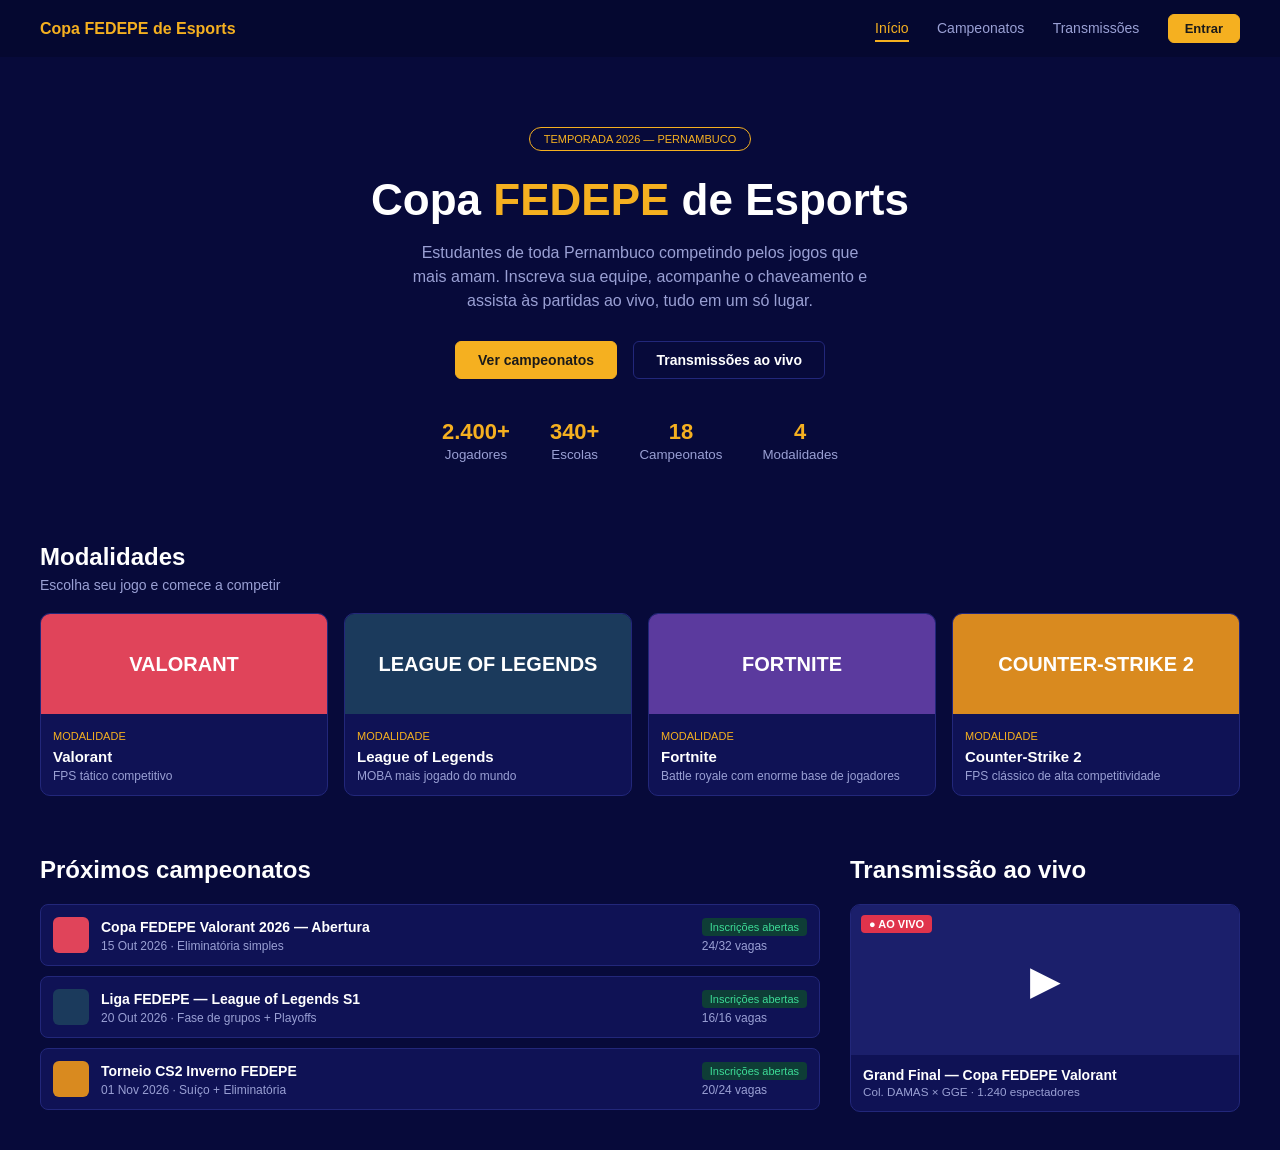
==== Fedepe-HTML/index.html @ 6cea2340 "Campionato e Home" ====
<!DOCTYPE html>
<html lang="pt-BR">
<head>
  <meta charset="UTF-8">
  <meta name="viewport" content="width=device-width, initial-scale=1">
  <title>Copa FEDEPE de Esports</title>
  <link rel="stylesheet" href="style.css">
</head>
<body>

  <header>
    <div class="logo">Copa FEDEPE de Esports</div>
    <nav>
      <a href="index.html" class="ativo">Início</a>
      <a href="campeonatos.html">Campeonatos</a>
      <a href="#transmissoes">Transmissões</a>
      <a href="#" class="btn btn-amarelo btn-pequeno">Entrar</a>
    </nav>
  </header>

  <main>
    <!-- Hero -->
    <div class="hero">
      <span class="selo">TEMPORADA 2026 — PERNAMBUCO</span>
      <h1>Copa <span>FEDEPE</span> de Esports</h1>
      <p>Estudantes de toda Pernambuco competindo pelos jogos que mais amam.
         Inscreva sua equipe, acompanhe o chaveamento e assista às partidas ao vivo, tudo em um só lugar.</p>
      <a href="campeonatos.html" class="btn btn-amarelo">Ver campeonatos</a>
      <a href="#transmissoes" class="btn btn-borda">Transmissões ao vivo</a>

      <div class="numeros">
        <div><strong>2.400+</strong><small>Jogadores</small></div>
        <div><strong>340+</strong><small>Escolas</small></div>
        <div><strong>18</strong><small>Campeonatos</small></div>
        <div><strong>4</strong><small>Modalidades</small></div>
      </div>
    </div>

    <!-- Modalidades -->
    <section>
      <h2>Modalidades</h2>
      <p class="subtitulo">Escolha seu jogo e comece a competir</p>

      <div class="grade-jogos">
        <div class="card-jogo">
          <div class="imagem valorant">VALORANT</div>
          <div class="info">
            <small>MODALIDADE</small>
            <h3>Valorant</h3>
            <p>FPS tático competitivo</p>
          </div>
        </div>
        <div class="card-jogo">
          <div class="imagem lol">LEAGUE OF LEGENDS</div>
          <div class="info">
            <small>MODALIDADE</small>
            <h3>League of Legends</h3>
            <p>MOBA mais jogado do mundo</p>
          </div>
        </div>
        <div class="card-jogo">
          <div class="imagem fortnite">FORTNITE</div>
          <div class="info">
            <small>MODALIDADE</small>
            <h3>Fortnite</h3>
            <p>Battle royale com enorme base de jogadores</p>
          </div>
        </div>
        <div class="card-jogo">
          <div class="imagem cs2">COUNTER-STRIKE 2</div>
          <div class="info">
            <small>MODALIDADE</small>
            <h3>Counter-Strike 2</h3>
            <p>FPS clássico de alta competitividade</p>
          </div>
        </div>
      </div>
    </section>

    <!-- Próximos campeonatos + transmissão -->
    <section class="duas-colunas">
      <div>
        <h2>Próximos campeonatos</h2>
        <p class="subtitulo"></p>

        <div class="item-camp">
          <div class="icone valorant"></div>
          <div class="dados">
            <strong>Copa FEDEPE Valorant 2026 — Abertura</strong>
            <small>15 Out 2026 · Eliminatória simples</small>
          </div>
          <div><span class="tag tag-aberta">Inscrições abertas</span><small>24/32 vagas</small></div>
        </div>

        <div class="item-camp">
          <div class="icone lol"></div>
          <div class="dados">
            <strong>Liga FEDEPE — League of Legends S1</strong>
            <small>20 Out 2026 · Fase de grupos + Playoffs</small>
          </div>
          <div><span class="tag tag-aberta">Inscrições abertas</span><small>16/16 vagas</small></div>
        </div>

        <div class="item-camp">
          <div class="icone cs2"></div>
          <div class="dados">
            <strong>Torneio CS2 Inverno FEDEPE</strong>
            <small>01 Nov 2026 · Suíço + Eliminatória</small>
          </div>
          <div><span class="tag tag-aberta">Inscrições abertas</span><small>20/24 vagas</small></div>
        </div>
      </div>

      <div id="transmissoes">
        <h2>Transmissão ao vivo</h2>
        <p class="subtitulo"></p>
        <div class="live-box">
          <div class="live-video">
            <span class="ao-vivo">● AO VIVO</span>
            ▶
          </div>
          <div class="info">
            <strong>Grand Final — Copa FEDEPE Valorant</strong><br>
            <small>Col. DAMAS × GGE · 1.240 espectadores</small>
          </div>
        </div>
      </div>
    </section>
  </main>

</body>
</html>
---- Fedepe-HTML/style.css ----
/* ===== Reset e variáveis ===== */
* { box-sizing: border-box; margin: 0; padding: 0; }

:root {
  --fundo: #070a3a;
  --card: #0f1255;
  --borda: #22277a;
  --amarelo: #f5b020;
  --texto: #ffffff;
  --texto-suave: #9aa0d4;
  --verde: #1f9d6b;
  --azul: #2f7be0;
}

body {
  font-family: Arial, Helvetica, sans-serif;
  background: var(--fundo);
  color: var(--texto);
}

a { color: inherit; text-decoration: none; }

/* ===== Cabeçalho ===== */
header {
  display: flex;
  justify-content: space-between;
  align-items: center;
  padding: 14px 40px;
  background: #050830;
}
.logo { color: var(--amarelo); font-weight: bold; }
nav a { margin-left: 24px; color: var(--texto-suave); font-size: 14px; }
nav a.ativo { color: var(--amarelo); border-bottom: 2px solid var(--amarelo); padding-bottom: 4px; }

/* ===== Botões ===== */
.btn {
  display: inline-block;
  padding: 10px 22px;
  border-radius: 6px;
  font-weight: bold;
  font-size: 14px;
  cursor: pointer;
  border: 1px solid var(--amarelo);
}
.btn-amarelo { background: var(--amarelo); color: #1a1a1a; }
.btn-borda { background: transparent; color: var(--texto); border-color: var(--borda); }
.btn-pequeno { padding: 6px 16px; font-size: 13px; }

/* ===== Hero ===== */
.hero { text-align: center; padding: 70px 20px 50px; }
.selo {
  display: inline-block;
  font-size: 11px;
  color: var(--amarelo);
  border: 1px solid var(--amarelo);
  border-radius: 20px;
  padding: 5px 14px;
  margin-bottom: 24px;
}
.hero h1 { font-size: 44px; margin-bottom: 16px; }
.hero h1 span { color: var(--amarelo); }
.hero p { max-width: 460px; margin: 0 auto 28px; color: var(--texto-suave); line-height: 1.5; }
.hero .btn { margin: 0 6px; }

.numeros { display: flex; justify-content: center; gap: 40px; margin-top: 40px; }
.numeros strong { display: block; font-size: 22px; color: var(--amarelo); }
.numeros small { color: var(--texto-suave); }

/* ===== Seções ===== */
section { padding: 30px 40px; }
section h2 { font-size: 24px; margin-bottom: 6px; }
.subtitulo { color: var(--texto-suave); font-size: 14px; margin-bottom: 20px; }

/* ===== Cards de modalidades ===== */
.grade-jogos { display: grid; grid-template-columns: repeat(4, 1fr); gap: 16px; }
.card-jogo { background: var(--card); border: 1px solid var(--borda); border-radius: 10px; overflow: hidden; }
.card-jogo .imagem {
  height: 100px;
  display: flex; align-items: center; justify-content: center;
  font-size: 20px; font-weight: bold;
}
.card-jogo .info { padding: 12px; }
.card-jogo small { color: var(--amarelo); font-size: 11px; }
.card-jogo h3 { margin: 4px 0; font-size: 15px; }
.card-jogo p { color: var(--texto-suave); font-size: 12px; }

/* ===== Campeonatos / transmissão (home) ===== */
.duas-colunas { display: grid; grid-template-columns: 2fr 1fr; gap: 30px; }

.item-camp {
  display: flex; align-items: center; gap: 12px;
  background: var(--card); border: 1px solid var(--borda);
  border-radius: 8px; padding: 12px; margin-bottom: 10px;
}
.icone { width: 36px; height: 36px; border-radius: 6px; flex-shrink: 0; }
.item-camp .dados { flex: 1; }
.item-camp strong { font-size: 14px; }
.item-camp small { display: block; color: var(--texto-suave); font-size: 12px; margin-top: 3px; }

.live-box { background: var(--card); border: 1px solid var(--borda); border-radius: 10px; overflow: hidden; }
.live-video {
  height: 150px; background: #1b1f6b;
  display: flex; align-items: center; justify-content: center;
  position: relative; font-size: 40px;
}
.ao-vivo {
  position: absolute; top: 10px; left: 10px;
  background: #e0334c; font-size: 11px; font-weight: bold;
  padding: 3px 8px; border-radius: 4px;
}
.live-box .info { padding: 12px; font-size: 14px; }
.live-box small { color: var(--texto-suave); }

/* ===== Etiquetas de status ===== */
.tag { font-size: 11px; padding: 3px 8px; border-radius: 4px; display: inline-block; }
.tag-aberta { background: #0e3d36; color: #3ddc97; }
.tag-andamento { background: #12326b; color: #6fb1ff; }
.tag-encerrado { background: #24285f; color: var(--texto-suave); }

/* ===== Página de campeonatos ===== */
.filtros { margin-bottom: 20px; }
.linha-filtro { margin-bottom: 10px; font-size: 13px; color: var(--texto-suave); }
.chip {
  display: inline-block; padding: 5px 14px; margin-left: 6px;
  border-radius: 20px; background: var(--card); border: 1px solid var(--borda);
  color: var(--texto); font-size: 12px;
}
.chip.ativo { background: var(--amarelo); color: #1a1a1a; border-color: var(--amarelo); }

.camp-linha {
  display: flex; align-items: center; gap: 14px;
  background: var(--card); border: 1px solid var(--borda);
  border-radius: 8px; padding: 14px; margin-bottom: 12px;
}
.camp-linha .icone { width: 44px; height: 44px; }
.camp-linha .dados { flex: 1; }
.camp-linha .detalhes { font-size: 12px; color: var(--texto-suave); margin-top: 6px; }
.camp-linha .premio { color: var(--amarelo); }
.camp-linha .acao { text-align: right; }
.camp-linha .acao .tag { display: block; margin-bottom: 6px; }

/* ===== Cores dos jogos ===== */
.valorant { background: #e0445a; }
.lol { background: #1b3a5c; }
.fortnite { background: #5b3a9e; }
.cs2 { background: #d98a1f; }

/* ===== Responsivo básico ===== */
@media (max-width: 800px) {
  .grade-jogos { grid-template-columns: repeat(2, 1fr); }
  .duas-colunas { grid-template-columns: 1fr; }
  header { padding: 14px 16px; }
  section { padding: 24px 16px; }
  .camp-linha { flex-wrap: wrap; }
}
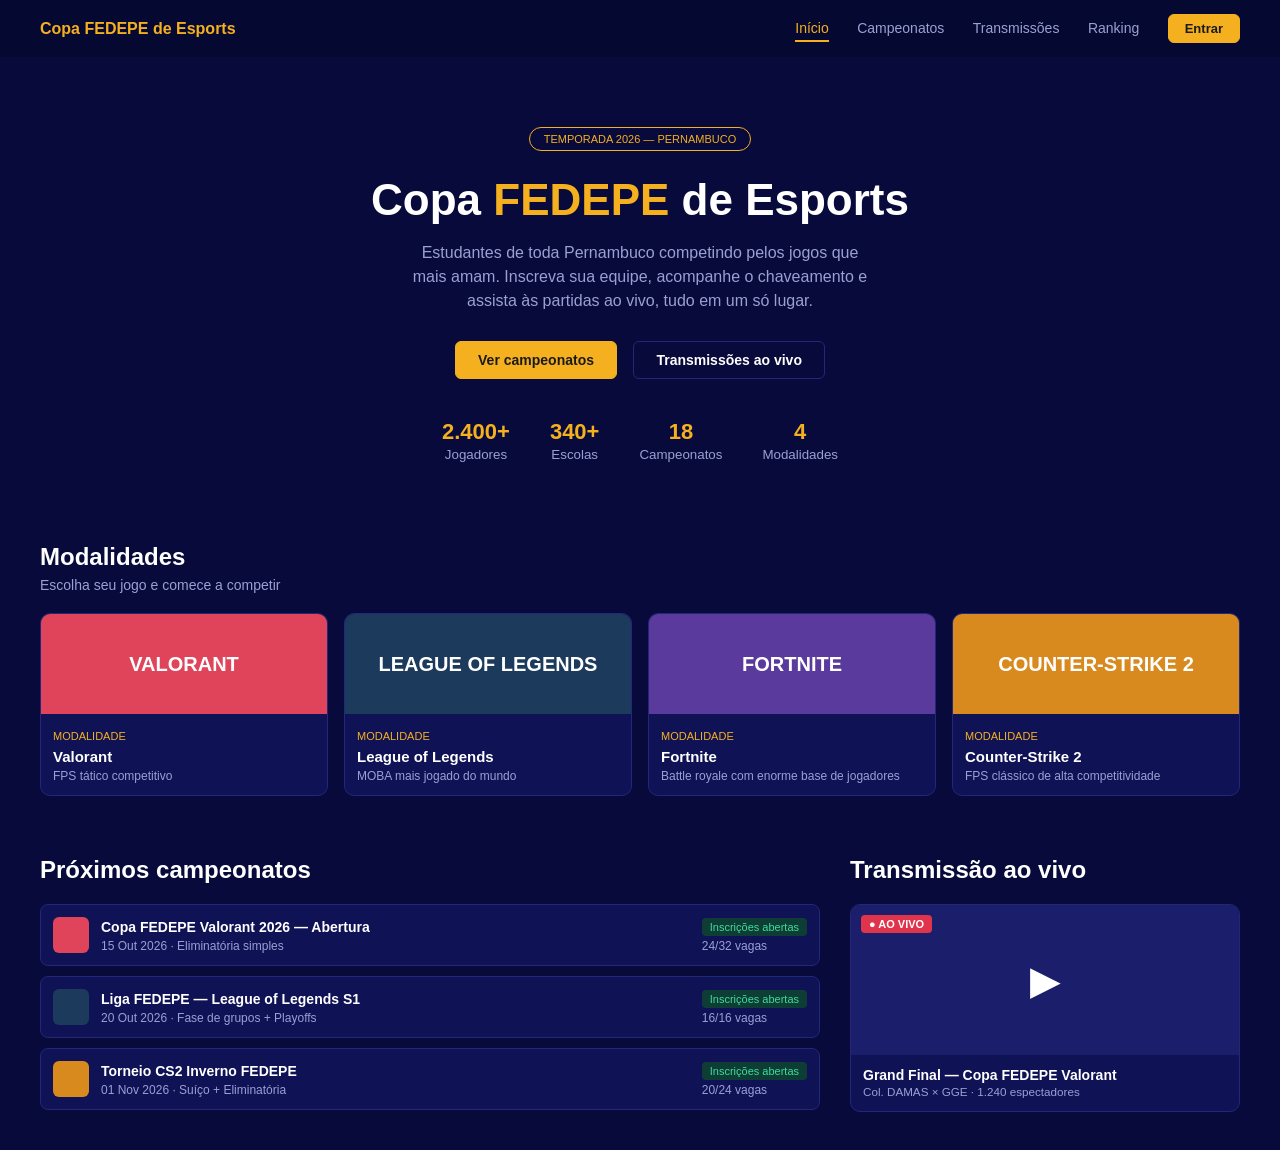
==== commit 4ea46bbe: "Telas de inscrição do campeonato e Ranking" ====
--- a/Fedepe-HTML/index.html
+++ b/Fedepe-HTML/index.html
@@ -14,6 +14,7 @@
       <a href="index.html" class="ativo">Início</a>
       <a href="campeonatos.html">Campeonatos</a>
       <a href="#transmissoes">Transmissões</a>
+      <a href="ranking.html">Ranking</a>
       <a href="#" class="btn btn-amarelo btn-pequeno">Entrar</a>
     </nav>
   </header>
@@ -77,7 +78,7 @@
       </div>
     </section>
 
-    <!-- Próximos campeonatos + transmissão -->
+    <!-- Próximos campeonatos -->
     <section class="duas-colunas">
       <div>
         <h2>Próximos campeonatos</h2>
--- a/Fedepe-HTML/style.css
+++ b/Fedepe-HTML/style.css
@@ -111,7 +111,7 @@
 .live-box .info { padding: 12px; font-size: 14px; }
 .live-box small { color: var(--texto-suave); }
 
-/* ===== Etiquetas de status ===== */
+/* ===== status ===== */
 .tag { font-size: 11px; padding: 3px 8px; border-radius: 4px; display: inline-block; }
 .tag-aberta { background: #0e3d36; color: #3ddc97; }
 .tag-andamento { background: #12326b; color: #6fb1ff; }
@@ -152,4 +152,118 @@
   header { padding: 14px 16px; }
   section { padding: 24px 16px; }
   .camp-linha { flex-wrap: wrap; }
-}+}
+
+/* ===== Páginas internas (inscrição e ranking) ===== */
+.pagina-estreita { max-width: 760px; margin: 0 auto; padding: 30px 20px 50px; }
+.pagina-larga { max-width: 1000px; margin: 0 auto; padding: 30px 20px 40px; }
+.btn-voltar { margin-bottom: 20px; }
+.btn-largo { display: block; width: 100%; padding: 14px; font-size: 15px; margin-top: 26px; }
+.btn:disabled { opacity: 0.7; cursor: default; }
+
+.painel { background: var(--card); border: 1px solid var(--borda); border-radius: 14px; padding: 26px; }
+
+/* ----- Inscrição ----- */
+.insc-topo { display: flex; align-items: center; gap: 16px; }
+.icone-grande { width: 60px; height: 60px; border-radius: 10px; }
+.insc-titulo { flex: 1; }
+.jogo-nome { color: #e0445a; font-weight: bold; font-size: 11px; letter-spacing: 1px; }
+.insc-titulo h1 { font-size: 24px; margin-top: 4px; }
+.insc-descricao { color: var(--texto-suave); font-size: 14px; line-height: 1.6; margin: 20px 0; }
+
+.grade-info { display: grid; grid-template-columns: repeat(3, 1fr); gap: 12px; margin-bottom: 26px; }
+.info-box { background: #15196b; border-radius: 8px; padding: 12px 14px; }
+.info-box small { display: block; color: var(--texto-suave); font-size: 11px; margin-bottom: 6px; }
+.info-box strong { font-size: 13px; font-weight: normal; }
+
+.regras-chave { display: grid; grid-template-columns: 1fr 1fr; gap: 30px; }
+.regras-chave h3 { font-size: 15px; margin-bottom: 14px; }
+.lista-regras { list-style: none; }
+.lista-regras li { font-size: 13px; color: var(--texto-suave); margin-bottom: 12px; }
+.lista-regras li::before { content: "→ "; color: var(--amarelo); }
+
+.chaveamento { display: flex; gap: 14px; }
+.fase { display: flex; flex-direction: column; gap: 8px; }
+.fase small { text-align: center; color: var(--texto-suave); font-size: 11px; margin-bottom: 2px; }
+.time {
+  background: #15196b; border: 1px solid var(--borda); border-radius: 6px;
+  padding: 8px 14px; font-size: 12px; text-align: center; min-width: 86px;
+}
+
+/* ----- Ranking ----- */
+.rank-topo { display: flex; justify-content: space-between; align-items: flex-start; margin-bottom: 18px; }
+.rank-topo h1 { font-size: 28px; margin-bottom: 6px; }
+.tag-demo {
+  font-size: 11px; color: var(--amarelo); border: 1px solid var(--amarelo);
+  border-radius: 20px; padding: 6px 14px;
+}
+.aviso {
+  background: #0c0f4a; border: 1px solid var(--borda); border-radius: 8px;
+  padding: 12px 16px; font-size: 12px; color: var(--texto-suave); margin-bottom: 20px;
+}
+.linha-chips { display: flex; justify-content: space-between; align-items: center; margin-bottom: 20px; }
+.linha-chips .chip { margin-left: 0; margin-right: 8px; }
+.temporada { color: var(--texto-suave); font-size: 12px; }
+
+.podio { display: grid; grid-template-columns: repeat(3, 1fr); gap: 14px; margin-bottom: 20px; }
+.podio-card { background: var(--card); border: 1px solid var(--borda); border-radius: 10px; padding: 14px 16px; }
+.podio-card.primeiro { border-color: var(--amarelo); }
+.podio-linha { display: flex; justify-content: space-between; align-items: center; margin-bottom: 14px; }
+.podio-linha small { color: var(--amarelo); font-size: 11px; }
+.podio-linha strong { color: var(--amarelo); font-size: 18px; }
+.podio-jogador { display: flex; align-items: center; gap: 12px; }
+.podio-jogador small { display: block; color: var(--texto-suave); font-size: 11px; margin-top: 4px; }
+
+.avatar {
+  width: 40px; height: 40px; flex-shrink: 0; border-radius: 8px;
+  background: #15196b; border: 1px solid var(--amarelo); color: var(--amarelo);
+  display: flex; align-items: center; justify-content: center; font-size: 13px; font-weight: bold;
+}
+.avatar.pequeno { width: 32px; height: 32px; font-size: 11px; border-color: var(--borda); display: inline-flex; vertical-align: middle; margin-right: 12px; }
+
+.tabela-painel { padding: 0; overflow: hidden; }
+.tabela-topo { display: flex; justify-content: space-between; align-items: center; padding: 18px 22px; }
+.tabela-topo h2 { font-size: 20px; }
+.tabela-topo h2 small { font-size: 11px; color: var(--texto-suave); font-weight: normal; margin-left: 8px; }
+.tabela-topo input {
+  background: #15196b; border: 1px solid var(--borda); border-radius: 8px;
+  padding: 9px 14px; color: var(--texto); font-size: 13px; width: 240px;
+}
+
+table.ranking { width: 100%; border-collapse: collapse; }
+table.ranking th {
+  text-align: left; font-size: 10px; color: var(--texto-suave); letter-spacing: 1px;
+  padding: 12px 22px; background: #0c0f4a;
+}
+table.ranking td { padding: 14px 22px; border-top: 1px solid var(--borda); font-size: 14px; }
+table.ranking .num { text-align: right; }
+table.ranking th.xp, table.ranking td.xp { color: var(--amarelo); font-weight: bold; }
+table.ranking td.pos { color: var(--amarelo); font-weight: bold; font-size: 16px; width: 70px; }
+table.ranking td.pos.apagado { color: var(--texto-suave); }
+table.ranking tr.destaque { background: #13176a; }
+.jog { display: inline-block; vertical-align: middle; }
+.jog strong { display: block; font-size: 13px; }
+.jog small { color: var(--texto-suave); font-size: 11px; }
+
+.tabela-rodape { display: flex; justify-content: space-between; padding: 14px 22px; border-top: 1px solid var(--borda); }
+.tabela-rodape small { color: var(--texto-suave); font-size: 11px; }
+
+.rank-cta { display: flex; justify-content: space-between; margin-top: 22px; font-size: 13px; color: var(--texto-suave); }
+.rank-cta a { color: var(--amarelo); font-weight: bold; }
+
+.rodape {
+  display: flex; justify-content: space-between; align-items: center;
+  padding: 20px 40px; border-top: 1px solid var(--borda);
+}
+.rodape strong { color: var(--texto-suave); font-size: 13px; }
+.rodape small { color: var(--texto-suave); font-size: 12px; }
+
+@media (max-width: 800px) {
+  .grade-info { grid-template-columns: repeat(2, 1fr); }
+  .regras-chave { grid-template-columns: 1fr; }
+  .podio { grid-template-columns: 1fr; }
+  .rank-topo, .linha-chips, .tabela-topo, .rank-cta { flex-direction: column; align-items: flex-start; gap: 12px; }
+  .tabela-topo input { width: 100%; }
+  table.ranking th, table.ranking td { padding: 10px 12px; }
+  .rodape { padding: 16px; }
+}
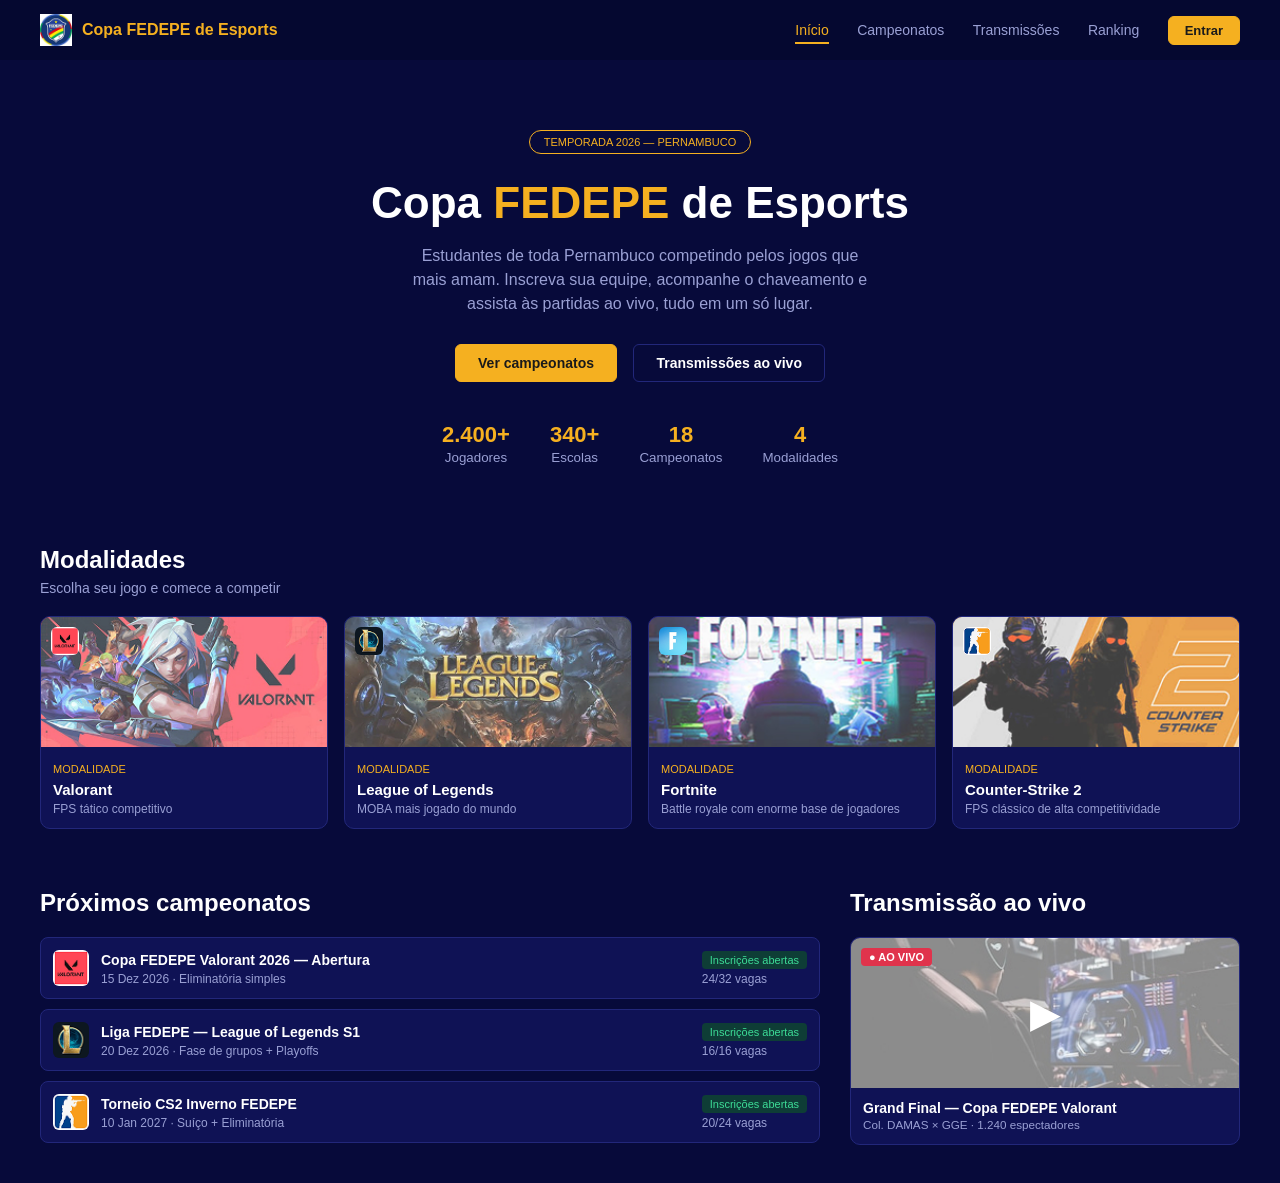
==== commit 7cee40c7: "feat: inscrição dinâmica por campeonato, logos dos jogos e da FEDEPE, menu atualizado" ====
--- a/Fedepe-HTML/index.html
+++ b/Fedepe-HTML/index.html
@@ -13,9 +13,9 @@
     <nav>
       <a href="index.html" class="ativo">Início</a>
       <a href="campeonatos.html">Campeonatos</a>
-      <a href="#transmissoes">Transmissões</a>
+      <a href="transmissoes.html">Transmissões</a>
       <a href="ranking.html">Ranking</a>
-      <a href="#" class="btn btn-amarelo btn-pequeno">Entrar</a>
+      <a href="login.html" class="btn btn-amarelo btn-pequeno">Entrar</a>
     </nav>
   </header>
 
@@ -27,7 +27,7 @@
       <p>Estudantes de toda Pernambuco competindo pelos jogos que mais amam.
          Inscreva sua equipe, acompanhe o chaveamento e assista às partidas ao vivo, tudo em um só lugar.</p>
       <a href="campeonatos.html" class="btn btn-amarelo">Ver campeonatos</a>
-      <a href="#transmissoes" class="btn btn-borda">Transmissões ao vivo</a>
+      <a href="transmissoes.html" class="btn btn-borda">Transmissões ao vivo</a>
 
       <div class="numeros">
         <div><strong>2.400+</strong><small>Jogadores</small></div>
@@ -88,7 +88,7 @@
           <div class="icone valorant"></div>
           <div class="dados">
             <strong>Copa FEDEPE Valorant 2026 — Abertura</strong>
-            <small>15 Out 2026 · Eliminatória simples</small>
+            <small>15 Dez 2026 · Eliminatória simples</small>
           </div>
           <div><span class="tag tag-aberta">Inscrições abertas</span><small>24/32 vagas</small></div>
         </div>
@@ -97,7 +97,7 @@
           <div class="icone lol"></div>
           <div class="dados">
             <strong>Liga FEDEPE — League of Legends S1</strong>
-            <small>20 Out 2026 · Fase de grupos + Playoffs</small>
+            <small>20 Dez 2026 · Fase de grupos + Playoffs</small>
           </div>
           <div><span class="tag tag-aberta">Inscrições abertas</span><small>16/16 vagas</small></div>
         </div>
@@ -106,7 +106,7 @@
           <div class="icone cs2"></div>
           <div class="dados">
             <strong>Torneio CS2 Inverno FEDEPE</strong>
-            <small>01 Nov 2026 · Suíço + Eliminatória</small>
+            <small>10 Jan 2027 · Suíço + Eliminatória</small>
           </div>
           <div><span class="tag tag-aberta">Inscrições abertas</span><small>20/24 vagas</small></div>
         </div>
@@ -129,5 +129,6 @@
     </section>
   </main>
 
+  <script src="auth.js"></script>
 </body>
 </html>
--- a/Fedepe-HTML/style.css
+++ b/Fedepe-HTML/style.css
@@ -267,3 +267,168 @@
   table.ranking th, table.ranking td { padding: 10px 12px; }
   .rodape { padding: 16px; }
 }
+
+/* ================= NAV logado ================= */
+.nav-avatar {
+  display: inline-flex; align-items: center; justify-content: center;
+  width: 30px; height: 30px; border-radius: 8px; margin-left: 20px;
+  background: #15196b; border: 1px solid var(--borda); color: var(--amarelo);
+  font-size: 11px; font-weight: bold;
+}
+
+/* ================= Campos (login, cadastro, perfil) ================= */
+.campo { display: flex; flex-direction: column; gap: 7px; }
+.campo > span { font-size: 11px; font-weight: bold; letter-spacing: .6px; text-transform: uppercase; color: var(--texto-suave); }
+.campo input, .participante input {
+  width: 100%; padding: 12px 14px; background: #1a1d6b; border: 1px solid var(--borda);
+  border-radius: 8px; color: var(--texto); font-size: 14px; font-family: inherit;
+}
+.campo input::placeholder, .participante input::placeholder { color: #6c72b8; }
+.campo input:focus, .participante input:focus { outline: none; border-color: var(--amarelo); }
+.link-amarelo { color: var(--amarelo); font-weight: bold; }
+.check { display: flex; align-items: center; gap: 8px; font-size: 12px; color: var(--texto-suave); }
+.check input { accent-color: var(--amarelo); }
+.check a { text-decoration: underline; }
+
+/* ================= Login / Cadastro ================= */
+.pagina-auth {
+  min-height: 100vh;
+  background: radial-gradient(circle at 50% 0%, #11166e 0%, transparent 55%), var(--fundo);
+}
+.auth-container { display: flex; flex-direction: column; align-items: center; padding: 56px 16px 40px; }
+.auth-card {
+  width: 100%; max-width: 400px; padding: 28px;
+  background: linear-gradient(180deg, #121667, #0d1052);
+  border: 1px solid var(--borda); border-radius: 18px; box-shadow: 0 20px 50px rgba(0, 0, 0, .45);
+}
+.auth-abas { display: flex; gap: 4px; padding: 4px; margin-bottom: 26px; background: #0a0d45; border-radius: 10px; }
+.auth-aba { flex: 1; text-align: center; padding: 10px; border-radius: 8px; font-size: 13px; font-weight: bold; color: var(--texto-suave); }
+.auth-aba.ativo { background: var(--amarelo); color: #1a1a1a; }
+.auth-titulo { font-size: 22px; line-height: 1.25; margin-bottom: 8px; }
+.auth-sub { font-size: 13px; color: var(--texto-suave); margin-bottom: 22px; line-height: 1.5; }
+.auth-msg { background: #4a1530; color: #ff8fa8; border-radius: 8px; padding: 10px 12px; font-size: 13px; margin-bottom: 16px; }
+.auth-msg[hidden] { display: none; }
+.auth-form { display: flex; flex-direction: column; gap: 16px; }
+.auth-form .btn-largo {
+  margin-top: 6px; border: 0; cursor: pointer; font-family: inherit;
+  background: linear-gradient(180deg, #f7b92a, #e8a21d); box-shadow: 0 6px 20px rgba(245, 176, 32, .3);
+}
+.campo-senha { position: relative; }
+.campo-senha input { padding-right: 44px; }
+.btn-olho { position: absolute; right: 8px; top: 50%; transform: translateY(-50%); background: none; border: 0; color: var(--texto-suave); cursor: pointer; font-size: 16px; padding: 6px; }
+.auth-opcoes { display: flex; justify-content: space-between; align-items: center; font-size: 12px; }
+.auth-opcoes a { font-size: 12px; }
+.auth-rodape { text-align: center; font-size: 12px; color: var(--texto-suave); margin-top: 20px; }
+.link-voltar { margin-top: 22px; font-size: 12px; color: var(--texto-suave); }
+
+/* ================= Transmissões ================= */
+.player { aspect-ratio: 16 / 9; background: #1a1d50; border-radius: 14px 14px 0 0; display: flex; align-items: center; justify-content: center; font-size: 64px; color: rgba(255, 255, 255, .35); overflow: hidden; }
+.player iframe { width: 100%; height: 100%; border: 0; }
+.player-info { display: flex; justify-content: space-between; align-items: center; gap: 20px; padding: 18px 22px; margin-bottom: 18px; background: var(--card); border: 1px solid var(--borda); border-top: 0; border-radius: 0 0 14px 14px; }
+.player-info h2 { font-size: 20px; margin: 6px 0; }
+.player-info p { font-size: 12px; color: var(--texto-suave); }
+.tag-live { font-size: 11px; font-weight: bold; color: #ff5c7a; letter-spacing: .5px; }
+.grade-videos { display: grid; grid-template-columns: repeat(3, 1fr); gap: 16px; }
+.video-card { background: var(--card); border: 1px solid var(--borda); border-radius: 10px; overflow: hidden; cursor: pointer; }
+.video-card:hover { border-color: var(--amarelo); }
+.thumb { height: 140px; display: flex; align-items: center; justify-content: center; font-size: 28px; position: relative; }
+.thumb::after { content: ""; position: absolute; inset: 0; background: linear-gradient(135deg, rgba(0, 0, 0, .1), rgba(7, 10, 58, .7)); }
+.thumb span { position: relative; z-index: 1; }
+.video-info { padding: 12px 14px; }
+.video-info small { display: block; font-size: 11px; }
+.video-info .jogo { font-weight: bold; margin-bottom: 6px; }
+.video-info strong { display: block; font-size: 13px; margin-bottom: 8px; line-height: 1.35; }
+.video-info .data { color: var(--texto-suave); }
+.jogo.valorant-txt { color: #ff6b81; } .jogo.lol-txt { color: #6fb1ff; }
+.jogo.fortnite-txt { color: #b58cff; } .jogo.cs2-txt { color: #f5b020; }
+
+/* ================= Perfil ================= */
+.perfil-grade { display: grid; grid-template-columns: 320px 1fr; gap: 18px; align-items: start; }
+.perfil-lateral { display: flex; flex-direction: column; gap: 18px; }
+.perfil-topo { display: flex; align-items: center; gap: 14px; margin-bottom: 18px; }
+.perfil-topo h2 { font-size: 20px; }
+.perfil-topo small, .dado small { color: var(--texto-suave); font-size: 11px; }
+.avatar.grande { width: 56px; height: 56px; font-size: 18px; }
+.stats { display: grid; grid-template-columns: repeat(3, 1fr); gap: 8px; padding: 14px 0; margin-bottom: 14px; border-top: 1px solid var(--borda); border-bottom: 1px solid var(--borda); }
+.stats strong { display: block; font-size: 20px; color: var(--amarelo); }
+.stats small { font-size: 11px; color: var(--texto-suave); }
+.perfil-lateral h3 { font-size: 16px; margin-bottom: 12px; }
+.dado { margin-bottom: 12px; }
+.dado small { display: block; letter-spacing: .5px; text-transform: uppercase; margin-bottom: 4px; }
+.dado strong { font-size: 13px; }
+.perfil-acoes { display: flex; gap: 8px; margin-top: 16px; }
+.perfil-acoes .btn { flex: 1; text-align: center; cursor: pointer; font-family: inherit; }
+.perfil-acoes .btn:disabled { opacity: .5; cursor: not-allowed; }
+.equipe-nome { font-size: 15px; font-weight: bold; margin-bottom: 10px; }
+.equipe-lista { list-style: none; font-size: 13px; color: var(--texto-suave); }
+.equipe-lista li { padding: 6px 0; border-bottom: 1px solid var(--borda); }
+.equipe-vazia { font-size: 12px; color: var(--texto-suave); line-height: 1.5; }
+.equipe-topo { display: flex; justify-content: space-between; align-items: flex-start; margin-bottom: 20px; }
+.equipe-topo h2 { font-size: 20px; margin-bottom: 4px; }
+.equipe-topo p { font-size: 12px; color: var(--texto-suave); }
+.participantes-topo { display: flex; justify-content: space-between; align-items: baseline; margin: 24px 0 14px; padding-top: 20px; border-top: 1px solid var(--borda); }
+.participantes-topo h3 { font-size: 17px; }
+.participantes-topo small, .nota { font-size: 11px; color: var(--texto-suave); }
+.participante { margin-bottom: 12px; }
+.participante-topo { display: flex; justify-content: space-between; font-size: 11px; color: var(--texto-suave); margin-bottom: 6px; }
+.tag-capitao { color: var(--amarelo); font-weight: bold; }
+.participante-campo { position: relative; }
+.participante-campo input { padding-right: 40px; }
+.btn-x { position: absolute; right: 8px; top: 50%; transform: translateY(-50%); background: none; border: 0; color: var(--texto-suave); cursor: pointer; padding: 6px; font-size: 13px; }
+.btn-add { width: 100%; padding: 12px; margin-top: 4px; background: transparent; border: 1px dashed var(--borda); border-radius: 8px; color: var(--texto); cursor: pointer; font-size: 13px; font-family: inherit; }
+.btn-add[hidden] { display: none; }
+.equipe-rodape { display: flex; justify-content: space-between; align-items: center; margin-top: 20px; }
+.perfil-msg { margin-top: 14px; }
+
+@media (max-width: 800px) {
+  .perfil-grade { grid-template-columns: 1fr; }
+  .grade-videos { grid-template-columns: 1fr 1fr; }
+  .player-info { flex-direction: column; align-items: flex-start; }
+}
+@media (max-width: 520px) { .grade-videos { grid-template-columns: 1fr; } }
+
+/* ================= Logos e imagens dos jogos =================
+   Pasta: Fedepe-HTML/img/
+   Logos quadradas: valorant.png, lol.png, fortnite.png, cs2.png
+   Banners:         banner-valorant.jpg, banner-lol.jpg, banner-fortnite.jpg, banner-cs2.jpg
+   Live (home):     live-thumb.jpg
+   Se algum arquivo não existir, continua aparecendo a cor sólida de antes. */
+
+/* --- Ícones (Próximos campeonatos, lista de Campeonatos, topo da Inscrição) --- */
+.icone.valorant, .icone.lol, .icone.fortnite, .icone.cs2 {
+  background-size: cover; background-position: center; background-repeat: no-repeat;
+}
+.icone.valorant { background-image: url('img/valorant.png'); }
+.icone.lol      { background-image: url('img/lol.png'); }
+.icone.fortnite { background-image: url('img/fortnite.png'); }
+.icone.cs2      { background-image: url('img/cs2.png'); }
+.icone-grande   { border-radius: 12px; }
+
+/* --- Cards de Modalidades (Home): banner + logo no canto --- */
+.card-jogo .imagem {
+  position: relative; height: 130px; font-size: 0;      /* esconde o texto antigo */
+  background-size: cover; background-position: center; background-repeat: no-repeat;
+}
+.card-jogo .imagem::before {
+  content: ""; position: absolute; top: 10px; left: 10px; width: 28px; height: 28px;
+  border-radius: 6px; background-size: cover; background-position: center;
+}
+.card-jogo .imagem.valorant { background-image: url('img/banner-valorant.jpg'); }
+.card-jogo .imagem.lol      { background-image: url('img/banner-lol.jpg'); }
+.card-jogo .imagem.fortnite { background-image: url('img/banner-fortnite.jpg'); }
+.card-jogo .imagem.cs2      { background-image: url('img/banner-cs2.jpg'); }
+.card-jogo .imagem.valorant::before { background-image: url('img/valorant.png'); }
+.card-jogo .imagem.lol::before      { background-image: url('img/lol.png'); }
+.card-jogo .imagem.fortnite::before { background-image: url('img/fortnite.png'); }
+.card-jogo .imagem.cs2::before      { background-image: url('img/cs2.png'); }
+
+/* --- Transmissão ao vivo (Home) --- */
+.live-video { background-image: url('img/live-thumb.jpg'); background-size: cover; background-position: center; }
+
+/* ===== Logo da FEDEPE no cabeçalho ===== */
+.logo { display: flex; align-items: center; gap: 10px; }
+.logo::before {
+  content: "";
+  width: 32px; height: 32px; flex-shrink: 0;
+  background: url('img/logo-fedepe.png') center / contain no-repeat;
+}
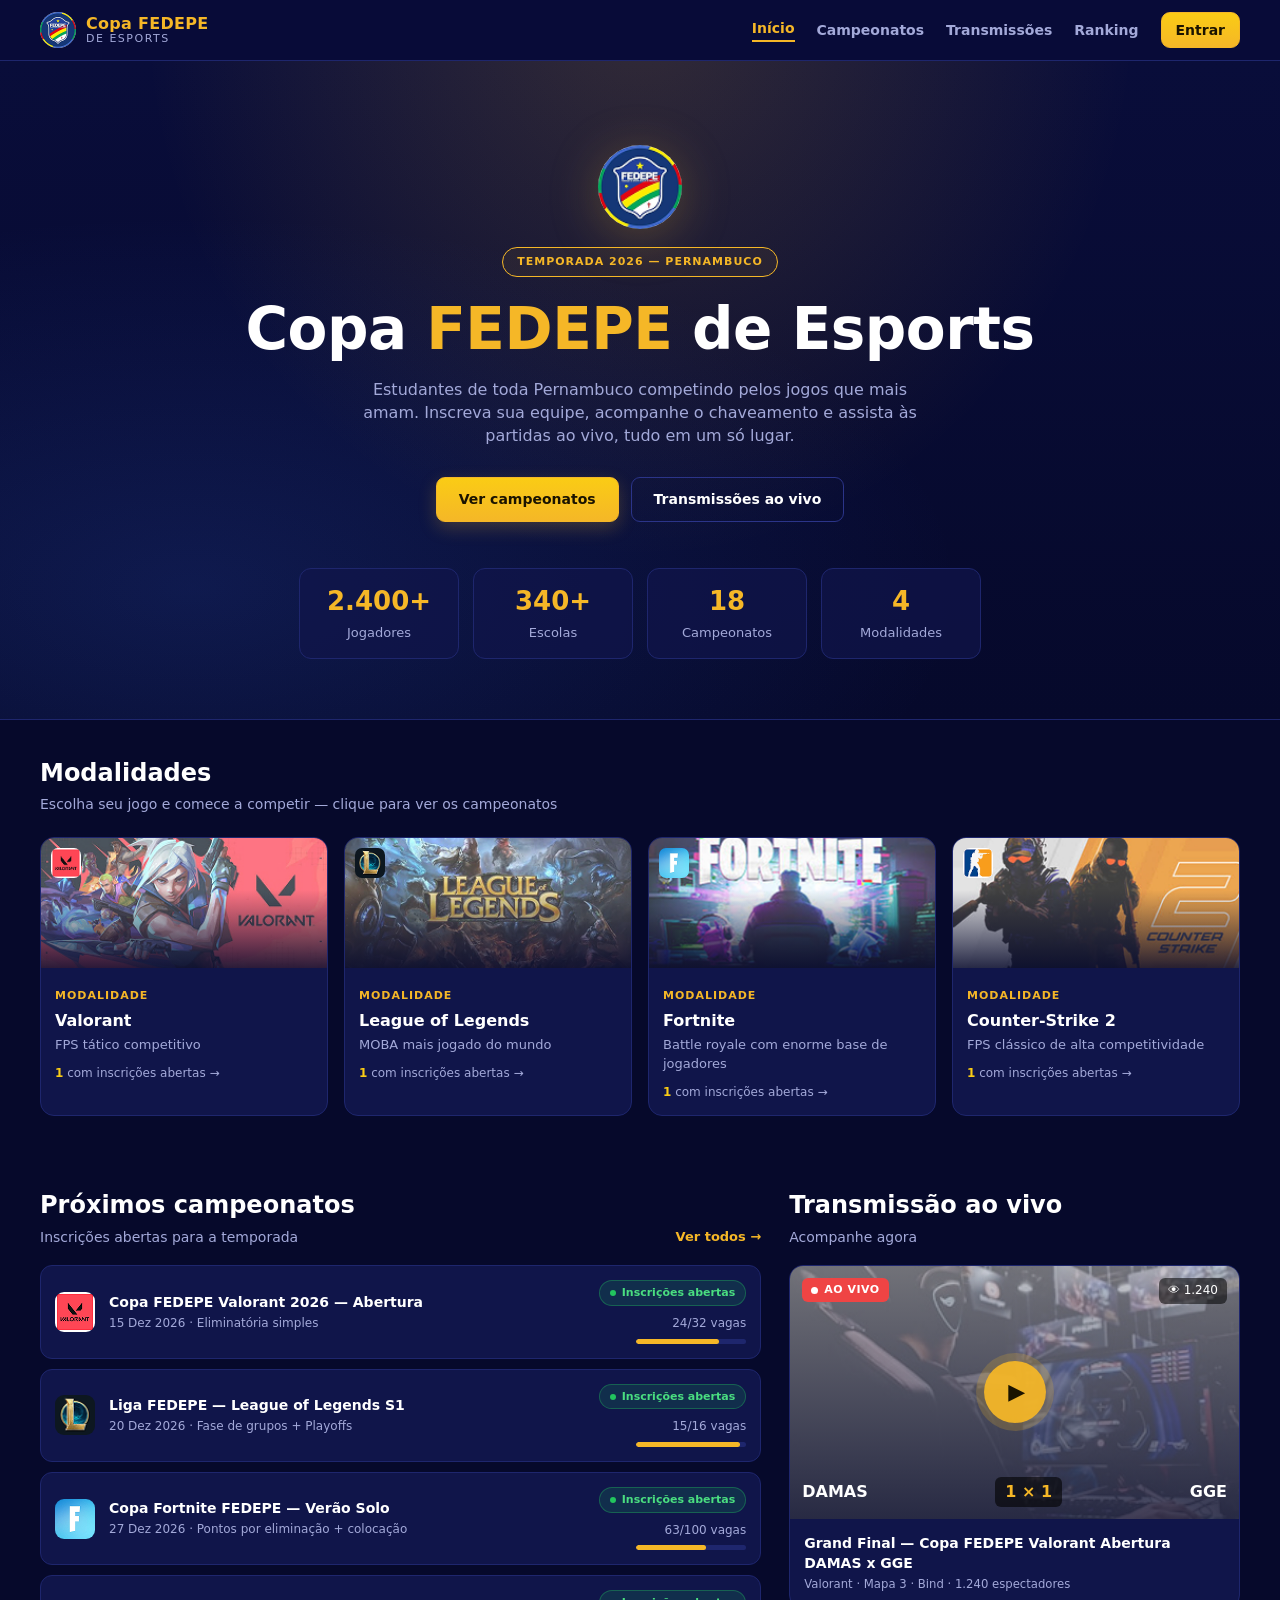
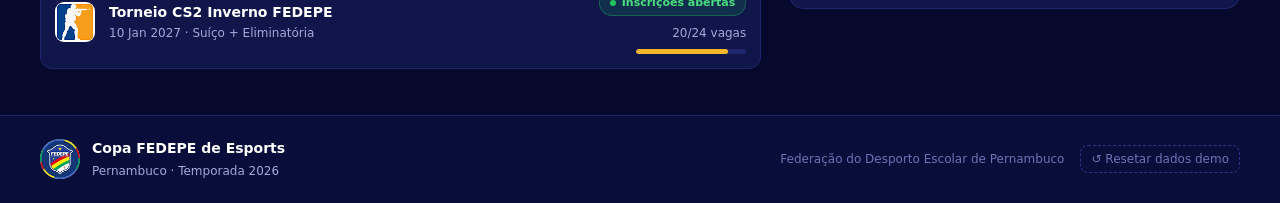
==== commit 330e6e98: "Completa a Copa FEDEPE: banco mockado, autorização parental, painel ADM e responsividade - Camada de" ====
--- a/Fedepe-HTML/index.html
+++ b/Fedepe-HTML/index.html
@@ -1,134 +1,126 @@
-<!DOCTYPE html>
-<html lang="pt-BR">
-<head>
-  <meta charset="UTF-8">
-  <meta name="viewport" content="width=device-width, initial-scale=1">
-  <title>Copa FEDEPE de Esports</title>
-  <link rel="stylesheet" href="style.css">
-</head>
-<body>
-
-  <header>
-    <div class="logo">Copa FEDEPE de Esports</div>
-    <nav>
-      <a href="index.html" class="ativo">Início</a>
-      <a href="campeonatos.html">Campeonatos</a>
-      <a href="transmissoes.html">Transmissões</a>
-      <a href="ranking.html">Ranking</a>
-      <a href="login.html" class="btn btn-amarelo btn-pequeno">Entrar</a>
-    </nav>
-  </header>
-
-  <main>
-    <!-- Hero -->
-    <div class="hero">
-      <span class="selo">TEMPORADA 2026 — PERNAMBUCO</span>
-      <h1>Copa <span>FEDEPE</span> de Esports</h1>
-      <p>Estudantes de toda Pernambuco competindo pelos jogos que mais amam.
-         Inscreva sua equipe, acompanhe o chaveamento e assista às partidas ao vivo, tudo em um só lugar.</p>
-      <a href="campeonatos.html" class="btn btn-amarelo">Ver campeonatos</a>
-      <a href="transmissoes.html" class="btn btn-borda">Transmissões ao vivo</a>
-
-      <div class="numeros">
-        <div><strong>2.400+</strong><small>Jogadores</small></div>
-        <div><strong>340+</strong><small>Escolas</small></div>
-        <div><strong>18</strong><small>Campeonatos</small></div>
-        <div><strong>4</strong><small>Modalidades</small></div>
-      </div>
-    </div>
-
-    <!-- Modalidades -->
-    <section>
-      <h2>Modalidades</h2>
-      <p class="subtitulo">Escolha seu jogo e comece a competir</p>
-
-      <div class="grade-jogos">
-        <div class="card-jogo">
-          <div class="imagem valorant">VALORANT</div>
-          <div class="info">
-            <small>MODALIDADE</small>
-            <h3>Valorant</h3>
-            <p>FPS tático competitivo</p>
-          </div>
-        </div>
-        <div class="card-jogo">
-          <div class="imagem lol">LEAGUE OF LEGENDS</div>
-          <div class="info">
-            <small>MODALIDADE</small>
-            <h3>League of Legends</h3>
-            <p>MOBA mais jogado do mundo</p>
-          </div>
-        </div>
-        <div class="card-jogo">
-          <div class="imagem fortnite">FORTNITE</div>
-          <div class="info">
-            <small>MODALIDADE</small>
-            <h3>Fortnite</h3>
-            <p>Battle royale com enorme base de jogadores</p>
-          </div>
-        </div>
-        <div class="card-jogo">
-          <div class="imagem cs2">COUNTER-STRIKE 2</div>
-          <div class="info">
-            <small>MODALIDADE</small>
-            <h3>Counter-Strike 2</h3>
-            <p>FPS clássico de alta competitividade</p>
-          </div>
-        </div>
-      </div>
-    </section>
-
-    <!-- Próximos campeonatos -->
-    <section class="duas-colunas">
-      <div>
-        <h2>Próximos campeonatos</h2>
-        <p class="subtitulo"></p>
-
-        <div class="item-camp">
-          <div class="icone valorant"></div>
-          <div class="dados">
-            <strong>Copa FEDEPE Valorant 2026 — Abertura</strong>
-            <small>15 Dez 2026 · Eliminatória simples</small>
-          </div>
-          <div><span class="tag tag-aberta">Inscrições abertas</span><small>24/32 vagas</small></div>
-        </div>
-
-        <div class="item-camp">
-          <div class="icone lol"></div>
-          <div class="dados">
-            <strong>Liga FEDEPE — League of Legends S1</strong>
-            <small>20 Dez 2026 · Fase de grupos + Playoffs</small>
-          </div>
-          <div><span class="tag tag-aberta">Inscrições abertas</span><small>16/16 vagas</small></div>
-        </div>
-
-        <div class="item-camp">
-          <div class="icone cs2"></div>
-          <div class="dados">
-            <strong>Torneio CS2 Inverno FEDEPE</strong>
-            <small>10 Jan 2027 · Suíço + Eliminatória</small>
-          </div>
-          <div><span class="tag tag-aberta">Inscrições abertas</span><small>20/24 vagas</small></div>
-        </div>
-      </div>
-
-      <div id="transmissoes">
-        <h2>Transmissão ao vivo</h2>
-        <p class="subtitulo"></p>
-        <div class="live-box">
-          <div class="live-video">
-            <span class="ao-vivo">● AO VIVO</span>
-            ▶
-          </div>
-          <div class="info">
-            <strong>Grand Final — Copa FEDEPE Valorant</strong><br>
-            <small>Col. DAMAS × GGE · 1.240 espectadores</small>
-          </div>
-        </div>
-      </div>
-    </section>
-  </main>
-
-  <script src="auth.js"></script>
-</body>
-</html>+<!DOCTYPE html>
+<html lang="pt-BR">
+<head>
+  <meta charset="UTF-8">
+  <meta name="viewport" content="width=device-width, initial-scale=1">
+  <title>Copa FEDEPE de Esports</title>
+  <meta name="description" content="Copa FEDEPE de Esports — campeonatos escolares de Valorant, League of Legends, Fortnite e Counter-Strike 2 em Pernambuco.">
+  <link rel="icon" href="img/logo-fedepe.png">
+  <link rel="stylesheet" href="style.css">
+</head>
+<body data-pagina="inicio">
+  <div id="app-header"></div>
+
+  <main>
+    <div class="hero">
+      <img class="hero-brasao" src="img/logo-fedepe.png" alt="Brasão da FEDEPE">
+      <span class="selo">TEMPORADA 2026 — PERNAMBUCO</span>
+      <h1>Copa <span>FEDEPE</span> de Esports</h1>
+      <p>Estudantes de toda Pernambuco competindo pelos jogos que mais amam. Inscreva sua equipe, acompanhe o chaveamento e assista às partidas ao vivo, tudo em um só lugar.</p>
+      <div class="hero-ctas">
+        <a href="campeonatos.html" class="btn btn-amarelo">Ver campeonatos</a>
+        <a href="transmissoes.html" class="btn btn-borda">Transmissões ao vivo</a>
+      </div>
+      <div class="numeros">
+        <div><strong>2.400+</strong><small>Jogadores</small></div>
+        <div><strong>340+</strong><small>Escolas</small></div>
+        <div><strong>18</strong><small>Campeonatos</small></div>
+        <div><strong>4</strong><small>Modalidades</small></div>
+      </div>
+    </div>
+
+    <section>
+      <h2>Modalidades</h2>
+      <p class="subtitulo">Escolha seu jogo e comece a competir — clique para ver os campeonatos</p>
+      <div class="grade-jogos" id="modalidades"></div>
+    </section>
+
+    <section class="duas-colunas">
+      <div>
+        <div class="secao-topo">
+          <div><h2>Próximos campeonatos</h2><p class="subtitulo">Inscrições abertas para a temporada</p></div>
+          <a href="campeonatos.html?status=aberta" class="link-ver-todos">Ver todos →</a>
+        </div>
+        <div id="proximos"></div>
+      </div>
+
+      <div>
+        <div class="secao-topo">
+          <div><h2>Transmissão ao vivo</h2><p class="subtitulo">Acompanhe agora</p></div>
+        </div>
+        <a href="transmissoes.html" class="live-box" id="live-box" aria-label="Assistir transmissão ao vivo">
+          <div class="live-video">
+            <span class="ao-vivo">AO VIVO</span>
+            <span class="espectadores" id="live-espectadores">👁 —</span>
+            <span class="play">▶</span>
+            <div class="live-placar"><span id="live-a"></span><span class="placar" id="live-placar"></span><span id="live-b"></span></div>
+          </div>
+          <div class="info">
+            <strong id="live-titulo">Carregando…</strong><br>
+            <small id="live-sub"></small>
+          </div>
+        </a>
+      </div>
+    </section>
+  </main>
+
+  <div id="app-footer"></div>
+
+  <script src="js/mock/database.js"></script>
+  <script src="js/services/mockApi.js"></script>
+  <script src="js/ui/layout.js"></script>
+  <script>
+    (async function () {
+      await UI.iniciar();
+      var el = UI.el;
+
+      // Modalidades (clicáveis -> filtram campeonatos)
+      var todos = (await Api.listarCampeonatos()).campeonatos;
+      var grade = document.getElementById('modalidades');
+      Object.keys(Api.JOGOS).forEach(function (k) {
+        var j = Api.JOGOS[k];
+        var abertos = todos.filter(function (c) { return c.jogo === k && c.status === 'aberta'; }).length;
+        grade.appendChild(el('a', { href: 'campeonatos.html?jogo=' + k, class: 'card-jogo', 'aria-label': 'Ver campeonatos de ' + j.nome }, [
+          el('div', { class: 'imagem ' + k }, [el('img', { src: 'img/' + k + '.png', alt: '' })]),
+          el('div', { class: 'info' }, [
+            el('small', { text: 'MODALIDADE' }), el('h3', { text: j.nome }), el('p', { text: j.descricao }),
+            el('span', { class: 'contagem', html: '<b>' + abertos + '</b> com inscrições abertas →' })
+          ])
+        ]));
+      });
+
+      // Próximos campeonatos
+      var box = document.getElementById('proximos');
+      var proximos = todos.filter(function (c) { return c.status === 'aberta'; }).slice(0, 4);
+      if (!proximos.length) box.appendChild(UI.vazio('Nenhum campeonato com inscrições abertas', 'Volte em breve!'));
+      proximos.forEach(function (c) {
+        var s = UI.statusCamp(c);
+        var pct = Math.round(c.ocupadas / c.vagas * 100);
+        box.appendChild(el('a', { href: 'inscricao.html?id=' + c.id, class: 'item-camp' }, [
+          el('div', { class: 'icone ' + c.jogo }),
+          el('div', { class: 'dados' }, [el('strong', { text: c.titulo }), el('small', { text: UI.data(c.inicio) + ' · ' + c.formato })]),
+          el('div', { class: 'lado' }, [
+            UI.tag(s.texto, s.classe),
+            el('small', { text: c.ocupadas + '/' + c.vagas + ' vagas' }),
+            el('div', { class: 'barra-vagas', title: pct + '% preenchido' }, [el('span', { style: 'width:' + pct + '%' })])
+          ])
+        ]));
+      });
+
+      // Transmissão ao vivo
+      var t = await Api.transmissoes();
+      var live = t.aoVivo, esp = live.espectadores;
+      document.getElementById('live-titulo').textContent = live.titulo;
+      document.getElementById('live-a').textContent = live.timeA;
+      document.getElementById('live-b').textContent = live.timeB;
+      document.getElementById('live-placar').textContent = live.placar;
+      function atualizarEsp() {
+        document.getElementById('live-espectadores').textContent = '👁 ' + UI.numero(esp);
+        document.getElementById('live-sub').textContent = Api.JOGOS[live.jogo].nome + ' · ' + live.mapa + ' · ' + UI.numero(esp) + ' espectadores';
+      }
+      atualizarEsp();
+      setInterval(function () { esp = Math.max(800, esp + Math.round((Math.random() - 0.4) * 24)); atualizarEsp(); }, 3000);
+    })();
+  </script>
+</body>
+</html>
--- a/Fedepe-HTML/style.css
+++ b/Fedepe-HTML/style.css
@@ -1,434 +1,656 @@
-/* ===== Reset e variáveis ===== */
-* { box-sizing: border-box; margin: 0; padding: 0; }
-
-:root {
-  --fundo: #070a3a;
-  --card: #0f1255;
-  --borda: #22277a;
-  --amarelo: #f5b020;
-  --texto: #ffffff;
-  --texto-suave: #9aa0d4;
-  --verde: #1f9d6b;
-  --azul: #2f7be0;
-}
-
-body {
-  font-family: Arial, Helvetica, sans-serif;
-  background: var(--fundo);
-  color: var(--texto);
-}
-
-a { color: inherit; text-decoration: none; }
-
-/* ===== Cabeçalho ===== */
-header {
-  display: flex;
-  justify-content: space-between;
-  align-items: center;
-  padding: 14px 40px;
-  background: #050830;
-}
-.logo { color: var(--amarelo); font-weight: bold; }
-nav a { margin-left: 24px; color: var(--texto-suave); font-size: 14px; }
-nav a.ativo { color: var(--amarelo); border-bottom: 2px solid var(--amarelo); padding-bottom: 4px; }
-
-/* ===== Botões ===== */
-.btn {
-  display: inline-block;
-  padding: 10px 22px;
-  border-radius: 6px;
-  font-weight: bold;
-  font-size: 14px;
-  cursor: pointer;
-  border: 1px solid var(--amarelo);
-}
-.btn-amarelo { background: var(--amarelo); color: #1a1a1a; }
-.btn-borda { background: transparent; color: var(--texto); border-color: var(--borda); }
-.btn-pequeno { padding: 6px 16px; font-size: 13px; }
-
-/* ===== Hero ===== */
-.hero { text-align: center; padding: 70px 20px 50px; }
-.selo {
-  display: inline-block;
-  font-size: 11px;
-  color: var(--amarelo);
-  border: 1px solid var(--amarelo);
-  border-radius: 20px;
-  padding: 5px 14px;
-  margin-bottom: 24px;
-}
-.hero h1 { font-size: 44px; margin-bottom: 16px; }
-.hero h1 span { color: var(--amarelo); }
-.hero p { max-width: 460px; margin: 0 auto 28px; color: var(--texto-suave); line-height: 1.5; }
-.hero .btn { margin: 0 6px; }
-
-.numeros { display: flex; justify-content: center; gap: 40px; margin-top: 40px; }
-.numeros strong { display: block; font-size: 22px; color: var(--amarelo); }
-.numeros small { color: var(--texto-suave); }
-
-/* ===== Seções ===== */
-section { padding: 30px 40px; }
-section h2 { font-size: 24px; margin-bottom: 6px; }
-.subtitulo { color: var(--texto-suave); font-size: 14px; margin-bottom: 20px; }
-
-/* ===== Cards de modalidades ===== */
-.grade-jogos { display: grid; grid-template-columns: repeat(4, 1fr); gap: 16px; }
-.card-jogo { background: var(--card); border: 1px solid var(--borda); border-radius: 10px; overflow: hidden; }
-.card-jogo .imagem {
-  height: 100px;
-  display: flex; align-items: center; justify-content: center;
-  font-size: 20px; font-weight: bold;
-}
-.card-jogo .info { padding: 12px; }
-.card-jogo small { color: var(--amarelo); font-size: 11px; }
-.card-jogo h3 { margin: 4px 0; font-size: 15px; }
-.card-jogo p { color: var(--texto-suave); font-size: 12px; }
-
-/* ===== Campeonatos / transmissão (home) ===== */
-.duas-colunas { display: grid; grid-template-columns: 2fr 1fr; gap: 30px; }
-
-.item-camp {
-  display: flex; align-items: center; gap: 12px;
-  background: var(--card); border: 1px solid var(--borda);
-  border-radius: 8px; padding: 12px; margin-bottom: 10px;
-}
-.icone { width: 36px; height: 36px; border-radius: 6px; flex-shrink: 0; }
-.item-camp .dados { flex: 1; }
-.item-camp strong { font-size: 14px; }
-.item-camp small { display: block; color: var(--texto-suave); font-size: 12px; margin-top: 3px; }
-
-.live-box { background: var(--card); border: 1px solid var(--borda); border-radius: 10px; overflow: hidden; }
-.live-video {
-  height: 150px; background: #1b1f6b;
-  display: flex; align-items: center; justify-content: center;
-  position: relative; font-size: 40px;
-}
-.ao-vivo {
-  position: absolute; top: 10px; left: 10px;
-  background: #e0334c; font-size: 11px; font-weight: bold;
-  padding: 3px 8px; border-radius: 4px;
-}
-.live-box .info { padding: 12px; font-size: 14px; }
-.live-box small { color: var(--texto-suave); }
-
-/* ===== status ===== */
-.tag { font-size: 11px; padding: 3px 8px; border-radius: 4px; display: inline-block; }
-.tag-aberta { background: #0e3d36; color: #3ddc97; }
-.tag-andamento { background: #12326b; color: #6fb1ff; }
-.tag-encerrado { background: #24285f; color: var(--texto-suave); }
-
-/* ===== Página de campeonatos ===== */
-.filtros { margin-bottom: 20px; }
-.linha-filtro { margin-bottom: 10px; font-size: 13px; color: var(--texto-suave); }
-.chip {
-  display: inline-block; padding: 5px 14px; margin-left: 6px;
-  border-radius: 20px; background: var(--card); border: 1px solid var(--borda);
-  color: var(--texto); font-size: 12px;
-}
-.chip.ativo { background: var(--amarelo); color: #1a1a1a; border-color: var(--amarelo); }
-
-.camp-linha {
-  display: flex; align-items: center; gap: 14px;
-  background: var(--card); border: 1px solid var(--borda);
-  border-radius: 8px; padding: 14px; margin-bottom: 12px;
-}
-.camp-linha .icone { width: 44px; height: 44px; }
-.camp-linha .dados { flex: 1; }
-.camp-linha .detalhes { font-size: 12px; color: var(--texto-suave); margin-top: 6px; }
-.camp-linha .premio { color: var(--amarelo); }
-.camp-linha .acao { text-align: right; }
-.camp-linha .acao .tag { display: block; margin-bottom: 6px; }
-
-/* ===== Cores dos jogos ===== */
-.valorant { background: #e0445a; }
-.lol { background: #1b3a5c; }
-.fortnite { background: #5b3a9e; }
-.cs2 { background: #d98a1f; }
-
-/* ===== Responsivo básico ===== */
-@media (max-width: 800px) {
-  .grade-jogos { grid-template-columns: repeat(2, 1fr); }
-  .duas-colunas { grid-template-columns: 1fr; }
-  header { padding: 14px 16px; }
-  section { padding: 24px 16px; }
-  .camp-linha { flex-wrap: wrap; }
-}
-
-/* ===== Páginas internas (inscrição e ranking) ===== */
-.pagina-estreita { max-width: 760px; margin: 0 auto; padding: 30px 20px 50px; }
-.pagina-larga { max-width: 1000px; margin: 0 auto; padding: 30px 20px 40px; }
-.btn-voltar { margin-bottom: 20px; }
-.btn-largo { display: block; width: 100%; padding: 14px; font-size: 15px; margin-top: 26px; }
-.btn:disabled { opacity: 0.7; cursor: default; }
-
-.painel { background: var(--card); border: 1px solid var(--borda); border-radius: 14px; padding: 26px; }
-
-/* ----- Inscrição ----- */
-.insc-topo { display: flex; align-items: center; gap: 16px; }
-.icone-grande { width: 60px; height: 60px; border-radius: 10px; }
-.insc-titulo { flex: 1; }
-.jogo-nome { color: #e0445a; font-weight: bold; font-size: 11px; letter-spacing: 1px; }
-.insc-titulo h1 { font-size: 24px; margin-top: 4px; }
-.insc-descricao { color: var(--texto-suave); font-size: 14px; line-height: 1.6; margin: 20px 0; }
-
-.grade-info { display: grid; grid-template-columns: repeat(3, 1fr); gap: 12px; margin-bottom: 26px; }
-.info-box { background: #15196b; border-radius: 8px; padding: 12px 14px; }
-.info-box small { display: block; color: var(--texto-suave); font-size: 11px; margin-bottom: 6px; }
-.info-box strong { font-size: 13px; font-weight: normal; }
-
-.regras-chave { display: grid; grid-template-columns: 1fr 1fr; gap: 30px; }
-.regras-chave h3 { font-size: 15px; margin-bottom: 14px; }
-.lista-regras { list-style: none; }
-.lista-regras li { font-size: 13px; color: var(--texto-suave); margin-bottom: 12px; }
-.lista-regras li::before { content: "→ "; color: var(--amarelo); }
-
-.chaveamento { display: flex; gap: 14px; }
-.fase { display: flex; flex-direction: column; gap: 8px; }
-.fase small { text-align: center; color: var(--texto-suave); font-size: 11px; margin-bottom: 2px; }
-.time {
-  background: #15196b; border: 1px solid var(--borda); border-radius: 6px;
-  padding: 8px 14px; font-size: 12px; text-align: center; min-width: 86px;
-}
-
-/* ----- Ranking ----- */
-.rank-topo { display: flex; justify-content: space-between; align-items: flex-start; margin-bottom: 18px; }
-.rank-topo h1 { font-size: 28px; margin-bottom: 6px; }
-.tag-demo {
-  font-size: 11px; color: var(--amarelo); border: 1px solid var(--amarelo);
-  border-radius: 20px; padding: 6px 14px;
-}
-.aviso {
-  background: #0c0f4a; border: 1px solid var(--borda); border-radius: 8px;
-  padding: 12px 16px; font-size: 12px; color: var(--texto-suave); margin-bottom: 20px;
-}
-.linha-chips { display: flex; justify-content: space-between; align-items: center; margin-bottom: 20px; }
-.linha-chips .chip { margin-left: 0; margin-right: 8px; }
-.temporada { color: var(--texto-suave); font-size: 12px; }
-
-.podio { display: grid; grid-template-columns: repeat(3, 1fr); gap: 14px; margin-bottom: 20px; }
-.podio-card { background: var(--card); border: 1px solid var(--borda); border-radius: 10px; padding: 14px 16px; }
-.podio-card.primeiro { border-color: var(--amarelo); }
-.podio-linha { display: flex; justify-content: space-between; align-items: center; margin-bottom: 14px; }
-.podio-linha small { color: var(--amarelo); font-size: 11px; }
-.podio-linha strong { color: var(--amarelo); font-size: 18px; }
-.podio-jogador { display: flex; align-items: center; gap: 12px; }
-.podio-jogador small { display: block; color: var(--texto-suave); font-size: 11px; margin-top: 4px; }
-
-.avatar {
-  width: 40px; height: 40px; flex-shrink: 0; border-radius: 8px;
-  background: #15196b; border: 1px solid var(--amarelo); color: var(--amarelo);
-  display: flex; align-items: center; justify-content: center; font-size: 13px; font-weight: bold;
-}
-.avatar.pequeno { width: 32px; height: 32px; font-size: 11px; border-color: var(--borda); display: inline-flex; vertical-align: middle; margin-right: 12px; }
-
-.tabela-painel { padding: 0; overflow: hidden; }
-.tabela-topo { display: flex; justify-content: space-between; align-items: center; padding: 18px 22px; }
-.tabela-topo h2 { font-size: 20px; }
-.tabela-topo h2 small { font-size: 11px; color: var(--texto-suave); font-weight: normal; margin-left: 8px; }
-.tabela-topo input {
-  background: #15196b; border: 1px solid var(--borda); border-radius: 8px;
-  padding: 9px 14px; color: var(--texto); font-size: 13px; width: 240px;
-}
-
-table.ranking { width: 100%; border-collapse: collapse; }
-table.ranking th {
-  text-align: left; font-size: 10px; color: var(--texto-suave); letter-spacing: 1px;
-  padding: 12px 22px; background: #0c0f4a;
-}
-table.ranking td { padding: 14px 22px; border-top: 1px solid var(--borda); font-size: 14px; }
-table.ranking .num { text-align: right; }
-table.ranking th.xp, table.ranking td.xp { color: var(--amarelo); font-weight: bold; }
-table.ranking td.pos { color: var(--amarelo); font-weight: bold; font-size: 16px; width: 70px; }
-table.ranking td.pos.apagado { color: var(--texto-suave); }
-table.ranking tr.destaque { background: #13176a; }
-.jog { display: inline-block; vertical-align: middle; }
-.jog strong { display: block; font-size: 13px; }
-.jog small { color: var(--texto-suave); font-size: 11px; }
-
-.tabela-rodape { display: flex; justify-content: space-between; padding: 14px 22px; border-top: 1px solid var(--borda); }
-.tabela-rodape small { color: var(--texto-suave); font-size: 11px; }
-
-.rank-cta { display: flex; justify-content: space-between; margin-top: 22px; font-size: 13px; color: var(--texto-suave); }
-.rank-cta a { color: var(--amarelo); font-weight: bold; }
-
-.rodape {
-  display: flex; justify-content: space-between; align-items: center;
-  padding: 20px 40px; border-top: 1px solid var(--borda);
-}
-.rodape strong { color: var(--texto-suave); font-size: 13px; }
-.rodape small { color: var(--texto-suave); font-size: 12px; }
-
-@media (max-width: 800px) {
-  .grade-info { grid-template-columns: repeat(2, 1fr); }
-  .regras-chave { grid-template-columns: 1fr; }
-  .podio { grid-template-columns: 1fr; }
-  .rank-topo, .linha-chips, .tabela-topo, .rank-cta { flex-direction: column; align-items: flex-start; gap: 12px; }
-  .tabela-topo input { width: 100%; }
-  table.ranking th, table.ranking td { padding: 10px 12px; }
-  .rodape { padding: 16px; }
-}
-
-/* ================= NAV logado ================= */
-.nav-avatar {
-  display: inline-flex; align-items: center; justify-content: center;
-  width: 30px; height: 30px; border-radius: 8px; margin-left: 20px;
-  background: #15196b; border: 1px solid var(--borda); color: var(--amarelo);
-  font-size: 11px; font-weight: bold;
-}
-
-/* ================= Campos (login, cadastro, perfil) ================= */
-.campo { display: flex; flex-direction: column; gap: 7px; }
-.campo > span { font-size: 11px; font-weight: bold; letter-spacing: .6px; text-transform: uppercase; color: var(--texto-suave); }
-.campo input, .participante input {
-  width: 100%; padding: 12px 14px; background: #1a1d6b; border: 1px solid var(--borda);
-  border-radius: 8px; color: var(--texto); font-size: 14px; font-family: inherit;
-}
-.campo input::placeholder, .participante input::placeholder { color: #6c72b8; }
-.campo input:focus, .participante input:focus { outline: none; border-color: var(--amarelo); }
-.link-amarelo { color: var(--amarelo); font-weight: bold; }
-.check { display: flex; align-items: center; gap: 8px; font-size: 12px; color: var(--texto-suave); }
-.check input { accent-color: var(--amarelo); }
-.check a { text-decoration: underline; }
-
-/* ================= Login / Cadastro ================= */
-.pagina-auth {
-  min-height: 100vh;
-  background: radial-gradient(circle at 50% 0%, #11166e 0%, transparent 55%), var(--fundo);
-}
-.auth-container { display: flex; flex-direction: column; align-items: center; padding: 56px 16px 40px; }
-.auth-card {
-  width: 100%; max-width: 400px; padding: 28px;
-  background: linear-gradient(180deg, #121667, #0d1052);
-  border: 1px solid var(--borda); border-radius: 18px; box-shadow: 0 20px 50px rgba(0, 0, 0, .45);
-}
-.auth-abas { display: flex; gap: 4px; padding: 4px; margin-bottom: 26px; background: #0a0d45; border-radius: 10px; }
-.auth-aba { flex: 1; text-align: center; padding: 10px; border-radius: 8px; font-size: 13px; font-weight: bold; color: var(--texto-suave); }
-.auth-aba.ativo { background: var(--amarelo); color: #1a1a1a; }
-.auth-titulo { font-size: 22px; line-height: 1.25; margin-bottom: 8px; }
-.auth-sub { font-size: 13px; color: var(--texto-suave); margin-bottom: 22px; line-height: 1.5; }
-.auth-msg { background: #4a1530; color: #ff8fa8; border-radius: 8px; padding: 10px 12px; font-size: 13px; margin-bottom: 16px; }
-.auth-msg[hidden] { display: none; }
-.auth-form { display: flex; flex-direction: column; gap: 16px; }
-.auth-form .btn-largo {
-  margin-top: 6px; border: 0; cursor: pointer; font-family: inherit;
-  background: linear-gradient(180deg, #f7b92a, #e8a21d); box-shadow: 0 6px 20px rgba(245, 176, 32, .3);
-}
-.campo-senha { position: relative; }
-.campo-senha input { padding-right: 44px; }
-.btn-olho { position: absolute; right: 8px; top: 50%; transform: translateY(-50%); background: none; border: 0; color: var(--texto-suave); cursor: pointer; font-size: 16px; padding: 6px; }
-.auth-opcoes { display: flex; justify-content: space-between; align-items: center; font-size: 12px; }
-.auth-opcoes a { font-size: 12px; }
-.auth-rodape { text-align: center; font-size: 12px; color: var(--texto-suave); margin-top: 20px; }
-.link-voltar { margin-top: 22px; font-size: 12px; color: var(--texto-suave); }
-
-/* ================= Transmissões ================= */
-.player { aspect-ratio: 16 / 9; background: #1a1d50; border-radius: 14px 14px 0 0; display: flex; align-items: center; justify-content: center; font-size: 64px; color: rgba(255, 255, 255, .35); overflow: hidden; }
-.player iframe { width: 100%; height: 100%; border: 0; }
-.player-info { display: flex; justify-content: space-between; align-items: center; gap: 20px; padding: 18px 22px; margin-bottom: 18px; background: var(--card); border: 1px solid var(--borda); border-top: 0; border-radius: 0 0 14px 14px; }
-.player-info h2 { font-size: 20px; margin: 6px 0; }
-.player-info p { font-size: 12px; color: var(--texto-suave); }
-.tag-live { font-size: 11px; font-weight: bold; color: #ff5c7a; letter-spacing: .5px; }
-.grade-videos { display: grid; grid-template-columns: repeat(3, 1fr); gap: 16px; }
-.video-card { background: var(--card); border: 1px solid var(--borda); border-radius: 10px; overflow: hidden; cursor: pointer; }
-.video-card:hover { border-color: var(--amarelo); }
-.thumb { height: 140px; display: flex; align-items: center; justify-content: center; font-size: 28px; position: relative; }
-.thumb::after { content: ""; position: absolute; inset: 0; background: linear-gradient(135deg, rgba(0, 0, 0, .1), rgba(7, 10, 58, .7)); }
-.thumb span { position: relative; z-index: 1; }
-.video-info { padding: 12px 14px; }
-.video-info small { display: block; font-size: 11px; }
-.video-info .jogo { font-weight: bold; margin-bottom: 6px; }
-.video-info strong { display: block; font-size: 13px; margin-bottom: 8px; line-height: 1.35; }
-.video-info .data { color: var(--texto-suave); }
-.jogo.valorant-txt { color: #ff6b81; } .jogo.lol-txt { color: #6fb1ff; }
-.jogo.fortnite-txt { color: #b58cff; } .jogo.cs2-txt { color: #f5b020; }
-
-/* ================= Perfil ================= */
-.perfil-grade { display: grid; grid-template-columns: 320px 1fr; gap: 18px; align-items: start; }
-.perfil-lateral { display: flex; flex-direction: column; gap: 18px; }
-.perfil-topo { display: flex; align-items: center; gap: 14px; margin-bottom: 18px; }
-.perfil-topo h2 { font-size: 20px; }
-.perfil-topo small, .dado small { color: var(--texto-suave); font-size: 11px; }
-.avatar.grande { width: 56px; height: 56px; font-size: 18px; }
-.stats { display: grid; grid-template-columns: repeat(3, 1fr); gap: 8px; padding: 14px 0; margin-bottom: 14px; border-top: 1px solid var(--borda); border-bottom: 1px solid var(--borda); }
-.stats strong { display: block; font-size: 20px; color: var(--amarelo); }
-.stats small { font-size: 11px; color: var(--texto-suave); }
-.perfil-lateral h3 { font-size: 16px; margin-bottom: 12px; }
-.dado { margin-bottom: 12px; }
-.dado small { display: block; letter-spacing: .5px; text-transform: uppercase; margin-bottom: 4px; }
-.dado strong { font-size: 13px; }
-.perfil-acoes { display: flex; gap: 8px; margin-top: 16px; }
-.perfil-acoes .btn { flex: 1; text-align: center; cursor: pointer; font-family: inherit; }
-.perfil-acoes .btn:disabled { opacity: .5; cursor: not-allowed; }
-.equipe-nome { font-size: 15px; font-weight: bold; margin-bottom: 10px; }
-.equipe-lista { list-style: none; font-size: 13px; color: var(--texto-suave); }
-.equipe-lista li { padding: 6px 0; border-bottom: 1px solid var(--borda); }
-.equipe-vazia { font-size: 12px; color: var(--texto-suave); line-height: 1.5; }
-.equipe-topo { display: flex; justify-content: space-between; align-items: flex-start; margin-bottom: 20px; }
-.equipe-topo h2 { font-size: 20px; margin-bottom: 4px; }
-.equipe-topo p { font-size: 12px; color: var(--texto-suave); }
-.participantes-topo { display: flex; justify-content: space-between; align-items: baseline; margin: 24px 0 14px; padding-top: 20px; border-top: 1px solid var(--borda); }
-.participantes-topo h3 { font-size: 17px; }
-.participantes-topo small, .nota { font-size: 11px; color: var(--texto-suave); }
-.participante { margin-bottom: 12px; }
-.participante-topo { display: flex; justify-content: space-between; font-size: 11px; color: var(--texto-suave); margin-bottom: 6px; }
-.tag-capitao { color: var(--amarelo); font-weight: bold; }
-.participante-campo { position: relative; }
-.participante-campo input { padding-right: 40px; }
-.btn-x { position: absolute; right: 8px; top: 50%; transform: translateY(-50%); background: none; border: 0; color: var(--texto-suave); cursor: pointer; padding: 6px; font-size: 13px; }
-.btn-add { width: 100%; padding: 12px; margin-top: 4px; background: transparent; border: 1px dashed var(--borda); border-radius: 8px; color: var(--texto); cursor: pointer; font-size: 13px; font-family: inherit; }
-.btn-add[hidden] { display: none; }
-.equipe-rodape { display: flex; justify-content: space-between; align-items: center; margin-top: 20px; }
-.perfil-msg { margin-top: 14px; }
-
-@media (max-width: 800px) {
-  .perfil-grade { grid-template-columns: 1fr; }
-  .grade-videos { grid-template-columns: 1fr 1fr; }
-  .player-info { flex-direction: column; align-items: flex-start; }
-}
-@media (max-width: 520px) { .grade-videos { grid-template-columns: 1fr; } }
-
-/* ================= Logos e imagens dos jogos =================
-   Pasta: Fedepe-HTML/img/
-   Logos quadradas: valorant.png, lol.png, fortnite.png, cs2.png
-   Banners:         banner-valorant.jpg, banner-lol.jpg, banner-fortnite.jpg, banner-cs2.jpg
-   Live (home):     live-thumb.jpg
-   Se algum arquivo não existir, continua aparecendo a cor sólida de antes. */
-
-/* --- Ícones (Próximos campeonatos, lista de Campeonatos, topo da Inscrição) --- */
-.icone.valorant, .icone.lol, .icone.fortnite, .icone.cs2 {
-  background-size: cover; background-position: center; background-repeat: no-repeat;
-}
-.icone.valorant { background-image: url('img/valorant.png'); }
-.icone.lol      { background-image: url('img/lol.png'); }
-.icone.fortnite { background-image: url('img/fortnite.png'); }
-.icone.cs2      { background-image: url('img/cs2.png'); }
-.icone-grande   { border-radius: 12px; }
-
-/* --- Cards de Modalidades (Home): banner + logo no canto --- */
-.card-jogo .imagem {
-  position: relative; height: 130px; font-size: 0;      /* esconde o texto antigo */
-  background-size: cover; background-position: center; background-repeat: no-repeat;
-}
-.card-jogo .imagem::before {
-  content: ""; position: absolute; top: 10px; left: 10px; width: 28px; height: 28px;
-  border-radius: 6px; background-size: cover; background-position: center;
-}
-.card-jogo .imagem.valorant { background-image: url('img/banner-valorant.jpg'); }
-.card-jogo .imagem.lol      { background-image: url('img/banner-lol.jpg'); }
-.card-jogo .imagem.fortnite { background-image: url('img/banner-fortnite.jpg'); }
-.card-jogo .imagem.cs2      { background-image: url('img/banner-cs2.jpg'); }
-.card-jogo .imagem.valorant::before { background-image: url('img/valorant.png'); }
-.card-jogo .imagem.lol::before      { background-image: url('img/lol.png'); }
-.card-jogo .imagem.fortnite::before { background-image: url('img/fortnite.png'); }
-.card-jogo .imagem.cs2::before      { background-image: url('img/cs2.png'); }
-
-/* --- Transmissão ao vivo (Home) --- */
-.live-video { background-image: url('img/live-thumb.jpg'); background-size: cover; background-position: center; }
-
-/* ===== Logo da FEDEPE no cabeçalho ===== */
-.logo { display: flex; align-items: center; gap: 10px; }
-.logo::before {
-  content: "";
-  width: 32px; height: 32px; flex-shrink: 0;
-  background: url('img/logo-fedepe.png') center / contain no-repeat;
-}+/* =====================================================================
+   Copa FEDEPE de Esports — estilos globais
+   Paleta oficial (tema escuro alinhado ao brasão da FEDEPE)
+   ===================================================================== */
+* { box-sizing: border-box; margin: 0; padding: 0; }
+
+:root {
+  --fundo: #06092B;
+  --fundo-2: #090D3A;
+  --card: #10154A;
+  --card-2: #151B5C;
+  --campo: #161C5E;
+  --borda: #1E266D;
+  --borda-forte: #2B3489;
+  --amarelo: #F5B727;
+  --amarelo-2: #FACC15;
+  --amarelo-escuro: #D99A0F;
+  --texto: #FFFFFF;
+  --texto-suave: #A3A9D9;
+  --texto-fraco: #6C73B4;
+  --verde: #22C55E;
+  --vermelho: #EF4444;
+  --azul: #3B6FF5;
+  --raio: 14px;
+  --sombra: 0 18px 50px rgba(0, 0, 0, .45);
+}
+
+html { scroll-behavior: smooth; }
+body {
+  font-family: "Segoe UI", system-ui, -apple-system, Roboto, Arial, sans-serif;
+  background: var(--fundo); color: var(--texto); line-height: 1.45;
+  min-height: 100vh; display: flex; flex-direction: column;
+}
+body > main { flex: 1; width: 100%; }
+body.sem-rolagem { overflow: hidden; }
+a { color: inherit; text-decoration: none; }
+img { max-width: 100%; }
+button, input, select, textarea { font-family: inherit; }
+:focus-visible { outline: 2px solid var(--amarelo); outline-offset: 2px; }
+[hidden] { display: none !important; }
+
+/* ===== Cabeçalho ===== */
+.topo {
+  position: sticky; top: 0; z-index: 50;
+  display: flex; justify-content: space-between; align-items: center; gap: 16px;
+  padding: 12px 40px; background: rgba(9, 13, 58, .92); backdrop-filter: blur(8px);
+  border-bottom: 1px solid var(--borda);
+}
+.marca { display: flex; align-items: center; gap: 10px; }
+.marca img { width: 36px; height: 36px; object-fit: contain; }
+.marca-texto { display: flex; flex-direction: column; line-height: 1.05; }
+.marca-texto strong { color: var(--amarelo); font-size: 16px; letter-spacing: .3px; }
+.marca-texto small { color: var(--texto-suave); font-size: 11px; letter-spacing: 1.5px; text-transform: uppercase; }
+.nav { display: flex; align-items: center; gap: 22px; }
+.nav a { color: var(--texto-suave); font-size: 14px; font-weight: 600; transition: color .15s; }
+.nav a:hover { color: var(--texto); }
+.nav a.ativo { color: var(--amarelo); box-shadow: inset 0 -2px 0 var(--amarelo); padding-bottom: 4px; }
+.nav a.btn { color: #1a1300; box-shadow: none; padding-bottom: 6px; }
+.nav .nav-admin { color: var(--amarelo-2); }
+.nav-avatar {
+  display: inline-flex; align-items: center; justify-content: center; width: 34px; height: 34px;
+  border-radius: 9px; background: var(--card-2); border: 1px solid var(--amarelo); color: var(--amarelo) !important; font-size: 12px; font-weight: 800;
+}
+.nav-sair { background: none; border: 1px solid var(--borda); color: var(--texto-suave); border-radius: 8px; padding: 6px 12px; cursor: pointer; font-size: 13px; }
+.nav-sair:hover { color: var(--texto); border-color: var(--borda-forte); }
+.menu-toggle { display: none; background: none; border: 1px solid var(--borda); border-radius: 8px; padding: 9px 9px; cursor: pointer; }
+.menu-toggle span { display: block; width: 20px; height: 2px; background: var(--texto); margin: 4px 0; transition: .2s; }
+
+/* ===== Botões ===== */
+.btn {
+  display: inline-flex; align-items: center; justify-content: center; gap: 8px;
+  padding: 11px 22px; border-radius: 9px; font-weight: 700; font-size: 14px; cursor: pointer;
+  border: 1px solid transparent; transition: transform .1s, filter .15s, background .15s; text-align: center;
+}
+.btn:active:not(:disabled) { transform: translateY(1px); }
+.btn-amarelo { background: linear-gradient(180deg, var(--amarelo-2), var(--amarelo)); color: #1a1300; border-color: var(--amarelo); box-shadow: 0 6px 18px rgba(245, 183, 39, .22); }
+.btn-amarelo:hover:not(:disabled) { filter: brightness(1.06); }
+.btn-borda { background: transparent; color: var(--texto); border-color: var(--borda-forte); }
+.btn-borda:hover:not(:disabled) { border-color: var(--amarelo); color: var(--amarelo); }
+.btn-verde { background: var(--verde); color: #04260f; border-color: var(--verde); }
+.btn-verde:hover:not(:disabled) { filter: brightness(1.08); }
+.btn-vermelho { background: var(--vermelho); color: #fff; border-color: var(--vermelho); }
+.btn-vermelho:hover:not(:disabled) { filter: brightness(1.08); }
+.btn-pequeno { padding: 7px 14px; font-size: 13px; }
+.btn-largo { display: flex; width: 100%; padding: 14px; font-size: 15px; margin-top: 24px; }
+.btn:disabled { opacity: .55; cursor: not-allowed; box-shadow: none; }
+.btn.ocupado { cursor: progress; }
+.btn-link { background: none; border: 0; color: var(--texto-suave); text-decoration: underline; cursor: pointer; font-size: 13px; padding: 6px 0; }
+.btn-link:hover { color: var(--amarelo); }
+.link-amarelo { color: var(--amarelo); font-weight: 700; }
+
+/* ===== Tags de status ===== */
+.tag { display: inline-flex; align-items: center; gap: 6px; font-size: 11px; font-weight: 700; padding: 4px 10px; border-radius: 999px; white-space: nowrap; }
+.tag-aberta, .tag-aprovado { background: rgba(34, 197, 94, .14); color: #4ADE80; border: 1px solid rgba(34, 197, 94, .35); }
+.tag-andamento { background: rgba(59, 111, 245, .18); color: #8FB0FF; border: 1px solid rgba(59, 111, 245, .45); }
+.tag-encerrado, .tag-neutra { background: rgba(163, 169, 217, .1); color: var(--texto-suave); border: 1px solid var(--borda-forte); }
+.tag-esgotado { background: rgba(245, 183, 39, .12); color: var(--amarelo); border: 1px solid rgba(245, 183, 39, .4); }
+.tag-aguardando { background: rgba(250, 204, 21, .12); color: var(--amarelo-2); border: 1px solid rgba(250, 204, 21, .35); }
+.tag-pendente { background: rgba(239, 68, 68, .1); color: #FCA5A5; border: 1px solid rgba(239, 68, 68, .35); }
+.tag-reprovado { background: rgba(239, 68, 68, .16); color: #FCA5A5; border: 1px solid rgba(239, 68, 68, .45); }
+.tag-aberta::before, .tag-aprovado::before { content: ""; width: 6px; height: 6px; border-radius: 50%; background: var(--verde); }
+.tag-demo, .selo {
+  display: inline-block; font-size: 11px; font-weight: 700; letter-spacing: 1px; color: var(--amarelo);
+  border: 1px solid var(--amarelo); border-radius: 999px; padding: 6px 14px; background: rgba(245, 183, 39, .06);
+}
+.ao-vivo, .tag-live-badge {
+  display: inline-flex; align-items: center; gap: 6px; background: var(--vermelho); color: #fff;
+  font-size: 11px; font-weight: 800; padding: 4px 9px; border-radius: 6px; letter-spacing: .5px;
+}
+.ao-vivo::before, .tag-live-badge::before { content: ""; width: 7px; height: 7px; border-radius: 50%; background: #fff; animation: pulsar 1.4s infinite; }
+@keyframes pulsar { 50% { opacity: .25; } }
+
+/* ===== Layout geral ===== */
+section { padding: 36px 40px; }
+section h2, .titulo-secao { font-size: 24px; margin-bottom: 4px; }
+.subtitulo { color: var(--texto-suave); font-size: 14px; margin-bottom: 22px; }
+.pagina-estreita { max-width: 820px; margin: 0 auto; padding: 30px 20px 56px; }
+.pagina-larga { max-width: 1120px; margin: 0 auto; padding: 32px 20px 56px; }
+.pagina-larga > h1, .pagina-estreita > h1 { font-size: 30px; margin-bottom: 6px; }
+.painel { background: var(--card); border: 1px solid var(--borda); border-radius: var(--raio); padding: 24px; }
+.secao-topo { display: flex; justify-content: space-between; align-items: flex-end; gap: 16px; margin-bottom: 18px; flex-wrap: wrap; }
+.secao-topo .subtitulo { margin-bottom: 0; }
+.link-ver-todos { color: var(--amarelo); font-size: 13px; font-weight: 700; }
+
+/* ===== Hero ===== */
+.hero {
+  position: relative; text-align: center; padding: 84px 20px 60px; overflow: hidden;
+  background:
+    radial-gradient(ellipse at 50% -10%, rgba(245, 183, 39, .18), transparent 55%),
+    radial-gradient(ellipse at 15% 80%, rgba(59, 111, 245, .16), transparent 50%),
+    linear-gradient(180deg, var(--fundo-2), var(--fundo));
+  border-bottom: 1px solid var(--borda);
+}
+.hero-brasao { width: 84px; height: 84px; margin: 0 auto 18px; display: block; filter: drop-shadow(0 8px 24px rgba(245, 183, 39, .25)); }
+.hero .selo { margin-bottom: 22px; }
+.hero h1 { font-size: clamp(34px, 6vw, 58px); line-height: 1.05; margin-bottom: 18px; letter-spacing: -.5px; }
+.hero h1 span { color: var(--amarelo); }
+.hero p { max-width: 560px; margin: 0 auto 30px; color: var(--texto-suave); font-size: 16px; }
+.hero-ctas { display: flex; justify-content: center; gap: 12px; flex-wrap: wrap; }
+.numeros { display: grid; grid-template-columns: repeat(4, minmax(0, 160px)); justify-content: center; gap: 14px; margin-top: 46px; }
+.numeros div { background: rgba(16, 21, 74, .7); border: 1px solid var(--borda); border-radius: 12px; padding: 14px 10px; }
+.numeros strong { display: block; font-size: 26px; color: var(--amarelo); font-weight: 800; }
+.numeros small { color: var(--texto-suave); font-size: 13px; }
+
+/* ===== Modalidades ===== */
+.grade-jogos { display: grid; grid-template-columns: repeat(4, 1fr); gap: 16px; }
+.card-jogo {
+  display: block; background: var(--card); border: 1px solid var(--borda); border-radius: var(--raio); overflow: hidden;
+  transition: transform .15s, border-color .15s, box-shadow .15s; cursor: pointer;
+}
+.card-jogo:hover { transform: translateY(-3px); border-color: var(--amarelo); box-shadow: 0 12px 30px rgba(0, 0, 0, .35); }
+.card-jogo .imagem { position: relative; height: 130px; background-size: cover; background-position: center; }
+.card-jogo .imagem::after { content: ""; position: absolute; inset: 0; background: linear-gradient(180deg, transparent 40%, rgba(6, 9, 43, .85)); }
+.card-jogo .imagem img { position: absolute; top: 10px; left: 10px; width: 30px; height: 30px; border-radius: 7px; z-index: 1; }
+.card-jogo .info { padding: 14px; }
+.card-jogo small { color: var(--amarelo); font-size: 11px; font-weight: 700; letter-spacing: 1px; }
+.card-jogo h3 { margin: 4px 0; font-size: 16px; }
+.card-jogo p { color: var(--texto-suave); font-size: 13px; }
+.card-jogo .contagem { display: block; margin-top: 10px; color: var(--texto-suave); font-size: 12px; }
+.card-jogo .contagem b { color: var(--amarelo-2); }
+
+/* Banners / cores dos jogos */
+.valorant { background-color: #e0445a; } .lol { background-color: #1b3a5c; }
+.fortnite { background-color: #5b3a9e; } .cs2 { background-color: #d98a1f; }
+.imagem.valorant, .thumb.valorant { background-image: url('img/banner-valorant.jpg'); }
+.imagem.lol, .thumb.lol { background-image: url('img/banner-lol.jpg'); }
+.imagem.fortnite, .thumb.fortnite { background-image: url('img/banner-fortnite.jpg'); }
+.imagem.cs2, .thumb.cs2 { background-image: url('img/banner-cs2.jpg'); }
+.icone { width: 40px; height: 40px; border-radius: 9px; flex-shrink: 0; background-size: cover; background-position: center; }
+.icone.valorant { background-image: url('img/valorant.png'); }
+.icone.lol { background-image: url('img/lol.png'); }
+.icone.fortnite { background-image: url('img/fortnite.png'); }
+.icone.cs2 { background-image: url('img/cs2.png'); }
+.icone-grande { width: 62px; height: 62px; border-radius: 12px; }
+.cor-valorant { color: #ff6b81; } .cor-lol { color: #7fb5ff; } .cor-fortnite { color: #c4a2ff; } .cor-cs2 { color: #f7b955; }
+
+/* ===== Home: próximos + live ===== */
+.duas-colunas { display: grid; grid-template-columns: 1.6fr 1fr; gap: 28px; align-items: start; }
+.item-camp {
+  display: flex; align-items: center; gap: 14px; background: var(--card); border: 1px solid var(--borda);
+  border-radius: 12px; padding: 14px; margin-bottom: 10px; transition: border-color .15s;
+}
+.item-camp:hover { border-color: var(--borda-forte); }
+.item-camp .dados { flex: 1; min-width: 0; }
+.item-camp strong { font-size: 14px; display: block; }
+.item-camp small { display: block; color: var(--texto-suave); font-size: 12px; margin-top: 3px; }
+.item-camp .lado { text-align: right; display: flex; flex-direction: column; align-items: flex-end; gap: 6px; }
+.barra-vagas { width: 110px; height: 5px; border-radius: 99px; background: var(--borda); overflow: hidden; }
+.barra-vagas span { display: block; height: 100%; background: var(--amarelo); border-radius: 99px; }
+
+.live-box { background: var(--card); border: 1px solid var(--borda); border-radius: var(--raio); overflow: hidden; display: block; transition: border-color .15s; }
+.live-box:hover { border-color: var(--vermelho); }
+.live-video {
+  aspect-ratio: 16 / 9; position: relative; display: flex; align-items: center; justify-content: center;
+  background: url('img/live-thumb.jpg') center / cover;
+}
+.live-video::after { content: ""; position: absolute; inset: 0; background: linear-gradient(180deg, rgba(6, 9, 43, .2), rgba(6, 9, 43, .75)); }
+.live-video .ao-vivo { position: absolute; top: 12px; left: 12px; z-index: 2; }
+.live-video .espectadores { position: absolute; top: 12px; right: 12px; z-index: 2; background: rgba(0, 0, 0, .55); font-size: 12px; padding: 4px 9px; border-radius: 6px; }
+.play { position: relative; z-index: 2; width: 62px; height: 62px; border-radius: 50%; background: rgba(245, 183, 39, .95); color: #1a1300; display: flex; align-items: center; justify-content: center; font-size: 22px; padding-left: 4px; box-shadow: 0 0 0 8px rgba(245, 183, 39, .2); }
+.live-placar { position: absolute; bottom: 12px; left: 12px; right: 12px; z-index: 2; display: flex; justify-content: space-between; align-items: center; font-weight: 800; }
+.live-placar .placar { background: rgba(0, 0, 0, .6); border-radius: 6px; padding: 3px 10px; color: var(--amarelo); }
+.live-box .info { padding: 14px; font-size: 14px; }
+.live-box small { color: var(--texto-suave); }
+
+/* ===== Filtros e chips ===== */
+.filtros { display: flex; flex-direction: column; gap: 12px; margin-bottom: 22px; }
+.linha-filtro { display: flex; align-items: center; flex-wrap: wrap; gap: 8px; font-size: 12px; font-weight: 700; color: var(--texto-suave); letter-spacing: 1px; }
+.linha-filtro > span:first-child { min-width: 64px; }
+.chip {
+  display: inline-flex; align-items: center; gap: 6px; padding: 7px 15px; border-radius: 999px; background: var(--card);
+  border: 1px solid var(--borda); color: var(--texto); font-size: 13px; font-weight: 600; cursor: pointer; transition: .15s; letter-spacing: 0;
+}
+.chip:hover { border-color: var(--amarelo); }
+.chip.ativo { background: var(--amarelo); color: #1a1300; border-color: var(--amarelo); }
+.chip .qtd { font-size: 11px; opacity: .7; }
+.linha-chips { display: flex; justify-content: space-between; align-items: center; gap: 12px; flex-wrap: wrap; margin-bottom: 20px; }
+.linha-chips > div { display: flex; gap: 8px; flex-wrap: wrap; }
+.resumo-filtro { color: var(--texto-suave); font-size: 13px; margin-bottom: 14px; }
+
+/* ===== Lista de campeonatos ===== */
+.grade-camps { display: grid; grid-template-columns: repeat(2, 1fr); gap: 16px; }
+.camp-card { background: var(--card); border: 1px solid var(--borda); border-radius: var(--raio); overflow: hidden; display: flex; flex-direction: column; transition: border-color .15s, transform .15s; }
+.camp-card:hover { border-color: var(--borda-forte); transform: translateY(-2px); }
+.camp-card .faixa { height: 84px; background-size: cover; background-position: center; position: relative; }
+.camp-card .faixa::after { content: ""; position: absolute; inset: 0; background: linear-gradient(90deg, rgba(6, 9, 43, .92) 30%, rgba(6, 9, 43, .35)); }
+.camp-card .faixa-conteudo { position: absolute; inset: 0; z-index: 1; display: flex; align-items: center; gap: 12px; padding: 0 16px; }
+.camp-card .faixa-conteudo small { font-size: 11px; font-weight: 800; letter-spacing: 1px; }
+.camp-card .faixa .tag { margin-left: auto; }
+.camp-card .corpo { padding: 16px; display: flex; flex-direction: column; gap: 12px; flex: 1; }
+.camp-card h3 { font-size: 17px; line-height: 1.25; }
+.camp-meta { display: grid; grid-template-columns: repeat(2, 1fr); gap: 8px 14px; font-size: 13px; color: var(--texto-suave); }
+.camp-meta b { color: var(--texto); font-weight: 600; }
+.camp-meta .premio { grid-column: 1 / -1; color: var(--amarelo); font-weight: 600; }
+.camp-rodape { display: flex; justify-content: space-between; align-items: center; gap: 12px; margin-top: auto; padding-top: 12px; border-top: 1px solid var(--borda); }
+.camp-rodape .vagas-info { font-size: 12px; color: var(--texto-suave); display: flex; flex-direction: column; gap: 5px; }
+.selo-inscrito { color: var(--verde); font-size: 12px; font-weight: 700; }
+
+/* ===== Detalhes / inscrição ===== */
+.btn-voltar { margin-bottom: 18px; }
+.insc-topo { display: flex; align-items: center; gap: 16px; flex-wrap: wrap; }
+.insc-titulo { flex: 1; min-width: 200px; }
+.jogo-nome { font-weight: 800; font-size: 11px; letter-spacing: 1.2px; }
+.insc-titulo h1 { font-size: 25px; margin-top: 4px; line-height: 1.2; }
+.insc-descricao { color: var(--texto-suave); font-size: 14px; line-height: 1.6; margin: 18px 0 22px; }
+.grade-info { display: grid; grid-template-columns: repeat(3, 1fr); gap: 12px; margin-bottom: 26px; }
+.info-box { background: var(--card-2); border: 1px solid var(--borda); border-radius: 10px; padding: 12px 14px; }
+.info-box small { display: block; color: var(--texto-suave); font-size: 11px; margin-bottom: 6px; text-transform: uppercase; letter-spacing: .6px; font-weight: 700; }
+.info-box strong { font-size: 14px; font-weight: 600; }
+.info-box.destaque strong { color: var(--amarelo); }
+.regras-chave { display: grid; grid-template-columns: 1fr 1.25fr; gap: 28px; }
+.regras-chave h3 { font-size: 16px; margin-bottom: 14px; }
+.lista-regras { list-style: none; }
+.lista-regras li { font-size: 13px; color: var(--texto-suave); margin-bottom: 11px; padding-left: 20px; position: relative; }
+.lista-regras li::before { content: "→"; position: absolute; left: 0; color: var(--amarelo); }
+
+.chaveamento { display: flex; gap: 14px; overflow-x: auto; padding-bottom: 6px; }
+.fase { display: flex; flex-direction: column; justify-content: space-around; gap: 10px; min-width: 130px; flex: 1; }
+.fase > small { text-align: center; color: var(--amarelo); font-size: 11px; font-weight: 800; letter-spacing: 1px; text-transform: uppercase; }
+.partida { background: var(--card-2); border: 1px solid var(--borda); border-radius: 8px; overflow: hidden; font-size: 12px; }
+.partida div { display: flex; justify-content: space-between; gap: 6px; padding: 6px 10px; }
+.partida div + div { border-top: 1px solid var(--borda); }
+.partida .venc { color: var(--amarelo); font-weight: 700; }
+.partida .perd { color: var(--texto-fraco); }
+.partida .tbd { color: var(--texto-fraco); font-style: italic; }
+.partida b { min-width: 18px; text-align: right; }
+
+.requisitos { margin-top: 24px; display: grid; grid-template-columns: repeat(3, 1fr); gap: 10px; }
+.requisito { display: flex; gap: 10px; align-items: center; background: var(--card-2); border: 1px solid var(--borda); border-radius: 10px; padding: 10px 12px; font-size: 12px; }
+.requisito .ic { width: 24px; height: 24px; border-radius: 50%; display: inline-flex; align-items: center; justify-content: center; font-size: 12px; font-weight: 800; flex-shrink: 0; }
+.requisito.ok .ic { background: rgba(34, 197, 94, .18); color: var(--verde); }
+.requisito.falta .ic { background: rgba(239, 68, 68, .16); color: var(--vermelho); }
+.requisito.espera .ic { background: rgba(250, 204, 21, .16); color: var(--amarelo-2); }
+.requisito strong { display: block; font-size: 12px; }
+.requisito small { color: var(--texto-suave); }
+.insc-sucesso { margin-top: 22px; background: rgba(34, 197, 94, .1); border: 1px solid rgba(34, 197, 94, .4); border-radius: 12px; padding: 14px 16px; font-size: 14px; color: #BBF7D0; }
+
+/* ===== Ranking ===== */
+.rank-topo { display: flex; justify-content: space-between; align-items: flex-start; gap: 16px; margin-bottom: 18px; flex-wrap: wrap; }
+.rank-topo h1 { font-size: 30px; margin-bottom: 6px; }
+.aviso { background: var(--fundo-2); border: 1px solid var(--borda); border-left: 3px solid var(--amarelo); border-radius: 10px; padding: 12px 16px; font-size: 13px; color: var(--texto-suave); margin-bottom: 20px; }
+.temporada { color: var(--texto-suave); font-size: 12px; }
+.podio { display: grid; grid-template-columns: 1fr 1.12fr 1fr; gap: 14px; margin-bottom: 22px; align-items: end; }
+.podio-card { background: var(--card); border: 1px solid var(--borda); border-radius: var(--raio); padding: 16px 18px; text-align: center; }
+.podio-card.primeiro { border-color: var(--amarelo); background: linear-gradient(180deg, rgba(245, 183, 39, .14), var(--card) 60%); padding: 24px 18px; box-shadow: 0 10px 40px rgba(245, 183, 39, .12); }
+.podio-card .medalha { font-size: 26px; display: block; margin-bottom: 6px; }
+.podio-card .lugar { color: var(--amarelo); font-size: 11px; font-weight: 800; letter-spacing: 1.2px; }
+.podio-card .avatar { margin: 12px auto 8px; }
+.podio-card .nick { font-size: 17px; font-weight: 800; display: block; }
+.podio-card .nome { font-size: 12px; color: var(--texto-suave); }
+.podio-card .xp { display: block; color: var(--amarelo); font-size: 22px; font-weight: 800; margin: 10px 0 4px; }
+.podio-card .stats-mini { font-size: 12px; color: var(--texto-suave); }
+.avatar {
+  width: 42px; height: 42px; flex-shrink: 0; border-radius: 10px; background: var(--card-2); border: 1px solid var(--amarelo); color: var(--amarelo);
+  display: flex; align-items: center; justify-content: center; font-size: 13px; font-weight: 800;
+}
+.podio-card.primeiro .avatar { width: 58px; height: 58px; font-size: 18px; }
+.avatar.pequeno { width: 32px; height: 32px; font-size: 11px; border-color: var(--borda-forte); display: inline-flex; }
+.avatar.grande { width: 58px; height: 58px; font-size: 19px; }
+
+.tabela-painel { padding: 0; overflow: hidden; }
+.tabela-topo { display: flex; justify-content: space-between; align-items: center; gap: 12px; padding: 18px 22px; flex-wrap: wrap; }
+.tabela-topo h2 { font-size: 20px; }
+.tabela-topo h2 small { font-size: 12px; color: var(--texto-suave); font-weight: 400; margin-left: 8px; }
+.busca { background: var(--campo); border: 1px solid var(--borda); border-radius: 9px; padding: 10px 14px; color: var(--texto); font-size: 14px; width: 270px; }
+.busca:focus { outline: none; border-color: var(--amarelo); }
+.tabela-rolagem { overflow-x: auto; }
+table.ranking { width: 100%; border-collapse: collapse; min-width: 560px; }
+table.ranking th { text-align: left; font-size: 11px; color: var(--texto-suave); letter-spacing: 1px; padding: 12px 22px; background: var(--fundo-2); }
+table.ranking td { padding: 13px 22px; border-top: 1px solid var(--borda); font-size: 14px; }
+table.ranking .num { text-align: right; }
+table.ranking th.xp, table.ranking td.xp { color: var(--amarelo); font-weight: 800; }
+table.ranking td.pos { color: var(--amarelo); font-weight: 800; font-size: 16px; width: 70px; }
+table.ranking td.pos.apagado { color: var(--texto-suave); }
+table.ranking tr.destaque { background: rgba(245, 183, 39, .06); }
+table.ranking tr.eu td { background: rgba(59, 111, 245, .12); }
+.jogador-cel { display: flex; align-items: center; gap: 12px; }
+.jog strong { display: block; font-size: 14px; }
+.jog small { color: var(--texto-suave); font-size: 12px; }
+.tabela-rodape { display: flex; justify-content: space-between; gap: 12px; padding: 14px 22px; border-top: 1px solid var(--borda); flex-wrap: wrap; }
+.tabela-rodape small { color: var(--texto-suave); font-size: 12px; }
+.rank-cta { display: flex; justify-content: space-between; gap: 12px; margin-top: 22px; font-size: 14px; color: var(--texto-suave); flex-wrap: wrap; }
+.rank-cta a { color: var(--amarelo); font-weight: 700; }
+
+/* ===== Transmissões ===== */
+.player { position: relative; aspect-ratio: 16 / 9; border-radius: var(--raio) var(--raio) 0 0; overflow: hidden; background: #0b0f40 center / cover; display: flex; align-items: center; justify-content: center; }
+.player::after { content: ""; position: absolute; inset: 0; background: radial-gradient(ellipse at center, transparent 30%, rgba(6, 9, 43, .8)); pointer-events: none; }
+.player iframe { position: absolute; inset: 0; width: 100%; height: 100%; border: 0; z-index: 3; }
+.player .ao-vivo { position: absolute; top: 16px; left: 16px; z-index: 2; }
+.player .espectadores { position: absolute; top: 16px; right: 16px; z-index: 2; background: rgba(0, 0, 0, .6); border-radius: 6px; padding: 5px 10px; font-size: 13px; }
+.player .play { width: 84px; height: 84px; font-size: 30px; cursor: pointer; border: 0; }
+.player-placar { position: absolute; bottom: 18px; left: 50%; transform: translateX(-50%); z-index: 2; display: flex; align-items: center; gap: 14px; background: rgba(6, 9, 43, .8); border: 1px solid var(--borda-forte); border-radius: 12px; padding: 8px 18px; font-weight: 800; font-size: 18px; white-space: nowrap; }
+.player-placar .placar { color: var(--amarelo); }
+.player-placar small { font-size: 11px; color: var(--texto-suave); font-weight: 600; }
+.player-info { display: flex; justify-content: space-between; align-items: center; gap: 20px; padding: 18px 22px; margin-bottom: 24px; background: var(--card); border: 1px solid var(--borda); border-top: 0; border-radius: 0 0 var(--raio) var(--raio); }
+.player-info h2 { font-size: 20px; margin: 8px 0 4px; }
+.player-info p { font-size: 13px; color: var(--texto-suave); }
+.tag-live { font-size: 11px; font-weight: 800; letter-spacing: .6px; }
+.tag-live.vivo { color: #FF6B6B; }
+.tag-live.reprise { color: var(--texto-suave); }
+.btn-youtube { background: #FF0033; border-color: #FF0033; color: #fff; }
+.btn-youtube:hover { filter: brightness(1.08); }
+.grade-videos { display: grid; grid-template-columns: repeat(3, 1fr); gap: 16px; }
+.video-card { background: var(--card); border: 1px solid var(--borda); border-radius: 12px; overflow: hidden; cursor: pointer; text-align: left; color: inherit; padding: 0; font: inherit; transition: border-color .15s, transform .15s; }
+.video-card:hover, .video-card:focus-visible { border-color: var(--amarelo); transform: translateY(-2px); }
+.video-card.tocando { border-color: var(--amarelo); box-shadow: 0 0 0 1px var(--amarelo); }
+.thumb { position: relative; aspect-ratio: 16 / 9; background-size: cover; background-position: center; display: flex; align-items: center; justify-content: center; }
+.thumb::after { content: ""; position: absolute; inset: 0; background: linear-gradient(180deg, rgba(6, 9, 43, .35), rgba(6, 9, 43, .9)); }
+.thumb .versus { position: relative; z-index: 1; display: flex; align-items: center; gap: 10px; font-weight: 900; font-size: 18px; letter-spacing: .5px; text-shadow: 0 2px 10px rgba(0, 0, 0, .6); }
+.thumb .versus i { font-style: normal; color: var(--amarelo); font-size: 13px; }
+.thumb .duracao { position: absolute; right: 8px; bottom: 8px; z-index: 1; background: rgba(0, 0, 0, .75); border-radius: 5px; font-size: 11px; padding: 2px 6px; }
+.thumb .mini-play { position: absolute; left: 10px; bottom: 8px; z-index: 1; width: 28px; height: 28px; border-radius: 50%; background: var(--amarelo); color: #1a1300; display: flex; align-items: center; justify-content: center; font-size: 11px; padding-left: 2px; }
+.thumb .icone { position: absolute; top: 8px; left: 8px; z-index: 1; width: 26px; height: 26px; border-radius: 6px; }
+.video-info { padding: 12px 14px 14px; }
+.video-info small { display: block; font-size: 11px; }
+.video-info .jogo { font-weight: 800; letter-spacing: .8px; margin-bottom: 6px; }
+.video-info strong { display: block; font-size: 14px; margin-bottom: 8px; line-height: 1.35; }
+.video-info .data { color: var(--texto-suave); }
+
+/* ===== Campos de formulário ===== */
+.campo { display: flex; flex-direction: column; gap: 7px; }
+.campo > span { font-size: 11px; font-weight: 700; letter-spacing: .6px; text-transform: uppercase; color: var(--texto-suave); }
+.campo input, .campo select, .participante input, .campo textarea {
+  width: 100%; padding: 12px 14px; background: var(--campo); border: 1px solid var(--borda); border-radius: 9px; color: var(--texto); font-size: 14px;
+}
+.campo select { appearance: none; background-image: linear-gradient(45deg, transparent 50%, var(--texto-suave) 50%), linear-gradient(135deg, var(--texto-suave) 50%, transparent 50%); background-position: calc(100% - 18px) 52%, calc(100% - 13px) 52%; background-size: 5px 5px; background-repeat: no-repeat; padding-right: 36px; }
+.campo input::placeholder, .participante input::placeholder { color: var(--texto-fraco); }
+.campo input:focus, .campo select:focus, .participante input:focus { outline: none; border-color: var(--amarelo); box-shadow: 0 0 0 3px rgba(245, 183, 39, .12); }
+.campo input[type="date"] { color-scheme: dark; }
+.campo-dica { font-size: 11px; color: var(--texto-fraco); }
+.check { display: flex; align-items: flex-start; gap: 9px; font-size: 13px; color: var(--texto-suave); cursor: pointer; }
+.check input { accent-color: var(--amarelo); margin-top: 2px; width: 16px; height: 16px; flex-shrink: 0; }
+.check a { text-decoration: underline; }
+.auth-msg { background: rgba(239, 68, 68, .12); border: 1px solid rgba(239, 68, 68, .4); color: #FCA5A5; border-radius: 9px; padding: 10px 12px; font-size: 13px; }
+.auth-msg.sucesso { background: rgba(34, 197, 94, .12); border-color: rgba(34, 197, 94, .4); color: #BBF7D0; }
+.nota { font-size: 12px; color: var(--texto-suave); }
+
+/* ===== Login / Cadastro ===== */
+.pagina-auth { background: radial-gradient(circle at 50% 0%, rgba(245, 183, 39, .1), transparent 45%), radial-gradient(circle at 50% 20%, #11166e 0%, transparent 60%), var(--fundo); }
+.auth-container { display: flex; flex-direction: column; align-items: center; padding: 36px 16px 30px; }
+.auth-marca { display: flex; align-items: center; gap: 10px; margin-bottom: 22px; }
+.auth-marca img { width: 48px; height: 48px; }
+.auth-marca strong { color: var(--amarelo); display: block; font-size: 18px; }
+.auth-marca small { color: var(--texto-suave); font-size: 12px; }
+.auth-card { width: 100%; max-width: 460px; padding: 28px; background: linear-gradient(180deg, #12175A, #0d1150); border: 1px solid var(--borda); border-radius: 18px; box-shadow: var(--sombra); }
+.auth-card.largo { max-width: 620px; }
+.auth-abas { display: flex; gap: 4px; padding: 4px; margin-bottom: 24px; background: var(--fundo-2); border-radius: 11px; }
+.auth-aba { flex: 1; text-align: center; padding: 10px; border-radius: 8px; font-size: 14px; font-weight: 700; color: var(--texto-suave); }
+.auth-aba.ativo { background: var(--amarelo); color: #1a1300; }
+.auth-titulo { font-size: 23px; line-height: 1.25; margin-bottom: 8px; }
+.auth-sub { font-size: 14px; color: var(--texto-suave); margin-bottom: 20px; }
+.auth-form { display: flex; flex-direction: column; gap: 15px; }
+.auth-form .auth-msg { margin: 0; }
+.form-grade { display: grid; grid-template-columns: 1fr 1fr; gap: 15px; }
+.form-grade .col-2 { grid-column: 1 / -1; }
+.campo-senha { position: relative; }
+.campo-senha input { padding-right: 46px; }
+.btn-olho { position: absolute; right: 6px; top: 50%; transform: translateY(-50%); background: none; border: 0; color: var(--texto-suave); cursor: pointer; font-size: 13px; padding: 6px 8px; font-weight: 700; }
+.btn-olho:hover { color: var(--amarelo); }
+.auth-opcoes { display: flex; justify-content: space-between; align-items: center; font-size: 13px; gap: 10px; flex-wrap: wrap; }
+.auth-opcoes .check { align-items: center; }
+.auth-rodape { text-align: center; font-size: 13px; color: var(--texto-suave); margin-top: 20px; }
+.link-voltar { margin-top: 20px; font-size: 13px; color: var(--texto-suave); }
+.link-voltar:hover { color: var(--amarelo); }
+.acesso-rapido { margin-top: 22px; padding-top: 18px; border-top: 1px dashed var(--borda-forte); }
+.acesso-rapido > small { display: block; font-size: 11px; font-weight: 800; color: var(--amarelo); letter-spacing: 1px; margin-bottom: 10px; }
+.acesso-rapido .opcoes { display: grid; grid-template-columns: 1fr 1fr; gap: 10px; }
+.acesso-btn { text-align: left; background: var(--fundo-2); border: 1px solid var(--borda); border-radius: 10px; padding: 10px 12px; color: var(--texto); cursor: pointer; font-size: 13px; }
+.acesso-btn:hover { border-color: var(--amarelo); }
+.acesso-btn strong { display: block; font-size: 13px; }
+.acesso-btn small { color: var(--texto-suave); font-size: 11px; }
+.etapas { display: flex; gap: 8px; margin-bottom: 20px; }
+.etapa { flex: 1; display: flex; align-items: center; gap: 8px; font-size: 12px; font-weight: 700; color: var(--texto-fraco); padding-bottom: 8px; border-bottom: 2px solid var(--borda); }
+.etapa b { width: 22px; height: 22px; border-radius: 50%; display: inline-flex; align-items: center; justify-content: center; background: var(--borda); color: var(--texto-suave); font-size: 11px; }
+.etapa.ativa { color: var(--amarelo); border-color: var(--amarelo); }
+.etapa.ativa b { background: var(--amarelo); color: #1a1300; }
+.etapa.feita { color: var(--verde); border-color: var(--verde); }
+.etapa.feita b { background: var(--verde); color: #04260f; }
+
+/* ===== Autorização parental ===== */
+.pa-topo { display: flex; justify-content: space-between; align-items: flex-start; gap: 12px; margin-bottom: 14px; flex-wrap: wrap; }
+.pa-topo h3 { font-size: 17px; }
+.pa-topo small { color: var(--texto-suave); font-size: 12px; }
+.pa-form { display: flex; flex-direction: column; gap: 14px; }
+.pa-termo { background: var(--fundo-2); border: 1px solid var(--borda); border-radius: 10px; padding: 12px 14px; font-size: 12px; color: var(--texto-suave); }
+.pa-termo summary { cursor: pointer; font-weight: 700; color: var(--texto); font-size: 13px; }
+.pa-termo div { max-height: 150px; overflow-y: auto; margin-top: 10px; padding-right: 6px; }
+.pa-termo p + p { margin-top: 8px; }
+.pa-grade { display: grid; grid-template-columns: 1fr 1fr; gap: 12px; }
+.pa-col-2 { grid-column: 1 / -1; }
+.pa-subtitulo { font-size: 14px; margin-top: 4px; }
+.pa-metodos { display: grid; grid-template-columns: 1fr 1fr; gap: 10px; }
+.pa-metodo { display: flex; gap: 12px; align-items: center; text-align: left; background: var(--fundo-2); border: 1px solid var(--borda); border-radius: 12px; padding: 12px 14px; color: var(--texto); cursor: pointer; transition: .15s; }
+.pa-metodo:hover { border-color: var(--borda-forte); }
+.pa-metodo.ativo { border-color: var(--amarelo); background: rgba(245, 183, 39, .07); }
+.pa-metodo-icone { width: 36px; height: 36px; border-radius: 9px; background: var(--card-2); display: flex; align-items: center; justify-content: center; font-size: 17px; flex-shrink: 0; }
+.pa-metodo.ativo .pa-metodo-icone { background: var(--amarelo); color: #1a1300; }
+.pa-metodo strong { display: block; font-size: 13px; }
+.pa-metodo small { color: var(--texto-suave); font-size: 11px; }
+.pa-area { background: var(--fundo-2); border: 1px solid var(--borda); border-radius: 12px; padding: 14px; }
+.pa-email p { font-size: 13px; color: var(--texto-suave); margin-bottom: 12px; }
+.pa-acoes { display: flex; gap: 10px; justify-content: flex-end; flex-wrap: wrap; margin-top: 12px; }
+.pa-acoes.secundarias { justify-content: center; }
+.assinatura-wrap { position: relative; border-radius: 10px; overflow: hidden; background: #fff; border: 2px dashed #b9bfe6; touch-action: none; }
+.assinatura-canvas { display: block; width: 100%; height: 180px; cursor: crosshair; touch-action: none; }
+.assinatura-dica { position: absolute; left: 50%; top: 42%; transform: translate(-50%, -50%); color: #9aa0c8; font-size: 14px; pointer-events: none; white-space: nowrap; }
+.assinatura-wrap.com-tinta .assinatura-dica { display: none; }
+.assinatura-linha { position: absolute; left: 24px; right: 24px; bottom: 36px; height: 1px; background: #c9cde9; pointer-events: none; }
+.pa-info { font-size: 13px; color: var(--texto-suave); }
+.pa-sucesso { font-size: 13px; color: #BBF7D0; background: rgba(34, 197, 94, .1); border: 1px solid rgba(34, 197, 94, .35); border-radius: 10px; padding: 10px 12px; margin-bottom: 12px; }
+.pa-aguardando { text-align: center; padding: 10px 4px; }
+.pa-aguardando p { font-size: 14px; color: var(--texto-suave); max-width: 520px; margin: 0 auto; }
+.pa-aguardando p strong { color: var(--texto); }
+.pa-envelope { width: 64px; height: 64px; border-radius: 50%; margin: 0 auto 14px; display: flex; align-items: center; justify-content: center; font-size: 28px; background: rgba(250, 204, 21, .12); border: 1px solid rgba(250, 204, 21, .4); color: var(--amarelo-2); }
+.pa-aguardando .pa-acoes { justify-content: center; }
+
+.comprovante { background: #fff; color: #10154A; border-radius: 12px; padding: 18px; }
+.comprovante-topo { display: flex; align-items: center; gap: 12px; padding-bottom: 12px; border-bottom: 1px solid #e3e6f5; margin-bottom: 12px; }
+.comprovante-topo strong { display: block; font-size: 15px; }
+.comprovante-topo small { color: #5a6190; font-size: 12px; }
+.comprovante-topo .selo-ok { margin-left: auto; width: 34px; height: 34px; border-radius: 50%; background: #22C55E; color: #fff; display: flex; align-items: center; justify-content: center; font-weight: 900; }
+.comprovante-dados { display: grid; grid-template-columns: auto 1fr; gap: 6px 14px; font-size: 13px; }
+.comprovante-dados dt { color: #5a6190; }
+.comprovante-dados dd { font-weight: 600; word-break: break-word; }
+.comprovante-assinatura { margin-top: 14px; }
+.comprovante-assinatura small, .comprovante-log > small { display: block; color: #5a6190; font-size: 11px; text-transform: uppercase; letter-spacing: .8px; margin-bottom: 6px; font-weight: 700; }
+.comprovante-assinatura img { display: block; width: 100%; max-width: 380px; border: 1px solid #e3e6f5; border-radius: 8px; }
+.comprovante-log { margin-top: 14px; }
+.log-lista { list-style: none; font-size: 12px; }
+.log-lista li { display: flex; gap: 10px; padding: 6px 0; border-top: 1px solid #eef0f9; }
+.log-lista time { color: #5a6190; white-space: nowrap; min-width: 130px; }
+.comprovante-codigo { display: block; margin-top: 12px; font-size: 11px; color: #5a6190; font-family: ui-monospace, Consolas, monospace; }
+
+.email-previa { color: var(--texto); }
+.email-cabecalho { background: var(--fundo-2); border: 1px solid var(--borda); border-radius: 10px; padding: 10px 14px; font-size: 13px; display: flex; flex-direction: column; gap: 4px; margin-bottom: 14px; }
+.email-cabecalho div { display: flex; gap: 8px; }
+.email-cabecalho small { color: var(--texto-suave); min-width: 58px; }
+.email-corpo { background: #fff; color: #1d2150; border-radius: 12px; padding: 0 0 20px; overflow: hidden; font-size: 14px; line-height: 1.55; }
+.email-corpo > *:not(.email-faixa) { margin-left: 22px; margin-right: 22px; }
+.email-faixa { display: flex; align-items: center; gap: 12px; background: #06092B; color: #fff; padding: 14px 22px; border-bottom: 4px solid #F5B727; margin-bottom: 18px; }
+.email-faixa strong { display: block; color: #F5B727; }
+.email-faixa small { font-size: 12px; color: #c8cbe8; }
+.email-corpo p { margin-bottom: 12px; }
+.email-corpo blockquote { border-left: 3px solid #F5B727; background: #f6f7fd; padding: 10px 14px; font-size: 13px; color: #3c4275; margin-bottom: 18px; border-radius: 0 8px 8px 0; }
+.email-cta { display: block; width: calc(100% - 44px); padding: 14px; background: #22C55E; color: #fff; border: 0; border-radius: 10px; font-size: 15px; font-weight: 800; cursor: pointer; margin-bottom: 14px; }
+.email-cta:hover:not(:disabled) { filter: brightness(1.06); }
+.email-cta.confirmado { background: #16a34a; }
+.email-cta:disabled { cursor: default; }
+.email-rodape { display: block; font-size: 11px; color: #7a80a8; }
+.aviso-simulacao { text-align: center; font-size: 12px; color: var(--texto-fraco); margin-top: 12px; }
+
+/* ===== Perfil ===== */
+.perfil-grade { display: grid; grid-template-columns: 340px 1fr; gap: 18px; align-items: start; }
+.perfil-lateral { display: flex; flex-direction: column; gap: 18px; }
+.perfil-topo { display: flex; align-items: center; gap: 14px; margin-bottom: 18px; }
+.perfil-topo h2 { font-size: 20px; }
+.perfil-topo small { color: var(--texto-suave); font-size: 12px; display: block; }
+.stats { display: grid; grid-template-columns: repeat(3, 1fr); gap: 8px; padding: 14px 0; margin-bottom: 16px; border-top: 1px solid var(--borda); border-bottom: 1px solid var(--borda); text-align: center; }
+.stats strong { display: block; font-size: 20px; color: var(--amarelo); }
+.stats small { font-size: 11px; color: var(--texto-suave); }
+.perfil-lateral h3 { font-size: 16px; margin-bottom: 12px; }
+.painel-titulo { display: flex; justify-content: space-between; align-items: center; gap: 10px; margin-bottom: 12px; }
+.painel-titulo h3 { margin-bottom: 0 !important; }
+.dado { margin-bottom: 11px; }
+.dado small { display: block; letter-spacing: .5px; text-transform: uppercase; margin-bottom: 3px; color: var(--texto-suave); font-size: 11px; }
+.dado strong { font-size: 14px; font-weight: 600; }
+.perfil-acoes { display: flex; gap: 8px; margin-top: 14px; }
+.perfil-acoes .btn { flex: 1; }
+.equipe-nome { font-size: 16px; font-weight: 800; margin-bottom: 4px; }
+.equipe-lista { list-style: none; font-size: 13px; color: var(--texto-suave); margin-top: 10px; }
+.equipe-lista li { padding: 7px 0; border-bottom: 1px solid var(--borda); display: flex; justify-content: space-between; gap: 8px; }
+.equipe-vazia { font-size: 13px; color: var(--texto-suave); }
+.equipe-vazia strong { color: var(--texto); }
+.status-linha { display: flex; justify-content: space-between; align-items: center; gap: 8px; font-size: 13px; color: var(--texto-suave); margin-bottom: 10px; flex-wrap: wrap; }
+.lista-insc { list-style: none; display: flex; flex-direction: column; gap: 8px; }
+.lista-insc a { display: flex; align-items: center; gap: 10px; font-size: 13px; padding: 8px; border-radius: 9px; background: var(--fundo-2); border: 1px solid var(--borda); }
+.lista-insc a:hover { border-color: var(--amarelo); }
+.lista-insc .icone { width: 30px; height: 30px; border-radius: 7px; }
+.lista-insc small { display: block; color: var(--texto-suave); font-size: 11px; }
+.equipe-topo { display: flex; justify-content: space-between; align-items: flex-start; gap: 12px; margin-bottom: 20px; }
+.equipe-topo h2 { font-size: 21px; margin-bottom: 4px; }
+.equipe-topo p { font-size: 13px; color: var(--texto-suave); }
+.participantes-topo { display: flex; justify-content: space-between; align-items: baseline; margin: 22px 0 14px; padding-top: 20px; border-top: 1px solid var(--borda); }
+.participantes-topo h3 { font-size: 17px; }
+.participantes-topo small { font-size: 12px; color: var(--texto-suave); }
+.participante { margin-bottom: 12px; }
+.participante-topo { display: flex; justify-content: space-between; font-size: 12px; color: var(--texto-suave); margin-bottom: 6px; font-weight: 600; }
+.tag-capitao { color: var(--amarelo); font-weight: 800; font-size: 11px; letter-spacing: .6px; }
+.participante-campo { position: relative; }
+.participante-campo input { padding-right: 44px; }
+.participante-campo input[readonly] { color: var(--texto-suave); background: var(--fundo-2); }
+.btn-x { position: absolute; right: 6px; top: 50%; transform: translateY(-50%); background: none; border: 0; color: var(--texto-suave); cursor: pointer; padding: 6px 9px; font-size: 13px; border-radius: 6px; }
+.btn-x:hover:not(:disabled) { color: var(--vermelho); background: rgba(239, 68, 68, .1); }
+.btn-x:disabled { cursor: default; }
+.btn-add { width: 100%; padding: 12px; margin-top: 4px; background: transparent; border: 1px dashed var(--borda-forte); border-radius: 9px; color: var(--texto); cursor: pointer; font-size: 14px; font-weight: 600; }
+.btn-add:hover { border-color: var(--amarelo); color: var(--amarelo); }
+.equipe-rodape { display: flex; justify-content: space-between; align-items: center; gap: 12px; margin-top: 20px; flex-wrap: wrap; }
+.perfil-msg { margin-top: 14px; }
+
+/* ===== Admin ===== */
+.admin-topo { display: flex; justify-content: space-between; align-items: flex-end; gap: 16px; margin-bottom: 20px; flex-wrap: wrap; }
+.admin-topo h1 { font-size: 30px; }
+.admin-cards { display: grid; grid-template-columns: repeat(4, 1fr); gap: 12px; margin-bottom: 20px; }
+.admin-card { background: var(--card); border: 1px solid var(--borda); border-radius: 12px; padding: 14px 16px; }
+.admin-card small { color: var(--texto-suave); font-size: 12px; }
+.admin-card strong { display: block; font-size: 26px; font-weight: 800; }
+.admin-card.amarelo strong { color: var(--amarelo-2); } .admin-card.verde strong { color: var(--verde); } .admin-card.vermelho strong { color: var(--vermelho); }
+.admin-lista { display: flex; flex-direction: column; gap: 12px; }
+.aluno-card { display: grid; grid-template-columns: 1.5fr 1.4fr 1.3fr auto; gap: 16px; align-items: center; background: var(--card); border: 1px solid var(--borda); border-radius: 12px; padding: 16px; transition: border-color .2s, background .4s; }
+.aluno-card.piscar { background: rgba(245, 183, 39, .12); border-color: var(--amarelo); }
+.aluno-id { display: flex; align-items: center; gap: 12px; min-width: 0; }
+.aluno-id strong { display: block; font-size: 15px; }
+.aluno-id small { display: block; color: var(--texto-suave); font-size: 12px; overflow: hidden; text-overflow: ellipsis; }
+.aluno-dado small { display: block; color: var(--texto-fraco); font-size: 11px; text-transform: uppercase; letter-spacing: .6px; font-weight: 700; }
+.aluno-dado span { font-size: 13px; }
+.aluno-dado + .aluno-dado { margin-top: 6px; }
+.aluno-aut { display: flex; flex-direction: column; gap: 6px; align-items: flex-start; }
+.aluno-acoes { display: flex; gap: 8px; align-items: center; flex-wrap: wrap; justify-content: flex-end; }
+.aluno-acoes .tag { margin-right: 4px; }
+.ver-comprovante { background: none; border: 0; color: var(--amarelo); font-size: 12px; font-weight: 700; cursor: pointer; padding: 0; text-decoration: underline; }
+
+/* ===== Rodapé ===== */
+.rodape { display: flex; justify-content: space-between; align-items: center; gap: 16px; padding: 22px 40px; border-top: 1px solid var(--borda); background: var(--fundo-2); flex-wrap: wrap; margin-top: auto; }
+.rodape-marca { display: flex; align-items: center; gap: 12px; }
+.rodape-marca strong { display: block; color: var(--texto); font-size: 14px; }
+.rodape-marca small { color: var(--texto-suave); font-size: 12px; }
+.rodape-links { display: flex; align-items: center; gap: 16px; flex-wrap: wrap; }
+.rodape-links small { color: var(--texto-fraco); font-size: 12px; }
+.btn-reset { background: none; border: 1px dashed var(--borda-forte); color: var(--texto-fraco); font-size: 12px; padding: 6px 10px; border-radius: 8px; cursor: pointer; }
+.btn-reset:hover { color: var(--amarelo); border-color: var(--amarelo); }
+
+/* ===== Modal / toast / estados ===== */
+.modal-fundo { position: fixed; inset: 0; z-index: 100; background: rgba(3, 5, 25, .78); backdrop-filter: blur(3px); display: flex; align-items: flex-start; justify-content: center; padding: 40px 14px; overflow-y: auto; animation: aparecer .15s ease-out; }
+.modal { width: 100%; max-width: 560px; background: var(--card); border: 1px solid var(--borda-forte); border-radius: 16px; box-shadow: var(--sombra); animation: subir .2s ease-out; }
+.modal.modal-pequeno { max-width: 420px; }
+.modal.modal-largo { max-width: 720px; }
+.modal.modal-email { max-width: 600px; }
+.modal-topo { display: flex; justify-content: space-between; align-items: center; gap: 12px; padding: 16px 20px; border-bottom: 1px solid var(--borda); }
+.modal-topo h2 { font-size: 17px; }
+.modal-fechar { background: none; border: 0; color: var(--texto-suave); font-size: 16px; cursor: pointer; width: 32px; height: 32px; border-radius: 8px; }
+.modal-fechar:hover { background: var(--card-2); color: var(--texto); }
+.modal-corpo { padding: 20px; }
+.modal-texto { color: var(--texto-suave); font-size: 14px; }
+.modal-acoes { display: flex; justify-content: flex-end; gap: 10px; margin-top: 20px; flex-wrap: wrap; }
+@keyframes aparecer { from { opacity: 0; } }
+@keyframes subir { from { opacity: 0; transform: translateY(14px); } }
+
+.toasts { position: fixed; right: 18px; bottom: 18px; z-index: 200; display: flex; flex-direction: column; gap: 8px; max-width: calc(100vw - 36px); }
+.toast { background: var(--card-2); border: 1px solid var(--borda-forte); border-left: 4px solid var(--azul); border-radius: 10px; padding: 12px 16px; font-size: 14px; box-shadow: var(--sombra); max-width: 380px; animation: subir .2s ease-out; transition: opacity .35s, transform .35s; }
+.toast-sucesso { border-left-color: var(--verde); }
+.toast-erro { border-left-color: var(--vermelho); }
+.toast.saindo { opacity: 0; transform: translateX(20px); }
+
+.carregando { display: flex; align-items: center; justify-content: center; gap: 10px; color: var(--texto-suave); font-size: 14px; padding: 28px; }
+.spinner { width: 18px; height: 18px; border-radius: 50%; border: 2px solid var(--borda-forte); border-top-color: var(--amarelo); animation: girar .7s linear infinite; }
+@keyframes girar { to { transform: rotate(360deg); } }
+.estado-vazio { text-align: center; padding: 34px 16px; color: var(--texto-suave); background: var(--card); border: 1px dashed var(--borda-forte); border-radius: var(--raio); grid-column: 1 / -1; }
+.estado-vazio strong { display: block; color: var(--texto); margin-bottom: 4px; }
+.estado-vazio p { font-size: 13px; }
+
+/* ===== Responsivo ===== */
+@media (max-width: 980px) {
+  .grade-jogos { grid-template-columns: repeat(2, 1fr); }
+  .duas-colunas { grid-template-columns: 1fr; }
+  .aluno-card { grid-template-columns: 1fr 1fr; }
+  .aluno-acoes { grid-column: 1 / -1; justify-content: flex-start; }
+  .admin-cards { grid-template-columns: repeat(2, 1fr); }
+  .perfil-grade { grid-template-columns: 1fr; }
+}
+@media (max-width: 860px) {
+  .topo { padding: 10px 16px; flex-wrap: wrap; }
+  .menu-toggle { display: block; }
+  .nav { display: none; width: 100%; flex-direction: column; align-items: stretch; gap: 4px; padding: 10px 0 6px; }
+  .topo.menu-aberto .nav { display: flex; }
+  .topo.menu-aberto .menu-toggle span:nth-child(1) { transform: translateY(6px) rotate(45deg); }
+  .topo.menu-aberto .menu-toggle span:nth-child(2) { opacity: 0; }
+  .topo.menu-aberto .menu-toggle span:nth-child(3) { transform: translateY(-6px) rotate(-45deg); }
+  .nav a { padding: 10px 8px; border-radius: 8px; }
+  .nav a.ativo { box-shadow: none; background: rgba(245, 183, 39, .08); padding-bottom: 10px; }
+  .nav a.btn { justify-content: center; margin-top: 6px; }
+  .nav-avatar { display: none !important; }
+  .nav-sair { padding: 10px; }
+  section { padding: 26px 16px; }
+  .grade-camps { grid-template-columns: 1fr; }
+  .grade-videos { grid-template-columns: 1fr 1fr; }
+  .grade-info { grid-template-columns: repeat(2, 1fr); }
+  .regras-chave { grid-template-columns: 1fr; }
+  .requisitos { grid-template-columns: 1fr; }
+  .podio { grid-template-columns: 1fr; }
+  .podio-card.primeiro { order: -1; }
+  .player-info { flex-direction: column; align-items: flex-start; }
+  .rodape { padding: 18px 16px; }
+  .numeros { grid-template-columns: repeat(2, minmax(0, 160px)); }
+}
+@media (max-width: 560px) {
+  .grade-jogos { grid-template-columns: 1fr 1fr; gap: 10px; }
+  .card-jogo .imagem { height: 92px; }
+  .card-jogo p { display: none; }
+  .grade-videos { grid-template-columns: 1fr; }
+  .form-grade, .pa-grade, .pa-metodos { grid-template-columns: 1fr; }
+  .acesso-rapido .opcoes { grid-template-columns: 1fr; }
+  .camp-meta { grid-template-columns: 1fr; }
+  .item-camp { flex-wrap: wrap; }
+  .item-camp .lado { width: 100%; flex-direction: row; justify-content: space-between; align-items: center; }
+  .aluno-card { grid-template-columns: 1fr; }
+  .admin-cards { grid-template-columns: 1fr 1fr; }
+  .auth-card { padding: 22px 18px; }
+  .busca { width: 100%; }
+  .player-placar { font-size: 14px; padding: 6px 12px; }
+  .log-lista li { flex-direction: column; gap: 2px; }
+  .pagina-larga > h1, .rank-topo h1, .admin-topo h1 { font-size: 25px; }
+}
+
+/* Brasão: o PNG tem fundo branco quadrado — recorta em círculo */
+img[src$="logo-fedepe.png"] { border-radius: 50%; }
+.modal .pa-topo > div { display: none; }
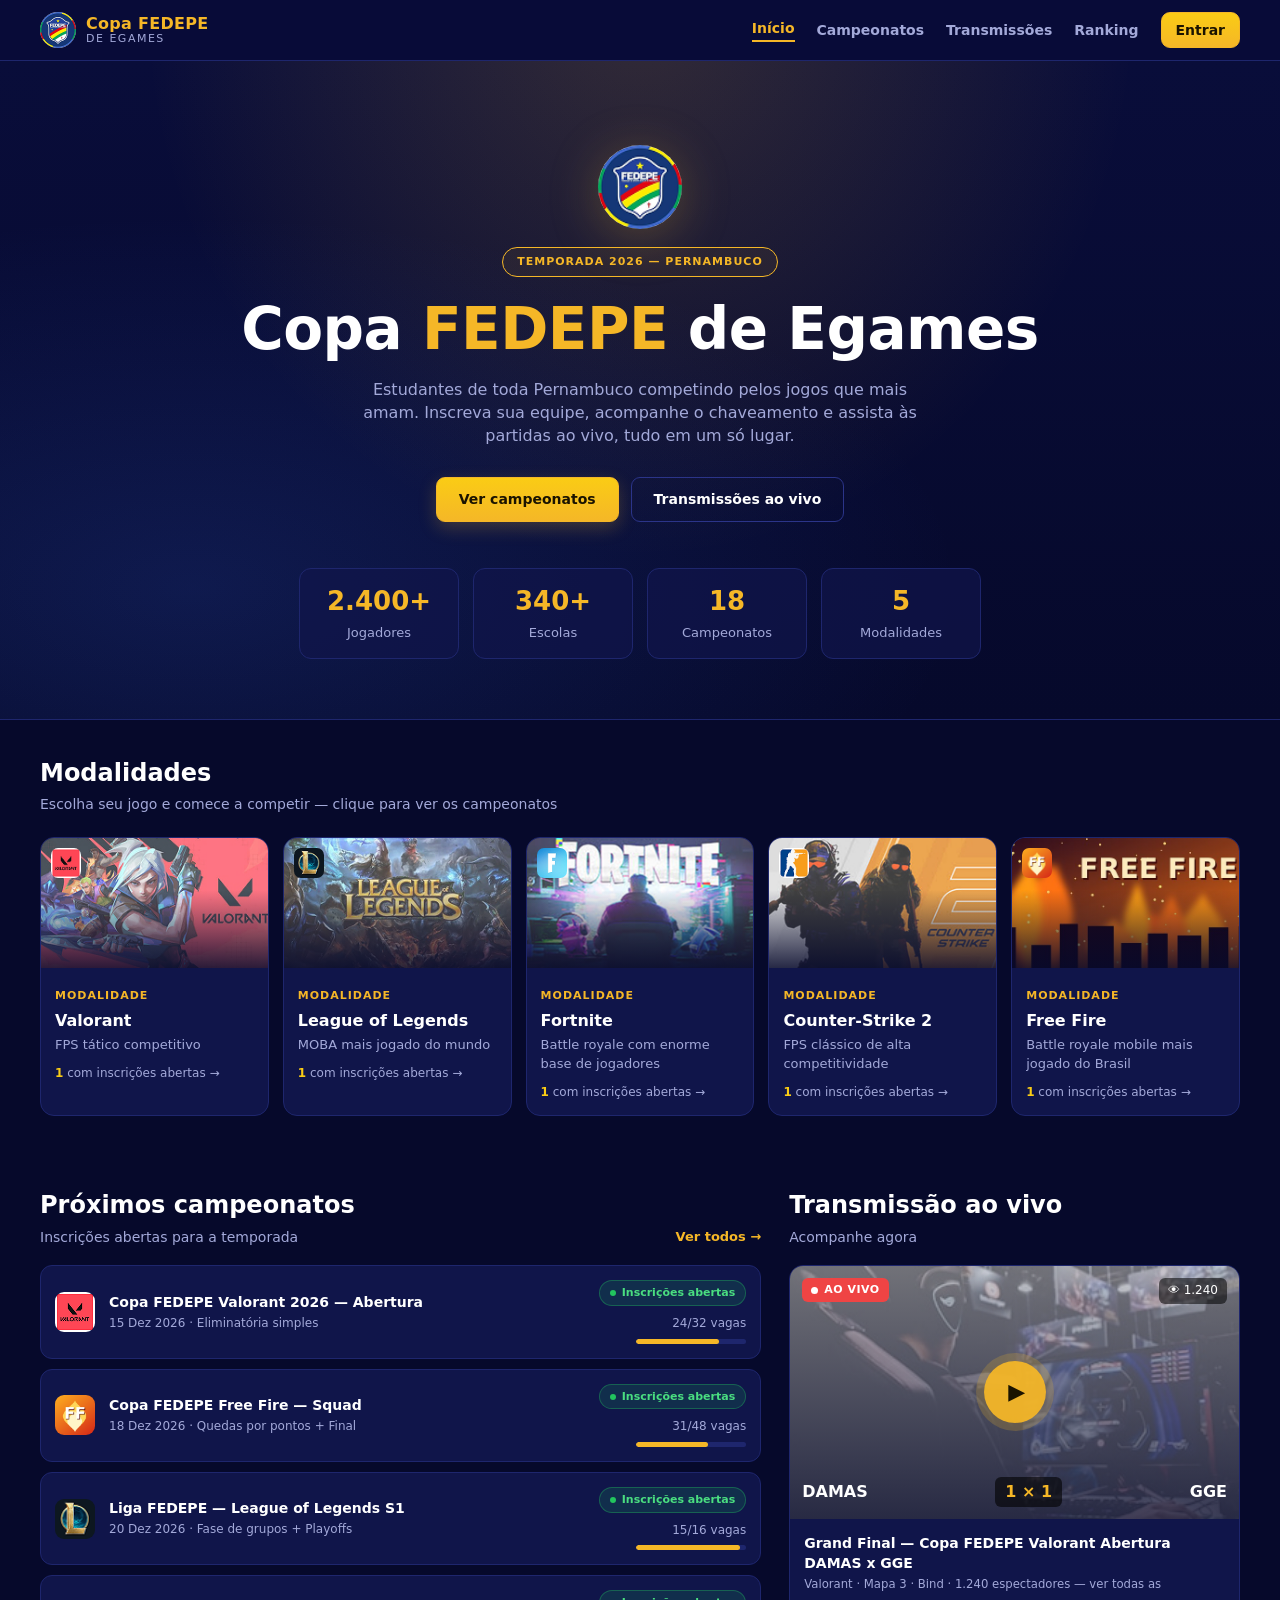
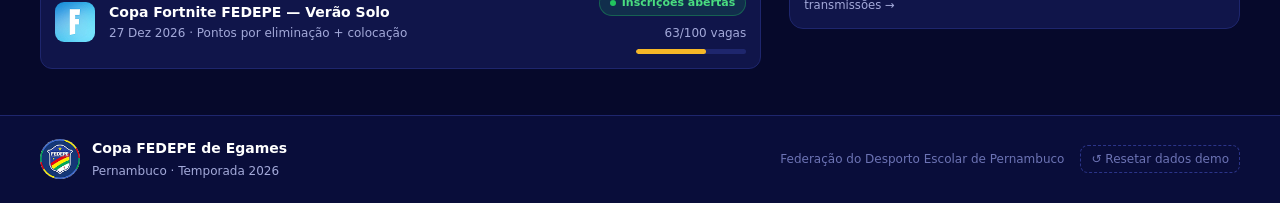
==== commit 7810d884: "Egames, Free Fire, autorização da escola, edição de equipe e transmissão do ADM - Troca "Esports" po" ====
--- a/Fedepe-HTML/index.html
+++ b/Fedepe-HTML/index.html
@@ -3,8 +3,8 @@
 <head>
   <meta charset="UTF-8">
   <meta name="viewport" content="width=device-width, initial-scale=1">
-  <title>Copa FEDEPE de Esports</title>
-  <meta name="description" content="Copa FEDEPE de Esports — campeonatos escolares de Valorant, League of Legends, Fortnite e Counter-Strike 2 em Pernambuco.">
+  <title>Copa FEDEPE de Egames</title>
+  <meta name="description" content="Copa FEDEPE de Egames — campeonatos escolares de Valorant, League of Legends, Fortnite, Counter-Strike 2 e Free Fire em Pernambuco.">
   <link rel="icon" href="img/logo-fedepe.png">
   <link rel="stylesheet" href="style.css">
 </head>
@@ -15,7 +15,7 @@
     <div class="hero">
       <img class="hero-brasao" src="img/logo-fedepe.png" alt="Brasão da FEDEPE">
       <span class="selo">TEMPORADA 2026 — PERNAMBUCO</span>
-      <h1>Copa <span>FEDEPE</span> de Esports</h1>
+      <h1>Copa <span>FEDEPE</span> de Egames</h1>
       <p>Estudantes de toda Pernambuco competindo pelos jogos que mais amam. Inscreva sua equipe, acompanhe o chaveamento e assista às partidas ao vivo, tudo em um só lugar.</p>
       <div class="hero-ctas">
         <a href="campeonatos.html" class="btn btn-amarelo">Ver campeonatos</a>
@@ -25,7 +25,7 @@
         <div><strong>2.400+</strong><small>Jogadores</small></div>
         <div><strong>340+</strong><small>Escolas</small></div>
         <div><strong>18</strong><small>Campeonatos</small></div>
-        <div><strong>4</strong><small>Modalidades</small></div>
+        <div><strong>5</strong><small>Modalidades</small></div>
       </div>
     </div>
 
@@ -48,18 +48,13 @@
         <div class="secao-topo">
           <div><h2>Transmissão ao vivo</h2><p class="subtitulo">Acompanhe agora</p></div>
         </div>
-        <a href="transmissoes.html" class="live-box" id="live-box" aria-label="Assistir transmissão ao vivo">
-          <div class="live-video">
-            <span class="ao-vivo">AO VIVO</span>
-            <span class="espectadores" id="live-espectadores">👁 —</span>
-            <span class="play">▶</span>
-            <div class="live-placar"><span id="live-a"></span><span class="placar" id="live-placar"></span><span id="live-b"></span></div>
-          </div>
-          <div class="info">
+        <div class="live-box" id="live-box">
+          <div class="live-video" id="live-video"></div>
+          <a href="transmissoes.html" class="info">
             <strong id="live-titulo">Carregando…</strong><br>
             <small id="live-sub"></small>
-          </div>
-        </a>
+          </a>
+        </div>
       </div>
     </section>
   </main>
@@ -107,19 +102,36 @@
         ]));
       });
 
-      // Transmissão ao vivo
-      var t = await Api.transmissoes();
-      var live = t.aoVivo, esp = live.espectadores;
-      document.getElementById('live-titulo').textContent = live.titulo;
-      document.getElementById('live-a').textContent = live.timeA;
-      document.getElementById('live-b').textContent = live.timeB;
-      document.getElementById('live-placar').textContent = live.placar;
+      // Transmissão (configurada pelo ADM em Painel ADM → Gerenciar transmissão)
+      var esp = 0, live = null;
       function atualizarEsp() {
-        document.getElementById('live-espectadores').textContent = '👁 ' + UI.numero(esp);
-        document.getElementById('live-sub').textContent = Api.JOGOS[live.jogo].nome + ' · ' + live.mapa + ' · ' + UI.numero(esp) + ' espectadores';
+        if (!live) return;
+        var e = document.getElementById('live-espectadores'); if (e) e.textContent = '👁 ' + UI.numero(esp);
+        document.getElementById('live-sub').textContent = Api.JOGOS[live.jogo].nome + (live.mapa ? ' · ' + live.mapa : '') +
+          (live.aoVivo ? ' · ' + UI.numero(esp) + ' espectadores' : ' · Partida gravada') + ' — ver todas as transmissões →';
       }
-      atualizarEsp();
-      setInterval(function () { esp = Math.max(800, esp + Math.round((Math.random() - 0.4) * 24)); atualizarEsp(); }, 3000);
+      async function renderLive() {
+        var t = await Api.transmissoes();
+        live = t.aoVivo; if (!esp) esp = live.espectadores || 900;
+        document.getElementById('live-titulo').textContent = live.titulo;
+        var v = document.getElementById('live-video');
+        v.innerHTML = '';
+        v.classList.toggle('com-embed', !!live.embed);
+        var selo = el('span', { class: live.aoVivo ? 'ao-vivo' : 'gravado', text: live.aoVivo ? 'AO VIVO' : 'GRAVADO' });
+        if (live.embed) {
+          v.appendChild(el('iframe', { src: live.embed, title: live.titulo, allow: 'autoplay; encrypted-media; picture-in-picture; fullscreen', allowfullscreen: true, loading: 'lazy', referrerpolicy: 'strict-origin-when-cross-origin' }));
+          v.appendChild(selo);
+        } else {
+          v.appendChild(selo);
+          if (live.aoVivo) v.appendChild(el('span', { class: 'espectadores', id: 'live-espectadores', text: '👁 —' }));
+          v.appendChild(el('a', { href: 'transmissoes.html', class: 'play', 'aria-label': 'Assistir', text: '▶' }));
+          if (live.timeA) v.appendChild(el('div', { class: 'live-placar' }, [el('span', { text: live.timeA }), el('span', { class: 'placar', text: live.placar || 'VS' }), el('span', { text: live.timeB })]));
+        }
+        atualizarEsp();
+      }
+      await renderLive();
+      setInterval(function () { if (live && live.aoVivo) { esp = Math.max(300, esp + Math.round((Math.random() - 0.4) * 24)); atualizarEsp(); } }, 3000);
+      Api.aoMudar(function (d) { if (d.origem === 'outra-aba') renderLive(); });
     })();
   </script>
 </body>
--- a/Fedepe-HTML/style.css
+++ b/Fedepe-HTML/style.css
@@ -1,5 +1,5 @@
 /* =====================================================================
-   Copa FEDEPE de Esports — estilos globais
+   Copa FEDEPE de Egames — estilos globais
    Paleta oficial (tema escuro alinhado ao brasão da FEDEPE)
    ===================================================================== */
 * { box-sizing: border-box; margin: 0; padding: 0; }
@@ -143,7 +143,7 @@
 .numeros small { color: var(--texto-suave); font-size: 13px; }
 
 /* ===== Modalidades ===== */
-.grade-jogos { display: grid; grid-template-columns: repeat(4, 1fr); gap: 16px; }
+.grade-jogos { display: grid; grid-template-columns: repeat(5, 1fr); gap: 14px; }
 .card-jogo {
   display: block; background: var(--card); border: 1px solid var(--borda); border-radius: var(--raio); overflow: hidden;
   transition: transform .15s, border-color .15s, box-shadow .15s; cursor: pointer;
@@ -161,18 +161,20 @@
 
 /* Banners / cores dos jogos */
 .valorant { background-color: #e0445a; } .lol { background-color: #1b3a5c; }
-.fortnite { background-color: #5b3a9e; } .cs2 { background-color: #d98a1f; }
+.fortnite { background-color: #5b3a9e; } .cs2 { background-color: #d98a1f; } .freefire { background-color: #e0571b; }
 .imagem.valorant, .thumb.valorant { background-image: url('img/banner-valorant.jpg'); }
 .imagem.lol, .thumb.lol { background-image: url('img/banner-lol.jpg'); }
 .imagem.fortnite, .thumb.fortnite { background-image: url('img/banner-fortnite.jpg'); }
 .imagem.cs2, .thumb.cs2 { background-image: url('img/banner-cs2.jpg'); }
+.imagem.freefire, .thumb.freefire { background-image: url('img/banner-freefire.jpg'); }
 .icone { width: 40px; height: 40px; border-radius: 9px; flex-shrink: 0; background-size: cover; background-position: center; }
 .icone.valorant { background-image: url('img/valorant.png'); }
 .icone.lol { background-image: url('img/lol.png'); }
 .icone.fortnite { background-image: url('img/fortnite.png'); }
 .icone.cs2 { background-image: url('img/cs2.png'); }
+.icone.freefire { background-image: url('img/freefire.png'); }
 .icone-grande { width: 62px; height: 62px; border-radius: 12px; }
-.cor-valorant { color: #ff6b81; } .cor-lol { color: #7fb5ff; } .cor-fortnite { color: #c4a2ff; } .cor-cs2 { color: #f7b955; }
+.cor-valorant { color: #ff6b81; } .cor-lol { color: #7fb5ff; } .cor-fortnite { color: #c4a2ff; } .cor-cs2 { color: #f7b955; } .cor-freefire { color: #ff8a4c; }
 
 /* ===== Home: próximos + live ===== */
 .duas-colunas { display: grid; grid-template-columns: 1.6fr 1fr; gap: 28px; align-items: start; }
@@ -265,7 +267,7 @@
 .partida .tbd { color: var(--texto-fraco); font-style: italic; }
 .partida b { min-width: 18px; text-align: right; }
 
-.requisitos { margin-top: 24px; display: grid; grid-template-columns: repeat(3, 1fr); gap: 10px; }
+.requisitos { margin-top: 24px; display: grid; grid-template-columns: repeat(2, 1fr); gap: 10px; }
 .requisito { display: flex; gap: 10px; align-items: center; background: var(--card-2); border: 1px solid var(--borda); border-radius: 10px; padding: 10px 12px; font-size: 12px; }
 .requisito .ic { width: 24px; height: 24px; border-radius: 50%; display: inline-flex; align-items: center; justify-content: center; font-size: 12px; font-weight: 800; flex-shrink: 0; }
 .requisito.ok .ic { background: rgba(34, 197, 94, .18); color: var(--verde); }
@@ -600,7 +602,7 @@
 
 /* ===== Responsivo ===== */
 @media (max-width: 980px) {
-  .grade-jogos { grid-template-columns: repeat(2, 1fr); }
+  .grade-jogos { grid-template-columns: repeat(3, 1fr); }
   .duas-colunas { grid-template-columns: 1fr; }
   .aluno-card { grid-template-columns: 1fr 1fr; }
   .aluno-acoes { grid-column: 1 / -1; justify-content: flex-start; }
@@ -654,3 +656,68 @@
 /* Brasão: o PNG tem fundo branco quadrado — recorta em círculo */
 img[src$="logo-fedepe.png"] { border-radius: 50%; }
 .modal .pa-topo > div { display: none; }
+
+/* =====================================================================
+   Atualização: Free Fire, 2 autorizações, edição de equipe, transmissão do ADM
+   ===================================================================== */
+.gravado { display: inline-flex; align-items: center; gap: 6px; background: rgba(6, 9, 43, .85); border: 1px solid var(--borda-forte); color: var(--texto-suave); font-size: 11px; font-weight: 800; padding: 4px 9px; border-radius: 6px; letter-spacing: .5px; }
+.live-video .gravado, .player .gravado { position: absolute; top: 12px; left: 12px; z-index: 4; }
+.live-video iframe { position: absolute; inset: 0; width: 100%; height: 100%; border: 0; z-index: 3; }
+.live-video.com-embed::after, .player.com-embed::after { display: none; }
+.live-video.com-embed .ao-vivo, .live-video.com-embed .gravado, .player.com-embed .ao-vivo, .player.com-embed .gravado { z-index: 4; pointer-events: none; }
+.live-video .play { cursor: pointer; }
+.live-box .info { display: block; }
+.live-box .info:hover strong { color: var(--amarelo); }
+.btn-twitch { background: #9146FF; border-color: #9146FF; }
+
+/* Cadastro */
+.idade-calc { color: var(--amarelo); font-weight: 800; text-transform: none; letter-spacing: 0; }
+.idade-calc.fora { color: var(--vermelho); }
+.etapa.pulada { color: var(--amarelo-2); border-color: rgba(250, 204, 21, .4); }
+.etapa.pulada b { background: rgba(250, 204, 21, .25); color: var(--amarelo-2); }
+.pa-etapa { display: block; color: var(--amarelo); font-size: 11px !important; font-weight: 800; letter-spacing: 1px; text-transform: uppercase; margin-bottom: 2px; }
+.selo-ok.pendente { background: #FACC15 !important; color: #1a1300 !important; }
+
+/* Perfil */
+.aut-bloco { padding: 12px 0; border-top: 1px solid var(--borda); }
+.aut-bloco:last-child { padding-bottom: 0; }
+.aut-titulo { font-size: 13px; color: var(--texto); }
+.equipe-botoes { display: flex; gap: 10px; flex-wrap: wrap; }
+
+/* Admin */
+.admin-abas { display: flex; gap: 4px; padding: 4px; margin: 16px 0 22px; background: var(--fundo-2); border: 1px solid var(--borda); border-radius: 12px; width: fit-content; max-width: 100%; overflow-x: auto; }
+.admin-aba { background: none; border: 0; color: var(--texto-suave); font-weight: 700; font-size: 14px; padding: 10px 18px; border-radius: 9px; cursor: pointer; white-space: nowrap; }
+.admin-aba:hover { color: var(--texto); }
+.admin-aba.ativo { background: var(--amarelo); color: #1a1300; }
+.admin-secao { padding: 0; }
+.aluno-card { grid-template-columns: 1.3fr 1.2fr 1.5fr auto; }
+.aut-linha { display: flex; align-items: center; gap: 8px; flex-wrap: wrap; }
+.aut-linha > small { width: 44px; color: var(--texto-fraco); font-size: 11px; text-transform: uppercase; letter-spacing: .6px; font-weight: 700; }
+.aut-ver { font-size: 11px; color: var(--texto-fraco); }
+.idade-val.fora { color: #FCA5A5; font-weight: 700; }
+.adm-aluno-resumo { display: flex; align-items: center; gap: 12px; flex-wrap: wrap; margin-bottom: 16px; }
+.adm-aluno-resumo strong { display: block; }
+.adm-aluno-resumo small { color: var(--texto-suave); font-size: 12px; }
+.adm-aluno-resumo .tag { margin-left: auto; }
+.adm-aut-secao { margin-top: 14px; padding-top: 14px; border-top: 1px solid var(--borda); }
+.adm-aut-secao h3 { font-size: 15px; }
+.transmissao-grade { display: grid; grid-template-columns: 1fr 1fr; gap: 18px; align-items: start; }
+.toggle-status { display: inline-flex; gap: 4px; padding: 4px; background: var(--fundo-2); border: 1px solid var(--borda); border-radius: 10px; width: fit-content; }
+.toggle-opcao { background: none; border: 0; color: var(--texto-suave); font-weight: 700; font-size: 13px; padding: 8px 16px; border-radius: 7px; cursor: pointer; }
+.toggle-opcao.ativo[data-valor="vivo"] { background: var(--vermelho); color: #fff; }
+.toggle-opcao.ativo[data-valor="gravado"] { background: var(--azul); color: #fff; }
+.tr-previa { border-radius: 12px; }
+.tr-previa .ao-vivo { position: absolute; top: 12px; left: 12px; z-index: 4; }
+.nota code, #previa-info code { font-size: 11px; word-break: break-all; color: var(--texto-suave); }
+
+@media (max-width: 980px) {
+  .aluno-card { grid-template-columns: 1fr 1fr; }
+  .transmissao-grade { grid-template-columns: 1fr; }
+}
+@media (max-width: 560px) {
+  .grade-jogos { grid-template-columns: 1fr 1fr; }
+  .aluno-card { grid-template-columns: 1fr; }
+  .etapa { font-size: 11px; }
+  .adm-aluno-resumo .tag { margin-left: 0; }
+}
+.tag-demo, .selo { white-space: nowrap; }
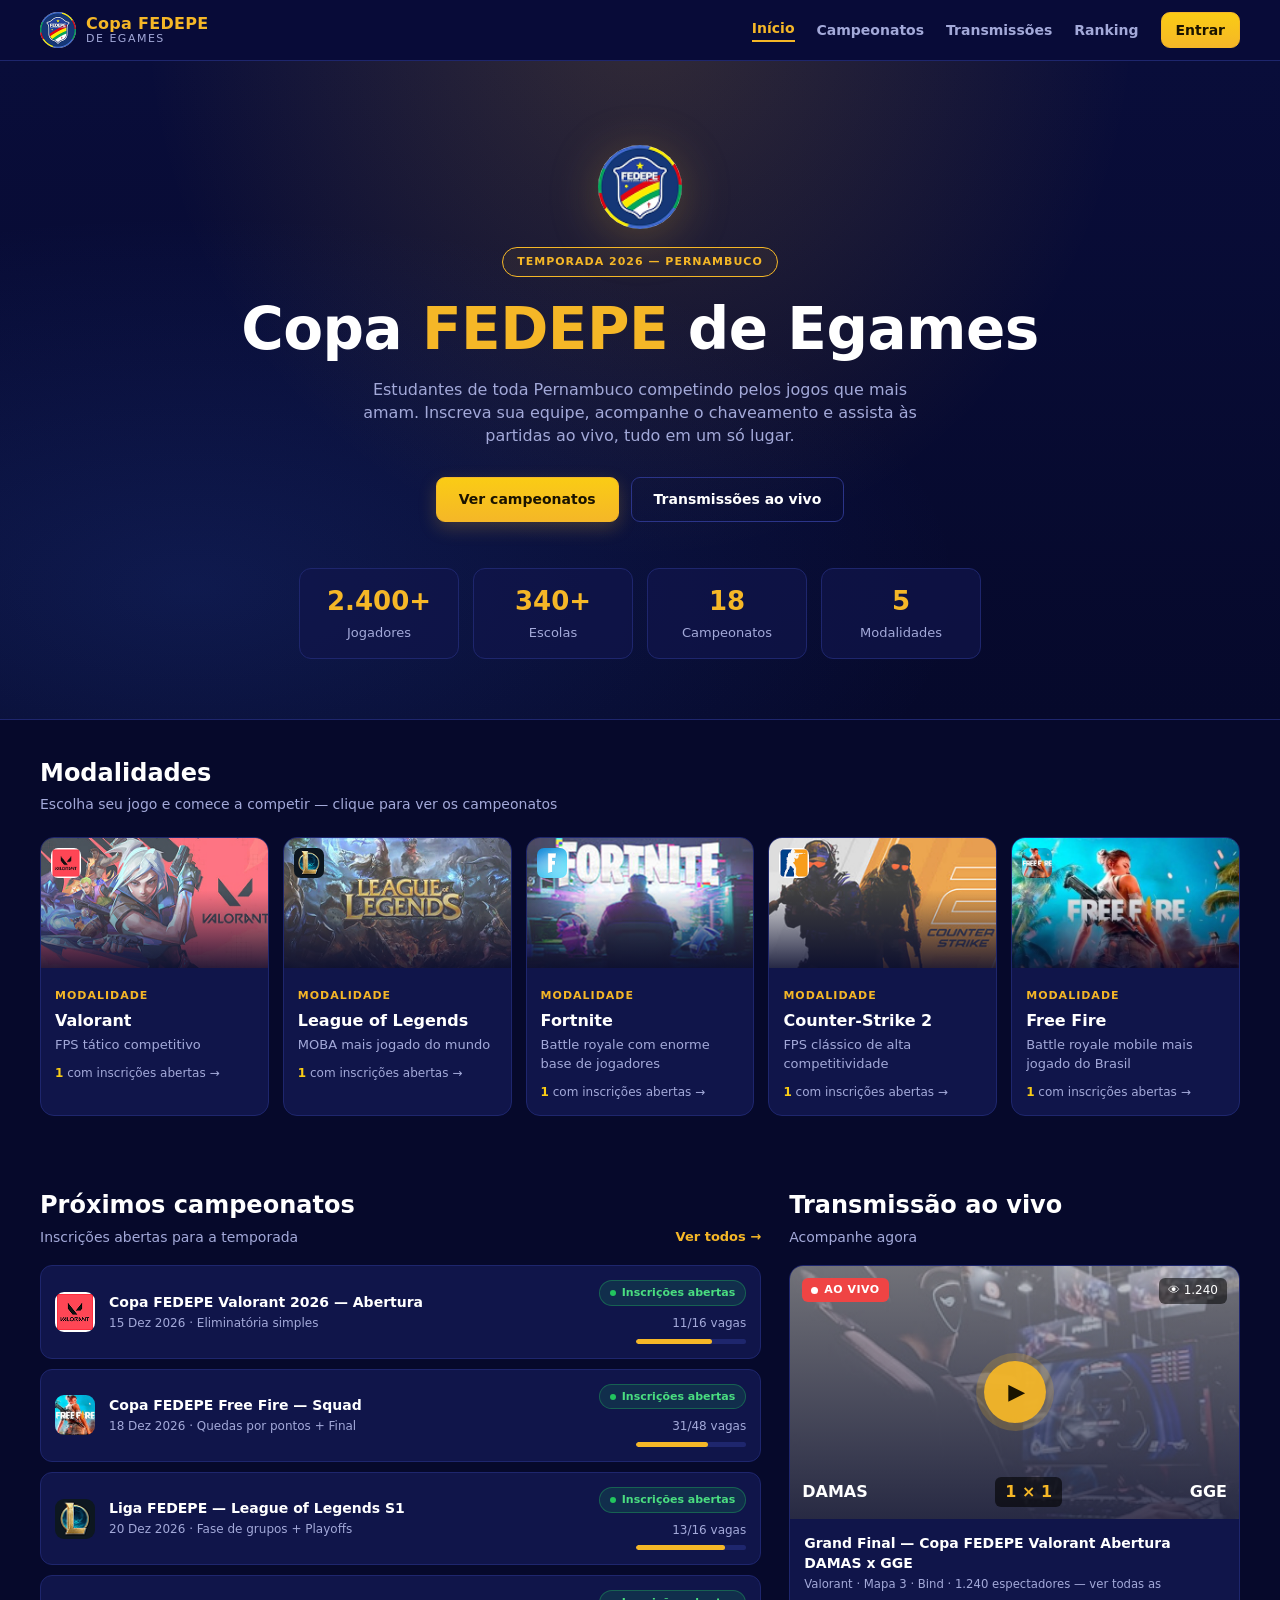
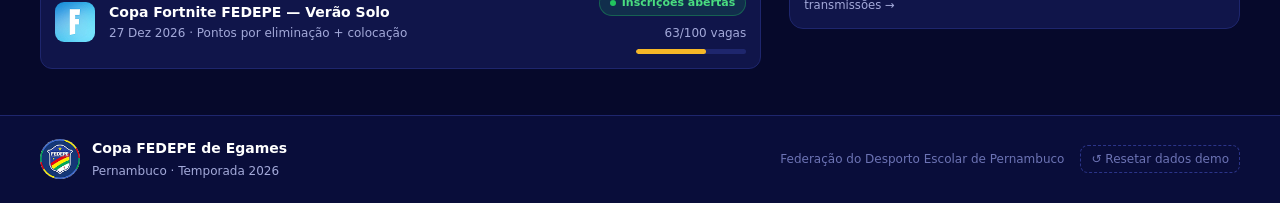
==== commit 4ac81b93: "Tamanho de equipe por campeonato, chaveamento dinâmico, calendário e vídeos gravados - Banner e ícon" ====
--- a/Fedepe-HTML/index.html
+++ b/Fedepe-HTML/index.html
@@ -115,11 +115,9 @@
         live = t.aoVivo; if (!esp) esp = live.espectadores || 900;
         document.getElementById('live-titulo').textContent = live.titulo;
         var v = document.getElementById('live-video');
-        v.innerHTML = '';
-        v.classList.toggle('com-embed', !!live.embed);
+        v.innerHTML = ''; v.className = 'live-video'; v.style.backgroundImage = '';
         var selo = el('span', { class: live.aoVivo ? 'ao-vivo' : 'gravado', text: live.aoVivo ? 'AO VIVO' : 'GRAVADO' });
-        if (live.embed) {
-          v.appendChild(el('iframe', { src: live.embed, title: live.titulo, allow: 'autoplay; encrypted-media; picture-in-picture; fullscreen', allowfullscreen: true, loading: 'lazy', referrerpolicy: 'strict-origin-when-cross-origin' }));
+        if (UI.player(v, live, { lazy: true, semDica: true }) !== 'vazio') {
           v.appendChild(selo);
         } else {
           v.appendChild(selo);
--- a/Fedepe-HTML/style.css
+++ b/Fedepe-HTML/style.css
@@ -721,3 +721,73 @@
   .adm-aluno-resumo .tag { margin-left: 0; }
 }
 .tag-demo, .selo { white-space: nowrap; }
+
+/* =====================================================================
+   Atualização: player com link, calendário, chaveamento dinâmico, VODs do ADM
+   ===================================================================== */
+/* Player sem iframe (site aberto pelo arquivo) */
+.com-link { background-size: cover; background-position: center; }
+.play-link { position: relative; z-index: 3; text-decoration: none; }
+.player-aviso { position: absolute; left: 12px; right: 12px; bottom: 12px; z-index: 4; display: flex; align-items: center; gap: 10px; flex-wrap: wrap; }
+.player-aviso small { background: rgba(6, 9, 43, .82); border-radius: 6px; padding: 5px 9px; font-size: 11px; color: var(--texto-suave); max-width: 420px; }
+.live-video .player-aviso { bottom: 10px; }
+.player.com-link .player-placar, .live-video.com-link .live-placar { display: none; }
+.thumb.com-foto::after { background: linear-gradient(180deg, rgba(6, 9, 43, .05), rgba(6, 9, 43, .55)); }
+.sem-video { position: absolute; right: 8px; top: 8px; z-index: 1; background: rgba(6, 9, 43, .8); border: 1px solid var(--borda-forte); color: var(--texto-suave); border-radius: 5px; font-size: 10px; padding: 2px 6px; font-weight: 700; }
+
+/* Detalhes do campeonato */
+.info-box.largo { grid-column: 1 / -1; }
+.bloco-chave { margin-top: 26px; }
+.bloco-chave h3, .inscritos h3, .calendario h3 { font-size: 16px; margin-bottom: 14px; }
+.fase-cabeca { display: flex; flex-direction: column; align-items: center; gap: 2px; margin-bottom: 2px; }
+.fase-data { font-size: 11px; color: var(--texto-suave); white-space: nowrap; }
+.fase-grupos { min-width: 170px; justify-content: flex-start; }
+.partida .vaga span { color: var(--texto-fraco); font-style: italic; }
+.partida .eu, .grupo-box li.eu, .inscritos-lista li.eu { color: var(--amarelo); font-weight: 800; }
+.partida .eu { background: rgba(245, 183, 39, .1); }
+.grupo-box { background: var(--card-2); border: 1px solid var(--borda); border-radius: 8px; padding: 8px 10px; font-size: 12px; }
+.grupo-box strong { display: block; color: var(--amarelo); font-size: 11px; letter-spacing: .5px; margin-bottom: 4px; }
+.grupo-box ul { list-style: none; }
+.grupo-box li { padding: 3px 0; border-top: 1px solid var(--borda); overflow: hidden; text-overflow: ellipsis; white-space: nowrap; }
+.grupo-box li:first-child { border-top: 0; }
+.grupo-box li.vaga, .grupo-box li.mais { color: var(--texto-fraco); font-style: italic; }
+.chave-nota { margin-top: 10px; }
+.cal-lista { list-style: none; position: relative; }
+.cal-lista li { display: flex; gap: 12px; align-items: flex-start; padding: 0 0 14px; position: relative; }
+.cal-lista li:not(:last-child)::before { content: ""; position: absolute; left: 6px; top: 16px; bottom: 0; width: 2px; background: var(--borda); }
+.cal-ponto { width: 14px; height: 14px; border-radius: 50%; border: 2px solid var(--borda-forte); background: var(--fundo-2); flex-shrink: 0; margin-top: 3px; }
+.cal-lista li.feito .cal-ponto { background: var(--verde); border-color: var(--verde); }
+.cal-lista li.agora .cal-ponto { background: var(--amarelo); border-color: var(--amarelo); box-shadow: 0 0 0 4px rgba(245, 183, 39, .18); }
+.cal-lista strong { display: block; font-size: 13px; }
+.cal-lista small { color: var(--texto-suave); font-size: 12px; }
+.cal-lista li.agora strong { color: var(--amarelo); }
+.inscritos { margin-top: 26px; }
+.inscritos-lista { list-style: none; display: grid; grid-template-columns: repeat(2, 1fr); gap: 8px; }
+.inscritos-lista li { display: flex; align-items: center; gap: 10px; background: var(--card-2); border: 1px solid var(--borda); border-radius: 9px; padding: 8px 10px; min-width: 0; }
+.inscritos-lista li.eu { border-color: var(--amarelo); }
+.inscritos-lista li > div { flex: 1; min-width: 0; }
+.inscritos-lista strong { display: block; font-size: 13px; white-space: nowrap; overflow: hidden; text-overflow: ellipsis; }
+.inscritos-lista small { color: var(--texto-suave); font-size: 11px; display: block; white-space: nowrap; overflow: hidden; text-overflow: ellipsis; }
+.inscritos-lista .pos { color: var(--texto-fraco); font-weight: 800; font-size: 12px; width: 20px; }
+.inscritos-lista .quando { flex-shrink: 0; width: auto; }
+.inscritos .btn-link { margin-top: 8px; }
+
+/* ADM: partidas gravadas */
+.vod-admin-lista { display: flex; flex-direction: column; gap: 10px; }
+.vod-admin { display: flex; align-items: center; gap: 14px; background: var(--card); border: 1px solid var(--borda); border-radius: 12px; padding: 10px; }
+.vod-admin-thumb { width: 128px; aspect-ratio: 16 / 9; border-radius: 8px; overflow: hidden; flex-shrink: 0; }
+.vod-admin-info { flex: 1; min-width: 0; display: flex; flex-direction: column; gap: 3px; align-items: flex-start; }
+.vod-admin-info strong { font-size: 14px; }
+.vod-admin-info small { color: var(--texto-suave); font-size: 12px; }
+.vod-link { font-size: 11px; color: var(--amarelo); max-width: 100%; overflow: hidden; text-overflow: ellipsis; white-space: nowrap; }
+.vod-admin-acoes { display: flex; gap: 8px; flex-wrap: wrap; }
+.btn-perigo:hover:not(:disabled) { border-color: var(--vermelho) !important; color: #FCA5A5 !important; }
+
+@media (max-width: 860px) {
+  .inscritos-lista { grid-template-columns: 1fr; }
+}
+@media (max-width: 560px) {
+  .vod-admin { flex-wrap: wrap; }
+  .vod-admin-thumb { width: 100%; }
+  .player-aviso small { display: none; }
+}
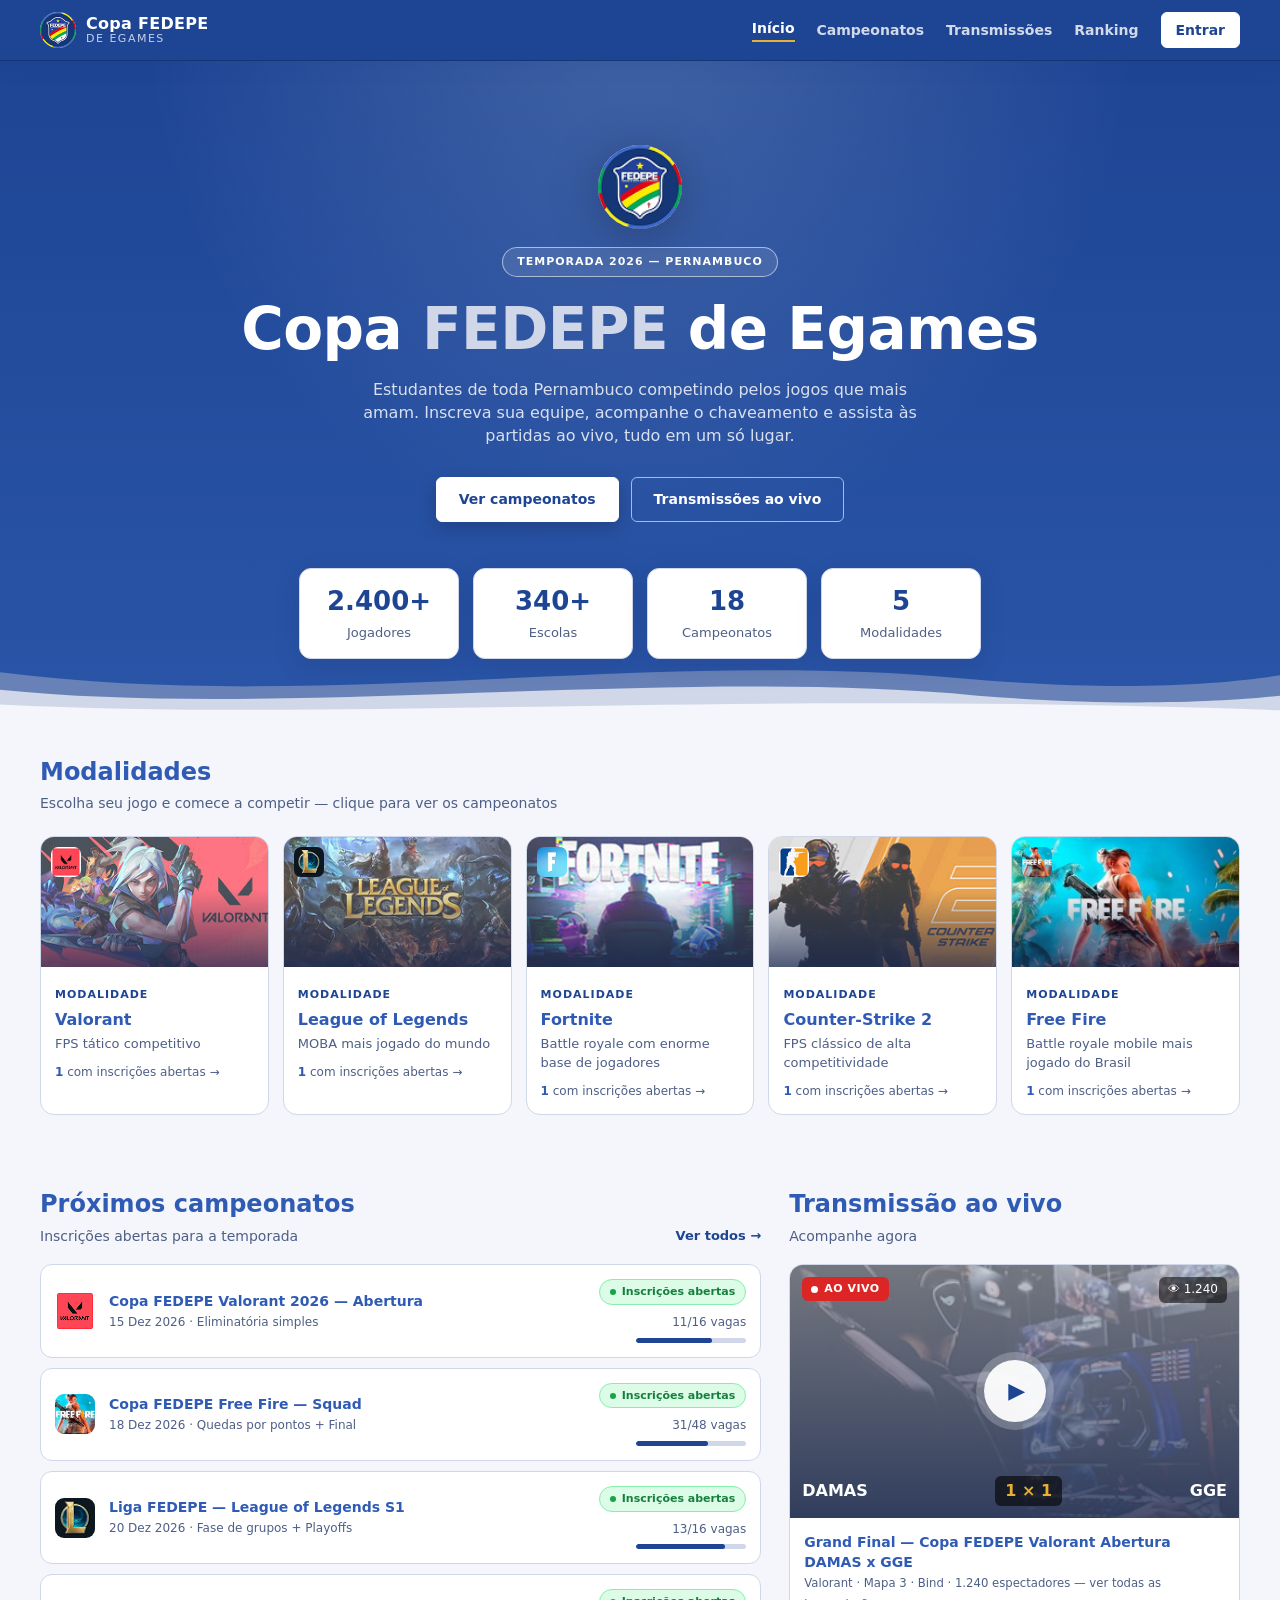
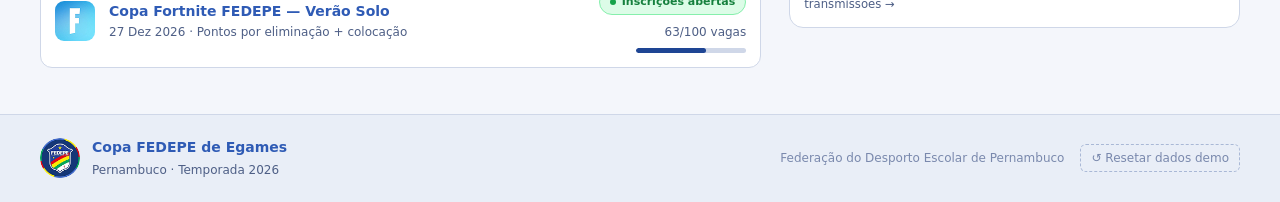
==== commit 40d3bf12: "Fix: Retira fundo branco do icone na aba" ====
--- a/Fedepe-HTML/index.html
+++ b/Fedepe-HTML/index.html
@@ -5,7 +5,7 @@
   <meta name="viewport" content="width=device-width, initial-scale=1">
   <title>Copa FEDEPE de Egames</title>
   <meta name="description" content="Copa FEDEPE de Egames — campeonatos escolares de Valorant, League of Legends, Fortnite, Counter-Strike 2 e Free Fire em Pernambuco.">
-  <link rel="icon" href="img/logo-fedepe.png">
+  <link rel="icon" type="image/png" href="img/favicon.png">
   <link rel="stylesheet" href="style.css">
 </head>
 <body data-pagina="inicio">
--- a/Fedepe-HTML/style.css
+++ b/Fedepe-HTML/style.css
@@ -1,28 +1,48 @@
 /* =====================================================================
    Copa FEDEPE de Egames — estilos globais
-   Paleta oficial (tema escuro alinhado ao brasão da FEDEPE)
+   Paleta: tema claro, branco e azul
    ===================================================================== */
 * { box-sizing: border-box; margin: 0; padding: 0; }
 
 :root {
-  --fundo: #06092B;
-  --fundo-2: #090D3A;
-  --card: #10154A;
-  --card-2: #151B5C;
-  --campo: #161C5E;
-  --borda: #1E266D;
-  --borda-forte: #2B3489;
-  --amarelo: #F5B727;
-  --amarelo-2: #FACC15;
-  --amarelo-escuro: #D99A0F;
-  --texto: #FFFFFF;
-  --texto-suave: #A3A9D9;
-  --texto-fraco: #6C73B4;
-  --verde: #22C55E;
-  --vermelho: #EF4444;
-  --azul: #3B6FF5;
+  /* ---- Paleta base (tirada da imagem de referência) ---- */
+  --primaria: #1E4594;          /* azul royal: cor principal */
+  --primaria-escura: #163574;   /* hover / pressionado */
+  --primaria-clara: #2F5BB5;    /* gradientes e realces */
+  --secundaria: #6882B7;        /* azul médio */
+  --suave: #CFD7E8;             /* lavanda acinzentado */
+  --suave-2: #E6EBF4;           /* lavanda bem clara */
+  --branco: #FFFFFF;
+  --texto-na-primaria: #FFFFFF; /* texto sobre fundos azuis */
+  --destaque: #E8B030;          /* amarelo discreto (brasão, 1º lugar) */
+  --aviso: #B7791F;             /* âmbar escuro para "aguardando" */
+
+  /* ---- Nomes antigos, agora apontando para a nova paleta ----
+     (mantidos para não mexer em nenhuma classe dos HTML/JS) */
+  --fundo: #F4F6FB;
+  --fundo-2: #E9EEF7;
+  --card: var(--branco);
+  --card-2: #F4F6FB;
+  --campo: var(--branco);
+  --borda: var(--suave);
+  --borda-forte: #A9B8D6;
+  --amarelo: var(--primaria);          /* era o destaque amarelo; agora o azul é o destaque */
+  --amarelo-2: var(--primaria-clara);
+  --amarelo-escuro: var(--primaria-escura);
+  --texto: #2F5BB5;             /* texto sobre fundos claros (era #13234D) */
+  --texto-suave: #4E5F86;
+  --texto-fraco: #7A89AD;
+  --verde: #16A34A;
+  --vermelho: #DC2626;
+  --azul: var(--secundaria);
   --raio: 14px;
-  --sombra: 0 18px 50px rgba(0, 0, 0, .45);
+  --raio-botao: 6px;
+  /* faixa azul com ondas: usada no hero da página inicial e no topo das outras páginas */
+  --fundo-ondas:
+    url("data:image/svg+xml,%3Csvg xmlns='http://www.w3.org/2000/svg' viewBox='0 0 1440 120' preserveAspectRatio='none'%3E%3Cpath fill='%236882B7' d='M0 40 C360 110 720 0 1080 50 C1260 75 1380 60 1440 45 V120 H0Z'/%3E%3Cpath fill='%23CFD7E8' d='M0 70 C320 120 760 30 1100 80 C1260 100 1380 90 1440 80 V120 H0Z'/%3E%3Cpath fill='%23F4F6FB' d='M0 95 C400 125 800 70 1440 105 V120 H0Z'/%3E%3C/svg%3E") bottom / 100% 70px no-repeat,
+    radial-gradient(ellipse at 50% -10%, rgba(255, 255, 255, .16), transparent 55%),
+    linear-gradient(180deg, var(--primaria), #2A55A8);            /* cantos dos botões (era 8–10px) */
+  --sombra: 0 18px 50px rgba(30, 69, 148, .14);
 }
 
 html { scroll-behavior: smooth; }
@@ -43,41 +63,41 @@
 .topo {
   position: sticky; top: 0; z-index: 50;
   display: flex; justify-content: space-between; align-items: center; gap: 16px;
-  padding: 12px 40px; background: rgba(9, 13, 58, .92); backdrop-filter: blur(8px);
-  border-bottom: 1px solid var(--borda);
+  padding: 12px 40px; background: var(--primaria); backdrop-filter: blur(8px);
+  border-bottom: 1px solid var(--primaria-escura); box-shadow: 0 4px 18px rgba(30, 69, 148, .18);
 }
 .marca { display: flex; align-items: center; gap: 10px; }
 .marca img { width: 36px; height: 36px; object-fit: contain; }
 .marca-texto { display: flex; flex-direction: column; line-height: 1.05; }
-.marca-texto strong { color: var(--amarelo); font-size: 16px; letter-spacing: .3px; }
-.marca-texto small { color: var(--texto-suave); font-size: 11px; letter-spacing: 1.5px; text-transform: uppercase; }
+.marca-texto strong { color: var(--branco); font-size: 16px; letter-spacing: .3px; }
+.marca-texto small { color: rgba(255, 255, 255, .75); font-size: 11px; letter-spacing: 1.5px; text-transform: uppercase; }
 .nav { display: flex; align-items: center; gap: 22px; }
-.nav a { color: var(--texto-suave); font-size: 14px; font-weight: 600; transition: color .15s; }
-.nav a:hover { color: var(--texto); }
-.nav a.ativo { color: var(--amarelo); box-shadow: inset 0 -2px 0 var(--amarelo); padding-bottom: 4px; }
-.nav a.btn { color: #1a1300; box-shadow: none; padding-bottom: 6px; }
-.nav .nav-admin { color: var(--amarelo-2); }
+.nav a { color: rgba(255, 255, 255, .8); font-size: 14px; font-weight: 600; transition: color .15s; }
+.nav a:hover { color: var(--branco); }
+.nav a.ativo { color: var(--branco); box-shadow: inset 0 -2px 0 var(--destaque); padding-bottom: 4px; }
+.nav a.btn { color: var(--primaria); background: var(--branco); border-color: var(--branco); box-shadow: none; padding-bottom: 6px; }
+.nav .nav-admin { color: var(--destaque); }
 .nav-avatar {
   display: inline-flex; align-items: center; justify-content: center; width: 34px; height: 34px;
-  border-radius: 9px; background: var(--card-2); border: 1px solid var(--amarelo); color: var(--amarelo) !important; font-size: 12px; font-weight: 800;
-}
-.nav-sair { background: none; border: 1px solid var(--borda); color: var(--texto-suave); border-radius: 8px; padding: 6px 12px; cursor: pointer; font-size: 13px; }
-.nav-sair:hover { color: var(--texto); border-color: var(--borda-forte); }
-.menu-toggle { display: none; background: none; border: 1px solid var(--borda); border-radius: 8px; padding: 9px 9px; cursor: pointer; }
-.menu-toggle span { display: block; width: 20px; height: 2px; background: var(--texto); margin: 4px 0; transition: .2s; }
+  border-radius: 9px; background: rgba(255, 255, 255, .14); border: 1px solid rgba(255, 255, 255, .6); color: var(--branco) !important; font-size: 12px; font-weight: 800;
+}
+.nav-sair { background: none; border: 1px solid rgba(255, 255, 255, .35); color: rgba(255, 255, 255, .85); border-radius: var(--raio-botao); padding: 6px 12px; cursor: pointer; font-size: 13px; }
+.nav-sair:hover { color: var(--branco); border-color: var(--branco); }
+.menu-toggle { display: none; background: none; border: 1px solid rgba(255, 255, 255, .35); border-radius: var(--raio-botao); padding: 9px 9px; cursor: pointer; }
+.menu-toggle span { display: block; width: 20px; height: 2px; background: var(--branco); margin: 4px 0; transition: .2s; }
 
 /* ===== Botões ===== */
 .btn {
   display: inline-flex; align-items: center; justify-content: center; gap: 8px;
-  padding: 11px 22px; border-radius: 9px; font-weight: 700; font-size: 14px; cursor: pointer;
+  padding: 11px 22px; border-radius: var(--raio-botao); font-weight: 700; font-size: 14px; cursor: pointer;
   border: 1px solid transparent; transition: transform .1s, filter .15s, background .15s; text-align: center;
 }
 .btn:active:not(:disabled) { transform: translateY(1px); }
-.btn-amarelo { background: linear-gradient(180deg, var(--amarelo-2), var(--amarelo)); color: #1a1300; border-color: var(--amarelo); box-shadow: 0 6px 18px rgba(245, 183, 39, .22); }
+.btn-amarelo { background: linear-gradient(180deg, var(--primaria-clara), var(--primaria)); color: var(--texto-na-primaria); border-color: var(--primaria); box-shadow: 0 6px 18px rgba(30, 69, 148, .25); }
 .btn-amarelo:hover:not(:disabled) { filter: brightness(1.06); }
 .btn-borda { background: transparent; color: var(--texto); border-color: var(--borda-forte); }
 .btn-borda:hover:not(:disabled) { border-color: var(--amarelo); color: var(--amarelo); }
-.btn-verde { background: var(--verde); color: #04260f; border-color: var(--verde); }
+.btn-verde { background: var(--verde); color: #fff; border-color: var(--verde); }
 .btn-verde:hover:not(:disabled) { filter: brightness(1.08); }
 .btn-vermelho { background: var(--vermelho); color: #fff; border-color: var(--vermelho); }
 .btn-vermelho:hover:not(:disabled) { filter: brightness(1.08); }
@@ -91,17 +111,17 @@
 
 /* ===== Tags de status ===== */
 .tag { display: inline-flex; align-items: center; gap: 6px; font-size: 11px; font-weight: 700; padding: 4px 10px; border-radius: 999px; white-space: nowrap; }
-.tag-aberta, .tag-aprovado { background: rgba(34, 197, 94, .14); color: #4ADE80; border: 1px solid rgba(34, 197, 94, .35); }
-.tag-andamento { background: rgba(59, 111, 245, .18); color: #8FB0FF; border: 1px solid rgba(59, 111, 245, .45); }
-.tag-encerrado, .tag-neutra { background: rgba(163, 169, 217, .1); color: var(--texto-suave); border: 1px solid var(--borda-forte); }
-.tag-esgotado { background: rgba(245, 183, 39, .12); color: var(--amarelo); border: 1px solid rgba(245, 183, 39, .4); }
-.tag-aguardando { background: rgba(250, 204, 21, .12); color: var(--amarelo-2); border: 1px solid rgba(250, 204, 21, .35); }
-.tag-pendente { background: rgba(239, 68, 68, .1); color: #FCA5A5; border: 1px solid rgba(239, 68, 68, .35); }
-.tag-reprovado { background: rgba(239, 68, 68, .16); color: #FCA5A5; border: 1px solid rgba(239, 68, 68, .45); }
+.tag-aberta, .tag-aprovado { background: #DCFCE7; color: #15803D; border: 1px solid #86EFAC; }
+.tag-andamento { background: var(--suave-2); color: var(--primaria); border: 1px solid var(--borda-forte); }
+.tag-encerrado, .tag-neutra { background: #F1F3F8; color: var(--texto-suave); border: 1px solid var(--borda-forte); }
+.tag-esgotado { background: rgba(30, 69, 148, .08); color: var(--primaria); border: 1px solid rgba(30, 69, 148, .3); }
+.tag-aguardando { background: #FEF3C7; color: #92400E; border: 1px solid #FCD34D; }
+.tag-pendente { background: #FEF2F2; color: #B91C1C; border: 1px solid #FCA5A5; }
+.tag-reprovado { background: #FEE2E2; color: #B91C1C; border: 1px solid #F87171; }
 .tag-aberta::before, .tag-aprovado::before { content: ""; width: 6px; height: 6px; border-radius: 50%; background: var(--verde); }
 .tag-demo, .selo {
   display: inline-block; font-size: 11px; font-weight: 700; letter-spacing: 1px; color: var(--amarelo);
-  border: 1px solid var(--amarelo); border-radius: 999px; padding: 6px 14px; background: rgba(245, 183, 39, .06);
+  border: 1px solid var(--amarelo); border-radius: 999px; padding: 6px 14px; background: rgba(30, 69, 148, .06);
 }
 .ao-vivo, .tag-live-badge {
   display: inline-flex; align-items: center; gap: 6px; background: var(--vermelho); color: #fff;
@@ -125,22 +145,47 @@
 /* ===== Hero ===== */
 .hero {
   position: relative; text-align: center; padding: 84px 20px 60px; overflow: hidden;
-  background:
-    radial-gradient(ellipse at 50% -10%, rgba(245, 183, 39, .18), transparent 55%),
-    radial-gradient(ellipse at 15% 80%, rgba(59, 111, 245, .16), transparent 50%),
-    linear-gradient(180deg, var(--fundo-2), var(--fundo));
-  border-bottom: 1px solid var(--borda);
-}
-.hero-brasao { width: 84px; height: 84px; margin: 0 auto 18px; display: block; filter: drop-shadow(0 8px 24px rgba(245, 183, 39, .25)); }
+  color: var(--branco);
+  background: var(--fundo-ondas);
+  border-bottom: 0;
+}
+.hero-brasao { width: 84px; height: 84px; margin: 0 auto 18px; display: block; filter: drop-shadow(0 8px 24px rgba(0, 0, 0, .25)); }
 .hero .selo { margin-bottom: 22px; }
 .hero h1 { font-size: clamp(34px, 6vw, 58px); line-height: 1.05; margin-bottom: 18px; letter-spacing: -.5px; }
-.hero h1 span { color: var(--amarelo); }
-.hero p { max-width: 560px; margin: 0 auto 30px; color: var(--texto-suave); font-size: 16px; }
+.hero h1 span { color: var(--suave); }
+.hero .selo { color: var(--branco); border-color: rgba(255, 255, 255, .55); background: rgba(255, 255, 255, .1); }
+.hero .btn-amarelo { background: var(--branco); color: var(--primaria); border-color: var(--branco); box-shadow: 0 6px 18px rgba(0, 0, 0, .18); }
+.hero .btn-borda { color: var(--branco); border-color: rgba(255, 255, 255, .6); }
+.hero .btn-borda:hover:not(:disabled) { color: var(--branco); border-color: var(--branco); background: rgba(255, 255, 255, .1); }
+.hero p { max-width: 560px; margin: 0 auto 30px; color: rgba(255, 255, 255, .82); font-size: 16px; }
 .hero-ctas { display: flex; justify-content: center; gap: 12px; flex-wrap: wrap; }
 .numeros { display: grid; grid-template-columns: repeat(4, minmax(0, 160px)); justify-content: center; gap: 14px; margin-top: 46px; }
-.numeros div { background: rgba(16, 21, 74, .7); border: 1px solid var(--borda); border-radius: 12px; padding: 14px 10px; }
+.numeros div { background: var(--branco); border: 1px solid var(--suave); box-shadow: 0 8px 24px rgba(19, 35, 77, .15); border-radius: 12px; padding: 14px 10px; }
 .numeros strong { display: block; font-size: 26px; color: var(--amarelo); font-weight: 800; }
 .numeros small { color: var(--texto-suave); font-size: 13px; }
+
+/* ===== Faixa azul com ondas no topo das páginas internas =====
+   Só leva título, subtítulo e selo (em branco). Cards, botões azuis,
+   abas e filtros ficam abaixo das ondas, sobre o fundo claro. */
+.faixa-pagina { color: var(--branco); background: var(--fundo-ondas); padding: 34px 20px 84px; }
+.faixa-pagina-conteudo { max-width: 1080px; margin: 0 auto; }
+.faixa-estreita .faixa-pagina-conteudo { max-width: 780px; }
+.faixa-pagina h1 { font-size: 30px; margin-bottom: 6px; color: var(--branco); }
+.faixa-pagina .subtitulo { color: rgba(255, 255, 255, .82); margin-bottom: 0; }
+.faixa-pagina .rank-topo { margin-bottom: 0; align-items: center; }
+.faixa-pagina .tag-demo { color: var(--branco); border-color: rgba(255, 255, 255, .55); background: rgba(255, 255, 255, .1); }
+.faixa-pagina .tag-demo + h1 { margin-top: 14px; }
+.faixa-pagina .btn-borda { color: var(--branco); border-color: rgba(255, 255, 255, .6); }
+.faixa-pagina .btn-borda:hover:not(:disabled) { color: var(--branco); border-color: var(--branco); background: rgba(255, 255, 255, .1); }
+.faixa-pagina .btn-voltar { margin-bottom: 16px; }
+.faixa-pagina + .pagina-larga, .faixa-pagina + .pagina-estreita { padding-top: 12px; }
+/* login / cadastro: só o brasão na faixa */
+.faixa-auth { padding: 26px 16px 78px; }
+.faixa-auth .faixa-pagina-conteudo { display: flex; justify-content: center; }
+.faixa-auth .auth-marca { margin-bottom: 0; }
+.faixa-auth .auth-marca strong { color: var(--branco); }
+.faixa-auth .auth-marca small { color: rgba(255, 255, 255, .8); }
+.faixa-auth + .auth-container { padding-top: 8px; }
 
 /* ===== Modalidades ===== */
 .grade-jogos { display: grid; grid-template-columns: repeat(5, 1fr); gap: 14px; }
@@ -148,9 +193,9 @@
   display: block; background: var(--card); border: 1px solid var(--borda); border-radius: var(--raio); overflow: hidden;
   transition: transform .15s, border-color .15s, box-shadow .15s; cursor: pointer;
 }
-.card-jogo:hover { transform: translateY(-3px); border-color: var(--amarelo); box-shadow: 0 12px 30px rgba(0, 0, 0, .35); }
+.card-jogo:hover { transform: translateY(-3px); border-color: var(--amarelo); box-shadow: 0 12px 30px rgba(30, 69, 148, .18); }
 .card-jogo .imagem { position: relative; height: 130px; background-size: cover; background-position: center; }
-.card-jogo .imagem::after { content: ""; position: absolute; inset: 0; background: linear-gradient(180deg, transparent 40%, rgba(6, 9, 43, .85)); }
+.card-jogo .imagem::after { content: ""; position: absolute; inset: 0; background: linear-gradient(180deg, transparent 40%, rgba(19, 35, 77, .7)); }
 .card-jogo .imagem img { position: absolute; top: 10px; left: 10px; width: 30px; height: 30px; border-radius: 7px; z-index: 1; }
 .card-jogo .info { padding: 14px; }
 .card-jogo small { color: var(--amarelo); font-size: 11px; font-weight: 700; letter-spacing: 1px; }
@@ -174,7 +219,10 @@
 .icone.cs2 { background-image: url('img/cs2.png'); }
 .icone.freefire { background-image: url('img/freefire.png'); }
 .icone-grande { width: 62px; height: 62px; border-radius: 12px; }
-.cor-valorant { color: #ff6b81; } .cor-lol { color: #7fb5ff; } .cor-fortnite { color: #c4a2ff; } .cor-cs2 { color: #f7b955; } .cor-freefire { color: #ff8a4c; }
+/* em fundo claro: tons mais escuros para ter contraste */
+.cor-valorant { color: #C8243E; } .cor-lol { color: #1F5FA8; } .cor-fortnite { color: #6D3FC0; } .cor-cs2 { color: #A85F06; } .cor-freefire { color: #C2410C; }
+/* sobre as faixas azuis dos campeonatos: tons claros */
+.faixa .cor-valorant { color: #FFB3BF; } .faixa .cor-lol { color: #BFDBFE; } .faixa .cor-fortnite { color: #DDD0FF; } .faixa .cor-cs2 { color: #FDE2A7; } .faixa .cor-freefire { color: #FFC4A3; }
 
 /* ===== Home: próximos + live ===== */
 .duas-colunas { display: grid; grid-template-columns: 1.6fr 1fr; gap: 28px; align-items: start; }
@@ -194,14 +242,14 @@
 .live-box:hover { border-color: var(--vermelho); }
 .live-video {
   aspect-ratio: 16 / 9; position: relative; display: flex; align-items: center; justify-content: center;
-  background: url('img/live-thumb.jpg') center / cover;
-}
-.live-video::after { content: ""; position: absolute; inset: 0; background: linear-gradient(180deg, rgba(6, 9, 43, .2), rgba(6, 9, 43, .75)); }
+  background: url('img/live-thumb.jpg') center / cover; color: var(--branco);
+}
+.live-video::after { content: ""; position: absolute; inset: 0; background: linear-gradient(180deg, rgba(19, 35, 77, .2), rgba(19, 35, 77, .75)); }
 .live-video .ao-vivo { position: absolute; top: 12px; left: 12px; z-index: 2; }
 .live-video .espectadores { position: absolute; top: 12px; right: 12px; z-index: 2; background: rgba(0, 0, 0, .55); font-size: 12px; padding: 4px 9px; border-radius: 6px; }
-.play { position: relative; z-index: 2; width: 62px; height: 62px; border-radius: 50%; background: rgba(245, 183, 39, .95); color: #1a1300; display: flex; align-items: center; justify-content: center; font-size: 22px; padding-left: 4px; box-shadow: 0 0 0 8px rgba(245, 183, 39, .2); }
+.play { position: relative; z-index: 2; width: 62px; height: 62px; border-radius: 50%; background: rgba(255, 255, 255, .95); color: var(--primaria); display: flex; align-items: center; justify-content: center; font-size: 22px; padding-left: 4px; box-shadow: 0 0 0 8px rgba(255, 255, 255, .22); }
 .live-placar { position: absolute; bottom: 12px; left: 12px; right: 12px; z-index: 2; display: flex; justify-content: space-between; align-items: center; font-weight: 800; }
-.live-placar .placar { background: rgba(0, 0, 0, .6); border-radius: 6px; padding: 3px 10px; color: var(--amarelo); }
+.live-placar .placar { background: rgba(0, 0, 0, .6); border-radius: 6px; padding: 3px 10px; color: var(--destaque); }
 .live-box .info { padding: 14px; font-size: 14px; }
 .live-box small { color: var(--texto-suave); }
 
@@ -214,7 +262,7 @@
   border: 1px solid var(--borda); color: var(--texto); font-size: 13px; font-weight: 600; cursor: pointer; transition: .15s; letter-spacing: 0;
 }
 .chip:hover { border-color: var(--amarelo); }
-.chip.ativo { background: var(--amarelo); color: #1a1300; border-color: var(--amarelo); }
+.chip.ativo { background: var(--amarelo); color: var(--texto-na-primaria); border-color: var(--amarelo); }
 .chip .qtd { font-size: 11px; opacity: .7; }
 .linha-chips { display: flex; justify-content: space-between; align-items: center; gap: 12px; flex-wrap: wrap; margin-bottom: 20px; }
 .linha-chips > div { display: flex; gap: 8px; flex-wrap: wrap; }
@@ -225,7 +273,9 @@
 .camp-card { background: var(--card); border: 1px solid var(--borda); border-radius: var(--raio); overflow: hidden; display: flex; flex-direction: column; transition: border-color .15s, transform .15s; }
 .camp-card:hover { border-color: var(--borda-forte); transform: translateY(-2px); }
 .camp-card .faixa { height: 84px; background-size: cover; background-position: center; position: relative; }
-.camp-card .faixa::after { content: ""; position: absolute; inset: 0; background: linear-gradient(90deg, rgba(6, 9, 43, .92) 30%, rgba(6, 9, 43, .35)); }
+.camp-card .faixa::after { content: ""; position: absolute; inset: 0; background: linear-gradient(90deg, rgba(30, 69, 148, .95) 30%, rgba(30, 69, 148, .35)); }
+.camp-card .faixa { color: var(--branco); }
+.camp-card .faixa .tag { background: var(--branco); }
 .camp-card .faixa-conteudo { position: absolute; inset: 0; z-index: 1; display: flex; align-items: center; gap: 12px; padding: 0 16px; }
 .camp-card .faixa-conteudo small { font-size: 11px; font-weight: 800; letter-spacing: 1px; }
 .camp-card .faixa .tag { margin-left: auto; }
@@ -270,12 +320,12 @@
 .requisitos { margin-top: 24px; display: grid; grid-template-columns: repeat(2, 1fr); gap: 10px; }
 .requisito { display: flex; gap: 10px; align-items: center; background: var(--card-2); border: 1px solid var(--borda); border-radius: 10px; padding: 10px 12px; font-size: 12px; }
 .requisito .ic { width: 24px; height: 24px; border-radius: 50%; display: inline-flex; align-items: center; justify-content: center; font-size: 12px; font-weight: 800; flex-shrink: 0; }
-.requisito.ok .ic { background: rgba(34, 197, 94, .18); color: var(--verde); }
-.requisito.falta .ic { background: rgba(239, 68, 68, .16); color: var(--vermelho); }
-.requisito.espera .ic { background: rgba(250, 204, 21, .16); color: var(--amarelo-2); }
+.requisito.ok .ic { background: #DCFCE7; color: var(--verde); }
+.requisito.falta .ic { background: #FEE2E2; color: var(--vermelho); }
+.requisito.espera .ic { background: #FEF3C7; color: var(--aviso); }
 .requisito strong { display: block; font-size: 12px; }
 .requisito small { color: var(--texto-suave); }
-.insc-sucesso { margin-top: 22px; background: rgba(34, 197, 94, .1); border: 1px solid rgba(34, 197, 94, .4); border-radius: 12px; padding: 14px 16px; font-size: 14px; color: #BBF7D0; }
+.insc-sucesso { margin-top: 22px; background: #F0FDF4; border: 1px solid #86EFAC; border-radius: 12px; padding: 14px 16px; font-size: 14px; color: #166534; }
 
 /* ===== Ranking ===== */
 .rank-topo { display: flex; justify-content: space-between; align-items: flex-start; gap: 16px; margin-bottom: 18px; flex-wrap: wrap; }
@@ -284,7 +334,7 @@
 .temporada { color: var(--texto-suave); font-size: 12px; }
 .podio { display: grid; grid-template-columns: 1fr 1.12fr 1fr; gap: 14px; margin-bottom: 22px; align-items: end; }
 .podio-card { background: var(--card); border: 1px solid var(--borda); border-radius: var(--raio); padding: 16px 18px; text-align: center; }
-.podio-card.primeiro { border-color: var(--amarelo); background: linear-gradient(180deg, rgba(245, 183, 39, .14), var(--card) 60%); padding: 24px 18px; box-shadow: 0 10px 40px rgba(245, 183, 39, .12); }
+.podio-card.primeiro { border-color: var(--destaque); background: linear-gradient(180deg, rgba(232, 176, 48, .16), var(--card) 60%); padding: 24px 18px; box-shadow: 0 10px 40px rgba(232, 176, 48, .18); }
 .podio-card .medalha { font-size: 26px; display: block; margin-bottom: 6px; }
 .podio-card .lugar { color: var(--amarelo); font-size: 11px; font-weight: 800; letter-spacing: 1.2px; }
 .podio-card .avatar { margin: 12px auto 8px; }
@@ -314,8 +364,8 @@
 table.ranking th.xp, table.ranking td.xp { color: var(--amarelo); font-weight: 800; }
 table.ranking td.pos { color: var(--amarelo); font-weight: 800; font-size: 16px; width: 70px; }
 table.ranking td.pos.apagado { color: var(--texto-suave); }
-table.ranking tr.destaque { background: rgba(245, 183, 39, .06); }
-table.ranking tr.eu td { background: rgba(59, 111, 245, .12); }
+table.ranking tr.destaque { background: rgba(30, 69, 148, .04); }
+table.ranking tr.eu td { background: rgba(104, 130, 183, .16); }
 .jogador-cel { display: flex; align-items: center; gap: 12px; }
 .jog strong { display: block; font-size: 14px; }
 .jog small { color: var(--texto-suave); font-size: 12px; }
@@ -325,20 +375,20 @@
 .rank-cta a { color: var(--amarelo); font-weight: 700; }
 
 /* ===== Transmissões ===== */
-.player { position: relative; aspect-ratio: 16 / 9; border-radius: var(--raio) var(--raio) 0 0; overflow: hidden; background: #0b0f40 center / cover; display: flex; align-items: center; justify-content: center; }
-.player::after { content: ""; position: absolute; inset: 0; background: radial-gradient(ellipse at center, transparent 30%, rgba(6, 9, 43, .8)); pointer-events: none; }
+.player { position: relative; aspect-ratio: 16 / 9; border-radius: var(--raio) var(--raio) 0 0; overflow: hidden; background: #14306B center / cover; color: var(--branco); display: flex; align-items: center; justify-content: center; }
+.player::after { content: ""; position: absolute; inset: 0; background: radial-gradient(ellipse at center, transparent 30%, rgba(19, 35, 77, .8)); pointer-events: none; }
 .player iframe { position: absolute; inset: 0; width: 100%; height: 100%; border: 0; z-index: 3; }
 .player .ao-vivo { position: absolute; top: 16px; left: 16px; z-index: 2; }
 .player .espectadores { position: absolute; top: 16px; right: 16px; z-index: 2; background: rgba(0, 0, 0, .6); border-radius: 6px; padding: 5px 10px; font-size: 13px; }
 .player .play { width: 84px; height: 84px; font-size: 30px; cursor: pointer; border: 0; }
-.player-placar { position: absolute; bottom: 18px; left: 50%; transform: translateX(-50%); z-index: 2; display: flex; align-items: center; gap: 14px; background: rgba(6, 9, 43, .8); border: 1px solid var(--borda-forte); border-radius: 12px; padding: 8px 18px; font-weight: 800; font-size: 18px; white-space: nowrap; }
-.player-placar .placar { color: var(--amarelo); }
-.player-placar small { font-size: 11px; color: var(--texto-suave); font-weight: 600; }
+.player-placar { position: absolute; bottom: 18px; left: 50%; transform: translateX(-50%); z-index: 2; display: flex; align-items: center; gap: 14px; background: rgba(19, 35, 77, .85); border: 1px solid rgba(255, 255, 255, .2); border-radius: 12px; padding: 8px 18px; font-weight: 800; font-size: 18px; white-space: nowrap; }
+.player-placar .placar { color: var(--destaque); }
+.player-placar small { font-size: 11px; color: rgba(255, 255, 255, .75); font-weight: 600; }
 .player-info { display: flex; justify-content: space-between; align-items: center; gap: 20px; padding: 18px 22px; margin-bottom: 24px; background: var(--card); border: 1px solid var(--borda); border-top: 0; border-radius: 0 0 var(--raio) var(--raio); }
 .player-info h2 { font-size: 20px; margin: 8px 0 4px; }
 .player-info p { font-size: 13px; color: var(--texto-suave); }
 .tag-live { font-size: 11px; font-weight: 800; letter-spacing: .6px; }
-.tag-live.vivo { color: #FF6B6B; }
+.tag-live.vivo { color: var(--vermelho); }
 .tag-live.reprise { color: var(--texto-suave); }
 .btn-youtube { background: #FF0033; border-color: #FF0033; color: #fff; }
 .btn-youtube:hover { filter: brightness(1.08); }
@@ -346,12 +396,12 @@
 .video-card { background: var(--card); border: 1px solid var(--borda); border-radius: 12px; overflow: hidden; cursor: pointer; text-align: left; color: inherit; padding: 0; font: inherit; transition: border-color .15s, transform .15s; }
 .video-card:hover, .video-card:focus-visible { border-color: var(--amarelo); transform: translateY(-2px); }
 .video-card.tocando { border-color: var(--amarelo); box-shadow: 0 0 0 1px var(--amarelo); }
-.thumb { position: relative; aspect-ratio: 16 / 9; background-size: cover; background-position: center; display: flex; align-items: center; justify-content: center; }
-.thumb::after { content: ""; position: absolute; inset: 0; background: linear-gradient(180deg, rgba(6, 9, 43, .35), rgba(6, 9, 43, .9)); }
+.thumb { position: relative; aspect-ratio: 16 / 9; background-size: cover; background-position: center; color: var(--branco); display: flex; align-items: center; justify-content: center; }
+.thumb::after { content: ""; position: absolute; inset: 0; background: linear-gradient(180deg, rgba(19, 35, 77, .3), rgba(19, 35, 77, .85)); }
 .thumb .versus { position: relative; z-index: 1; display: flex; align-items: center; gap: 10px; font-weight: 900; font-size: 18px; letter-spacing: .5px; text-shadow: 0 2px 10px rgba(0, 0, 0, .6); }
-.thumb .versus i { font-style: normal; color: var(--amarelo); font-size: 13px; }
+.thumb .versus i { font-style: normal; color: var(--destaque); font-size: 13px; }
 .thumb .duracao { position: absolute; right: 8px; bottom: 8px; z-index: 1; background: rgba(0, 0, 0, .75); border-radius: 5px; font-size: 11px; padding: 2px 6px; }
-.thumb .mini-play { position: absolute; left: 10px; bottom: 8px; z-index: 1; width: 28px; height: 28px; border-radius: 50%; background: var(--amarelo); color: #1a1300; display: flex; align-items: center; justify-content: center; font-size: 11px; padding-left: 2px; }
+.thumb .mini-play { position: absolute; left: 10px; bottom: 8px; z-index: 1; width: 28px; height: 28px; border-radius: 50%; background: var(--branco); color: var(--primaria); display: flex; align-items: center; justify-content: center; font-size: 11px; padding-left: 2px; }
 .thumb .icone { position: absolute; top: 8px; left: 8px; z-index: 1; width: 26px; height: 26px; border-radius: 6px; }
 .video-info { padding: 12px 14px 14px; }
 .video-info small { display: block; font-size: 11px; }
@@ -367,28 +417,28 @@
 }
 .campo select { appearance: none; background-image: linear-gradient(45deg, transparent 50%, var(--texto-suave) 50%), linear-gradient(135deg, var(--texto-suave) 50%, transparent 50%); background-position: calc(100% - 18px) 52%, calc(100% - 13px) 52%; background-size: 5px 5px; background-repeat: no-repeat; padding-right: 36px; }
 .campo input::placeholder, .participante input::placeholder { color: var(--texto-fraco); }
-.campo input:focus, .campo select:focus, .participante input:focus { outline: none; border-color: var(--amarelo); box-shadow: 0 0 0 3px rgba(245, 183, 39, .12); }
-.campo input[type="date"] { color-scheme: dark; }
+.campo input:focus, .campo select:focus, .participante input:focus { outline: none; border-color: var(--amarelo); box-shadow: 0 0 0 3px rgba(30, 69, 148, .15); }
+.campo input[type="date"] { color-scheme: light; }
 .campo-dica { font-size: 11px; color: var(--texto-fraco); }
 .check { display: flex; align-items: flex-start; gap: 9px; font-size: 13px; color: var(--texto-suave); cursor: pointer; }
 .check input { accent-color: var(--amarelo); margin-top: 2px; width: 16px; height: 16px; flex-shrink: 0; }
 .check a { text-decoration: underline; }
-.auth-msg { background: rgba(239, 68, 68, .12); border: 1px solid rgba(239, 68, 68, .4); color: #FCA5A5; border-radius: 9px; padding: 10px 12px; font-size: 13px; }
-.auth-msg.sucesso { background: rgba(34, 197, 94, .12); border-color: rgba(34, 197, 94, .4); color: #BBF7D0; }
+.auth-msg { background: #FEF2F2; border: 1px solid #FCA5A5; color: #B91C1C; border-radius: 9px; padding: 10px 12px; font-size: 13px; }
+.auth-msg.sucesso { background: #F0FDF4; border-color: #86EFAC; color: #166534; }
 .nota { font-size: 12px; color: var(--texto-suave); }
 
 /* ===== Login / Cadastro ===== */
-.pagina-auth { background: radial-gradient(circle at 50% 0%, rgba(245, 183, 39, .1), transparent 45%), radial-gradient(circle at 50% 20%, #11166e 0%, transparent 60%), var(--fundo); }
+.pagina-auth { background: var(--fundo); } /* a faixa com ondas faz o topo */
 .auth-container { display: flex; flex-direction: column; align-items: center; padding: 36px 16px 30px; }
 .auth-marca { display: flex; align-items: center; gap: 10px; margin-bottom: 22px; }
 .auth-marca img { width: 48px; height: 48px; }
 .auth-marca strong { color: var(--amarelo); display: block; font-size: 18px; }
 .auth-marca small { color: var(--texto-suave); font-size: 12px; }
-.auth-card { width: 100%; max-width: 460px; padding: 28px; background: linear-gradient(180deg, #12175A, #0d1150); border: 1px solid var(--borda); border-radius: 18px; box-shadow: var(--sombra); }
+.auth-card { width: 100%; max-width: 460px; padding: 28px; background: var(--card); border: 1px solid var(--borda); border-top: 4px solid var(--primaria); border-radius: 18px; box-shadow: var(--sombra); }
 .auth-card.largo { max-width: 620px; }
 .auth-abas { display: flex; gap: 4px; padding: 4px; margin-bottom: 24px; background: var(--fundo-2); border-radius: 11px; }
 .auth-aba { flex: 1; text-align: center; padding: 10px; border-radius: 8px; font-size: 14px; font-weight: 700; color: var(--texto-suave); }
-.auth-aba.ativo { background: var(--amarelo); color: #1a1300; }
+.auth-aba.ativo { background: var(--amarelo); color: var(--texto-na-primaria); }
 .auth-titulo { font-size: 23px; line-height: 1.25; margin-bottom: 8px; }
 .auth-sub { font-size: 14px; color: var(--texto-suave); margin-bottom: 20px; }
 .auth-form { display: flex; flex-direction: column; gap: 15px; }
@@ -407,7 +457,7 @@
 .acesso-rapido { margin-top: 22px; padding-top: 18px; border-top: 1px dashed var(--borda-forte); }
 .acesso-rapido > small { display: block; font-size: 11px; font-weight: 800; color: var(--amarelo); letter-spacing: 1px; margin-bottom: 10px; }
 .acesso-rapido .opcoes { display: grid; grid-template-columns: 1fr 1fr; gap: 10px; }
-.acesso-btn { text-align: left; background: var(--fundo-2); border: 1px solid var(--borda); border-radius: 10px; padding: 10px 12px; color: var(--texto); cursor: pointer; font-size: 13px; }
+.acesso-btn { text-align: left; background: var(--fundo-2); border: 1px solid var(--borda); border-radius: var(--raio-botao); padding: 10px 12px; color: var(--texto); cursor: pointer; font-size: 13px; }
 .acesso-btn:hover { border-color: var(--amarelo); }
 .acesso-btn strong { display: block; font-size: 13px; }
 .acesso-btn small { color: var(--texto-suave); font-size: 11px; }
@@ -415,9 +465,9 @@
 .etapa { flex: 1; display: flex; align-items: center; gap: 8px; font-size: 12px; font-weight: 700; color: var(--texto-fraco); padding-bottom: 8px; border-bottom: 2px solid var(--borda); }
 .etapa b { width: 22px; height: 22px; border-radius: 50%; display: inline-flex; align-items: center; justify-content: center; background: var(--borda); color: var(--texto-suave); font-size: 11px; }
 .etapa.ativa { color: var(--amarelo); border-color: var(--amarelo); }
-.etapa.ativa b { background: var(--amarelo); color: #1a1300; }
+.etapa.ativa b { background: var(--amarelo); color: var(--texto-na-primaria); }
 .etapa.feita { color: var(--verde); border-color: var(--verde); }
-.etapa.feita b { background: var(--verde); color: #04260f; }
+.etapa.feita b { background: var(--verde); color: #fff; }
 
 /* ===== Autorização parental ===== */
 .pa-topo { display: flex; justify-content: space-between; align-items: flex-start; gap: 12px; margin-bottom: 14px; flex-wrap: wrap; }
@@ -434,61 +484,61 @@
 .pa-metodos { display: grid; grid-template-columns: 1fr 1fr; gap: 10px; }
 .pa-metodo { display: flex; gap: 12px; align-items: center; text-align: left; background: var(--fundo-2); border: 1px solid var(--borda); border-radius: 12px; padding: 12px 14px; color: var(--texto); cursor: pointer; transition: .15s; }
 .pa-metodo:hover { border-color: var(--borda-forte); }
-.pa-metodo.ativo { border-color: var(--amarelo); background: rgba(245, 183, 39, .07); }
+.pa-metodo.ativo { border-color: var(--amarelo); background: rgba(30, 69, 148, .06); }
 .pa-metodo-icone { width: 36px; height: 36px; border-radius: 9px; background: var(--card-2); display: flex; align-items: center; justify-content: center; font-size: 17px; flex-shrink: 0; }
-.pa-metodo.ativo .pa-metodo-icone { background: var(--amarelo); color: #1a1300; }
+.pa-metodo.ativo .pa-metodo-icone { background: var(--amarelo); color: var(--texto-na-primaria); }
 .pa-metodo strong { display: block; font-size: 13px; }
 .pa-metodo small { color: var(--texto-suave); font-size: 11px; }
 .pa-area { background: var(--fundo-2); border: 1px solid var(--borda); border-radius: 12px; padding: 14px; }
 .pa-email p { font-size: 13px; color: var(--texto-suave); margin-bottom: 12px; }
 .pa-acoes { display: flex; gap: 10px; justify-content: flex-end; flex-wrap: wrap; margin-top: 12px; }
 .pa-acoes.secundarias { justify-content: center; }
-.assinatura-wrap { position: relative; border-radius: 10px; overflow: hidden; background: #fff; border: 2px dashed #b9bfe6; touch-action: none; }
+.assinatura-wrap { position: relative; border-radius: 10px; overflow: hidden; background: #fff; border: 2px dashed var(--borda-forte); touch-action: none; }
 .assinatura-canvas { display: block; width: 100%; height: 180px; cursor: crosshair; touch-action: none; }
-.assinatura-dica { position: absolute; left: 50%; top: 42%; transform: translate(-50%, -50%); color: #9aa0c8; font-size: 14px; pointer-events: none; white-space: nowrap; }
+.assinatura-dica { position: absolute; left: 50%; top: 42%; transform: translate(-50%, -50%); color: var(--texto-fraco); font-size: 14px; pointer-events: none; white-space: nowrap; }
 .assinatura-wrap.com-tinta .assinatura-dica { display: none; }
-.assinatura-linha { position: absolute; left: 24px; right: 24px; bottom: 36px; height: 1px; background: #c9cde9; pointer-events: none; }
+.assinatura-linha { position: absolute; left: 24px; right: 24px; bottom: 36px; height: 1px; background: var(--suave); pointer-events: none; }
 .pa-info { font-size: 13px; color: var(--texto-suave); }
-.pa-sucesso { font-size: 13px; color: #BBF7D0; background: rgba(34, 197, 94, .1); border: 1px solid rgba(34, 197, 94, .35); border-radius: 10px; padding: 10px 12px; margin-bottom: 12px; }
+.pa-sucesso { font-size: 13px; color: #166534; background: #F0FDF4; border: 1px solid #86EFAC; border-radius: 10px; padding: 10px 12px; margin-bottom: 12px; }
 .pa-aguardando { text-align: center; padding: 10px 4px; }
 .pa-aguardando p { font-size: 14px; color: var(--texto-suave); max-width: 520px; margin: 0 auto; }
 .pa-aguardando p strong { color: var(--texto); }
-.pa-envelope { width: 64px; height: 64px; border-radius: 50%; margin: 0 auto 14px; display: flex; align-items: center; justify-content: center; font-size: 28px; background: rgba(250, 204, 21, .12); border: 1px solid rgba(250, 204, 21, .4); color: var(--amarelo-2); }
+.pa-envelope { width: 64px; height: 64px; border-radius: 50%; margin: 0 auto 14px; display: flex; align-items: center; justify-content: center; font-size: 28px; background: #FEF3C7; border: 1px solid #FCD34D; color: var(--aviso); }
 .pa-aguardando .pa-acoes { justify-content: center; }
 
-.comprovante { background: #fff; color: #10154A; border-radius: 12px; padding: 18px; }
-.comprovante-topo { display: flex; align-items: center; gap: 12px; padding-bottom: 12px; border-bottom: 1px solid #e3e6f5; margin-bottom: 12px; }
+.comprovante { background: #fff; color: var(--texto); border: 1px solid var(--suave); border-radius: 12px; padding: 18px; }
+.comprovante-topo { display: flex; align-items: center; gap: 12px; padding-bottom: 12px; border-bottom: 1px solid var(--suave); margin-bottom: 12px; }
 .comprovante-topo strong { display: block; font-size: 15px; }
-.comprovante-topo small { color: #5a6190; font-size: 12px; }
-.comprovante-topo .selo-ok { margin-left: auto; width: 34px; height: 34px; border-radius: 50%; background: #22C55E; color: #fff; display: flex; align-items: center; justify-content: center; font-weight: 900; }
+.comprovante-topo small { color: var(--texto-suave); font-size: 12px; }
+.comprovante-topo .selo-ok { margin-left: auto; width: 34px; height: 34px; border-radius: 50%; background: var(--verde); color: #fff; display: flex; align-items: center; justify-content: center; font-weight: 900; }
 .comprovante-dados { display: grid; grid-template-columns: auto 1fr; gap: 6px 14px; font-size: 13px; }
-.comprovante-dados dt { color: #5a6190; }
+.comprovante-dados dt { color: var(--texto-suave); }
 .comprovante-dados dd { font-weight: 600; word-break: break-word; }
 .comprovante-assinatura { margin-top: 14px; }
-.comprovante-assinatura small, .comprovante-log > small { display: block; color: #5a6190; font-size: 11px; text-transform: uppercase; letter-spacing: .8px; margin-bottom: 6px; font-weight: 700; }
-.comprovante-assinatura img { display: block; width: 100%; max-width: 380px; border: 1px solid #e3e6f5; border-radius: 8px; }
+.comprovante-assinatura small, .comprovante-log > small { display: block; color: var(--texto-suave); font-size: 11px; text-transform: uppercase; letter-spacing: .8px; margin-bottom: 6px; font-weight: 700; }
+.comprovante-assinatura img { display: block; width: 100%; max-width: 380px; border: 1px solid var(--suave); border-radius: 8px; }
 .comprovante-log { margin-top: 14px; }
 .log-lista { list-style: none; font-size: 12px; }
-.log-lista li { display: flex; gap: 10px; padding: 6px 0; border-top: 1px solid #eef0f9; }
-.log-lista time { color: #5a6190; white-space: nowrap; min-width: 130px; }
-.comprovante-codigo { display: block; margin-top: 12px; font-size: 11px; color: #5a6190; font-family: ui-monospace, Consolas, monospace; }
+.log-lista li { display: flex; gap: 10px; padding: 6px 0; border-top: 1px solid var(--suave-2); }
+.log-lista time { color: var(--texto-suave); white-space: nowrap; min-width: 130px; }
+.comprovante-codigo { display: block; margin-top: 12px; font-size: 11px; color: var(--texto-suave); font-family: ui-monospace, Consolas, monospace; }
 
 .email-previa { color: var(--texto); }
 .email-cabecalho { background: var(--fundo-2); border: 1px solid var(--borda); border-radius: 10px; padding: 10px 14px; font-size: 13px; display: flex; flex-direction: column; gap: 4px; margin-bottom: 14px; }
 .email-cabecalho div { display: flex; gap: 8px; }
 .email-cabecalho small { color: var(--texto-suave); min-width: 58px; }
-.email-corpo { background: #fff; color: #1d2150; border-radius: 12px; padding: 0 0 20px; overflow: hidden; font-size: 14px; line-height: 1.55; }
+.email-corpo { background: #fff; color: var(--texto); border: 1px solid var(--suave); border-radius: 12px; padding: 0 0 20px; overflow: hidden; font-size: 14px; line-height: 1.55; }
 .email-corpo > *:not(.email-faixa) { margin-left: 22px; margin-right: 22px; }
-.email-faixa { display: flex; align-items: center; gap: 12px; background: #06092B; color: #fff; padding: 14px 22px; border-bottom: 4px solid #F5B727; margin-bottom: 18px; }
-.email-faixa strong { display: block; color: #F5B727; }
-.email-faixa small { font-size: 12px; color: #c8cbe8; }
+.email-faixa { display: flex; align-items: center; gap: 12px; background: var(--primaria); color: #fff; padding: 14px 22px; border-bottom: 4px solid var(--destaque); margin-bottom: 18px; }
+.email-faixa strong { display: block; color: #fff; }
+.email-faixa small { font-size: 12px; color: rgba(255, 255, 255, .8); }
 .email-corpo p { margin-bottom: 12px; }
-.email-corpo blockquote { border-left: 3px solid #F5B727; background: #f6f7fd; padding: 10px 14px; font-size: 13px; color: #3c4275; margin-bottom: 18px; border-radius: 0 8px 8px 0; }
-.email-cta { display: block; width: calc(100% - 44px); padding: 14px; background: #22C55E; color: #fff; border: 0; border-radius: 10px; font-size: 15px; font-weight: 800; cursor: pointer; margin-bottom: 14px; }
+.email-corpo blockquote { border-left: 3px solid var(--primaria); background: var(--fundo); padding: 10px 14px; font-size: 13px; color: var(--texto-suave); margin-bottom: 18px; border-radius: 0 8px 8px 0; }
+.email-cta { display: block; width: calc(100% - 44px); padding: 14px; background: var(--verde); color: #fff; border: 0; border-radius: var(--raio-botao); font-size: 15px; font-weight: 800; cursor: pointer; margin-bottom: 14px; }
 .email-cta:hover:not(:disabled) { filter: brightness(1.06); }
-.email-cta.confirmado { background: #16a34a; }
+.email-cta.confirmado { background: #15803D; }
 .email-cta:disabled { cursor: default; }
-.email-rodape { display: block; font-size: 11px; color: #7a80a8; }
+.email-rodape { display: block; font-size: 11px; color: var(--texto-fraco); }
 .aviso-simulacao { text-align: center; font-size: 12px; color: var(--texto-fraco); margin-top: 12px; }
 
 /* ===== Perfil ===== */
@@ -532,24 +582,24 @@
 .participante-campo input { padding-right: 44px; }
 .participante-campo input[readonly] { color: var(--texto-suave); background: var(--fundo-2); }
 .btn-x { position: absolute; right: 6px; top: 50%; transform: translateY(-50%); background: none; border: 0; color: var(--texto-suave); cursor: pointer; padding: 6px 9px; font-size: 13px; border-radius: 6px; }
-.btn-x:hover:not(:disabled) { color: var(--vermelho); background: rgba(239, 68, 68, .1); }
+.btn-x:hover:not(:disabled) { color: var(--vermelho); background: #FEF2F2; }
 .btn-x:disabled { cursor: default; }
-.btn-add { width: 100%; padding: 12px; margin-top: 4px; background: transparent; border: 1px dashed var(--borda-forte); border-radius: 9px; color: var(--texto); cursor: pointer; font-size: 14px; font-weight: 600; }
+.btn-add { width: 100%; padding: 12px; margin-top: 4px; background: transparent; border: 1px dashed var(--borda-forte); border-radius: var(--raio-botao); color: var(--texto); cursor: pointer; font-size: 14px; font-weight: 600; }
 .btn-add:hover { border-color: var(--amarelo); color: var(--amarelo); }
 .equipe-rodape { display: flex; justify-content: space-between; align-items: center; gap: 12px; margin-top: 20px; flex-wrap: wrap; }
 .perfil-msg { margin-top: 14px; }
 
 /* ===== Admin ===== */
 .admin-topo { display: flex; justify-content: space-between; align-items: flex-end; gap: 16px; margin-bottom: 20px; flex-wrap: wrap; }
-.admin-topo h1 { font-size: 30px; }
+.admin-topo h1 { font-size: 24px; }
 .admin-cards { display: grid; grid-template-columns: repeat(4, 1fr); gap: 12px; margin-bottom: 20px; }
 .admin-card { background: var(--card); border: 1px solid var(--borda); border-radius: 12px; padding: 14px 16px; }
 .admin-card small { color: var(--texto-suave); font-size: 12px; }
 .admin-card strong { display: block; font-size: 26px; font-weight: 800; }
-.admin-card.amarelo strong { color: var(--amarelo-2); } .admin-card.verde strong { color: var(--verde); } .admin-card.vermelho strong { color: var(--vermelho); }
+.admin-card.amarelo strong { color: var(--aviso); } .admin-card.verde strong { color: var(--verde); } .admin-card.vermelho strong { color: var(--vermelho); }
 .admin-lista { display: flex; flex-direction: column; gap: 12px; }
 .aluno-card { display: grid; grid-template-columns: 1.5fr 1.4fr 1.3fr auto; gap: 16px; align-items: center; background: var(--card); border: 1px solid var(--borda); border-radius: 12px; padding: 16px; transition: border-color .2s, background .4s; }
-.aluno-card.piscar { background: rgba(245, 183, 39, .12); border-color: var(--amarelo); }
+.aluno-card.piscar { background: rgba(30, 69, 148, .08); border-color: var(--amarelo); }
 .aluno-id { display: flex; align-items: center; gap: 12px; min-width: 0; }
 .aluno-id strong { display: block; font-size: 15px; }
 .aluno-id small { display: block; color: var(--texto-suave); font-size: 12px; overflow: hidden; text-overflow: ellipsis; }
@@ -568,11 +618,11 @@
 .rodape-marca small { color: var(--texto-suave); font-size: 12px; }
 .rodape-links { display: flex; align-items: center; gap: 16px; flex-wrap: wrap; }
 .rodape-links small { color: var(--texto-fraco); font-size: 12px; }
-.btn-reset { background: none; border: 1px dashed var(--borda-forte); color: var(--texto-fraco); font-size: 12px; padding: 6px 10px; border-radius: 8px; cursor: pointer; }
+.btn-reset { background: none; border: 1px dashed var(--borda-forte); color: var(--texto-fraco); font-size: 12px; padding: 6px 10px; border-radius: var(--raio-botao); cursor: pointer; }
 .btn-reset:hover { color: var(--amarelo); border-color: var(--amarelo); }
 
 /* ===== Modal / toast / estados ===== */
-.modal-fundo { position: fixed; inset: 0; z-index: 100; background: rgba(3, 5, 25, .78); backdrop-filter: blur(3px); display: flex; align-items: flex-start; justify-content: center; padding: 40px 14px; overflow-y: auto; animation: aparecer .15s ease-out; }
+.modal-fundo { position: fixed; inset: 0; z-index: 100; background: rgba(19, 35, 77, .55); backdrop-filter: blur(3px); display: flex; align-items: flex-start; justify-content: center; padding: 40px 14px; overflow-y: auto; animation: aparecer .15s ease-out; }
 .modal { width: 100%; max-width: 560px; background: var(--card); border: 1px solid var(--borda-forte); border-radius: 16px; box-shadow: var(--sombra); animation: subir .2s ease-out; }
 .modal.modal-pequeno { max-width: 420px; }
 .modal.modal-largo { max-width: 720px; }
@@ -618,7 +668,7 @@
   .topo.menu-aberto .menu-toggle span:nth-child(2) { opacity: 0; }
   .topo.menu-aberto .menu-toggle span:nth-child(3) { transform: translateY(-6px) rotate(-45deg); }
   .nav a { padding: 10px 8px; border-radius: 8px; }
-  .nav a.ativo { box-shadow: none; background: rgba(245, 183, 39, .08); padding-bottom: 10px; }
+  .nav a.ativo { box-shadow: inset 3px 0 0 var(--destaque); background: rgba(255, 255, 255, .12); padding-bottom: 10px; }
   .nav a.btn { justify-content: center; margin-top: 6px; }
   .nav-avatar { display: none !important; }
   .nav-sair { padding: 10px; }
@@ -650,7 +700,8 @@
   .busca { width: 100%; }
   .player-placar { font-size: 14px; padding: 6px 12px; }
   .log-lista li { flex-direction: column; gap: 2px; }
-  .pagina-larga > h1, .rank-topo h1, .admin-topo h1 { font-size: 25px; }
+  .pagina-larga > h1, .rank-topo h1, .admin-topo h1, .faixa-pagina h1 { font-size: 25px; }
+  .faixa-pagina { padding: 26px 16px 72px; }
 }
 
 /* Brasão: o PNG tem fundo branco quadrado — recorta em círculo */
@@ -660,7 +711,7 @@
 /* =====================================================================
    Atualização: Free Fire, 2 autorizações, edição de equipe, transmissão do ADM
    ===================================================================== */
-.gravado { display: inline-flex; align-items: center; gap: 6px; background: rgba(6, 9, 43, .85); border: 1px solid var(--borda-forte); color: var(--texto-suave); font-size: 11px; font-weight: 800; padding: 4px 9px; border-radius: 6px; letter-spacing: .5px; }
+.gravado { display: inline-flex; align-items: center; gap: 6px; background: rgba(19, 35, 77, .85); border: 1px solid rgba(255, 255, 255, .25); color: rgba(255, 255, 255, .85); font-size: 11px; font-weight: 800; padding: 4px 9px; border-radius: 6px; letter-spacing: .5px; }
 .live-video .gravado, .player .gravado { position: absolute; top: 12px; left: 12px; z-index: 4; }
 .live-video iframe { position: absolute; inset: 0; width: 100%; height: 100%; border: 0; z-index: 3; }
 .live-video.com-embed::after, .player.com-embed::after { display: none; }
@@ -673,10 +724,10 @@
 /* Cadastro */
 .idade-calc { color: var(--amarelo); font-weight: 800; text-transform: none; letter-spacing: 0; }
 .idade-calc.fora { color: var(--vermelho); }
-.etapa.pulada { color: var(--amarelo-2); border-color: rgba(250, 204, 21, .4); }
-.etapa.pulada b { background: rgba(250, 204, 21, .25); color: var(--amarelo-2); }
+.etapa.pulada { color: var(--aviso); border-color: #FCD34D; }
+.etapa.pulada b { background: #FEF3C7; color: var(--aviso); }
 .pa-etapa { display: block; color: var(--amarelo); font-size: 11px !important; font-weight: 800; letter-spacing: 1px; text-transform: uppercase; margin-bottom: 2px; }
-.selo-ok.pendente { background: #FACC15 !important; color: #1a1300 !important; }
+.selo-ok.pendente { background: var(--destaque) !important; color: #3A2A00 !important; }
 
 /* Perfil */
 .aut-bloco { padding: 12px 0; border-top: 1px solid var(--borda); }
@@ -688,13 +739,13 @@
 .admin-abas { display: flex; gap: 4px; padding: 4px; margin: 16px 0 22px; background: var(--fundo-2); border: 1px solid var(--borda); border-radius: 12px; width: fit-content; max-width: 100%; overflow-x: auto; }
 .admin-aba { background: none; border: 0; color: var(--texto-suave); font-weight: 700; font-size: 14px; padding: 10px 18px; border-radius: 9px; cursor: pointer; white-space: nowrap; }
 .admin-aba:hover { color: var(--texto); }
-.admin-aba.ativo { background: var(--amarelo); color: #1a1300; }
+.admin-aba.ativo { background: var(--amarelo); color: var(--texto-na-primaria); }
 .admin-secao { padding: 0; }
 .aluno-card { grid-template-columns: 1.3fr 1.2fr 1.5fr auto; }
 .aut-linha { display: flex; align-items: center; gap: 8px; flex-wrap: wrap; }
 .aut-linha > small { width: 44px; color: var(--texto-fraco); font-size: 11px; text-transform: uppercase; letter-spacing: .6px; font-weight: 700; }
 .aut-ver { font-size: 11px; color: var(--texto-fraco); }
-.idade-val.fora { color: #FCA5A5; font-weight: 700; }
+.idade-val.fora { color: #B91C1C; font-weight: 700; }
 .adm-aluno-resumo { display: flex; align-items: center; gap: 12px; flex-wrap: wrap; margin-bottom: 16px; }
 .adm-aluno-resumo strong { display: block; }
 .adm-aluno-resumo small { color: var(--texto-suave); font-size: 12px; }
@@ -729,11 +780,11 @@
 .com-link { background-size: cover; background-position: center; }
 .play-link { position: relative; z-index: 3; text-decoration: none; }
 .player-aviso { position: absolute; left: 12px; right: 12px; bottom: 12px; z-index: 4; display: flex; align-items: center; gap: 10px; flex-wrap: wrap; }
-.player-aviso small { background: rgba(6, 9, 43, .82); border-radius: 6px; padding: 5px 9px; font-size: 11px; color: var(--texto-suave); max-width: 420px; }
+.player-aviso small { background: rgba(19, 35, 77, .85); border-radius: 6px; padding: 5px 9px; font-size: 11px; color: rgba(255, 255, 255, .85); max-width: 420px; }
 .live-video .player-aviso { bottom: 10px; }
 .player.com-link .player-placar, .live-video.com-link .live-placar { display: none; }
-.thumb.com-foto::after { background: linear-gradient(180deg, rgba(6, 9, 43, .05), rgba(6, 9, 43, .55)); }
-.sem-video { position: absolute; right: 8px; top: 8px; z-index: 1; background: rgba(6, 9, 43, .8); border: 1px solid var(--borda-forte); color: var(--texto-suave); border-radius: 5px; font-size: 10px; padding: 2px 6px; font-weight: 700; }
+.thumb.com-foto::after { background: linear-gradient(180deg, rgba(19, 35, 77, .05), rgba(19, 35, 77, .55)); }
+.sem-video { position: absolute; right: 8px; top: 8px; z-index: 1; background: rgba(19, 35, 77, .85); border: 1px solid rgba(255, 255, 255, .25); color: rgba(255, 255, 255, .85); border-radius: 5px; font-size: 10px; padding: 2px 6px; font-weight: 700; }
 
 /* Detalhes do campeonato */
 .info-box.largo { grid-column: 1 / -1; }
@@ -744,7 +795,7 @@
 .fase-grupos { min-width: 170px; justify-content: flex-start; }
 .partida .vaga span { color: var(--texto-fraco); font-style: italic; }
 .partida .eu, .grupo-box li.eu, .inscritos-lista li.eu { color: var(--amarelo); font-weight: 800; }
-.partida .eu { background: rgba(245, 183, 39, .1); }
+.partida .eu { background: rgba(30, 69, 148, .08); }
 .grupo-box { background: var(--card-2); border: 1px solid var(--borda); border-radius: 8px; padding: 8px 10px; font-size: 12px; }
 .grupo-box strong { display: block; color: var(--amarelo); font-size: 11px; letter-spacing: .5px; margin-bottom: 4px; }
 .grupo-box ul { list-style: none; }
@@ -757,7 +808,7 @@
 .cal-lista li:not(:last-child)::before { content: ""; position: absolute; left: 6px; top: 16px; bottom: 0; width: 2px; background: var(--borda); }
 .cal-ponto { width: 14px; height: 14px; border-radius: 50%; border: 2px solid var(--borda-forte); background: var(--fundo-2); flex-shrink: 0; margin-top: 3px; }
 .cal-lista li.feito .cal-ponto { background: var(--verde); border-color: var(--verde); }
-.cal-lista li.agora .cal-ponto { background: var(--amarelo); border-color: var(--amarelo); box-shadow: 0 0 0 4px rgba(245, 183, 39, .18); }
+.cal-lista li.agora .cal-ponto { background: var(--amarelo); border-color: var(--amarelo); box-shadow: 0 0 0 4px rgba(30, 69, 148, .18); }
 .cal-lista strong { display: block; font-size: 13px; }
 .cal-lista small { color: var(--texto-suave); font-size: 12px; }
 .cal-lista li.agora strong { color: var(--amarelo); }
@@ -781,7 +832,7 @@
 .vod-admin-info small { color: var(--texto-suave); font-size: 12px; }
 .vod-link { font-size: 11px; color: var(--amarelo); max-width: 100%; overflow: hidden; text-overflow: ellipsis; white-space: nowrap; }
 .vod-admin-acoes { display: flex; gap: 8px; flex-wrap: wrap; }
-.btn-perigo:hover:not(:disabled) { border-color: var(--vermelho) !important; color: #FCA5A5 !important; }
+.btn-perigo:hover:not(:disabled) { border-color: var(--vermelho) !important; color: #B91C1C !important; }
 
 @media (max-width: 860px) {
   .inscritos-lista { grid-template-columns: 1fr; }
